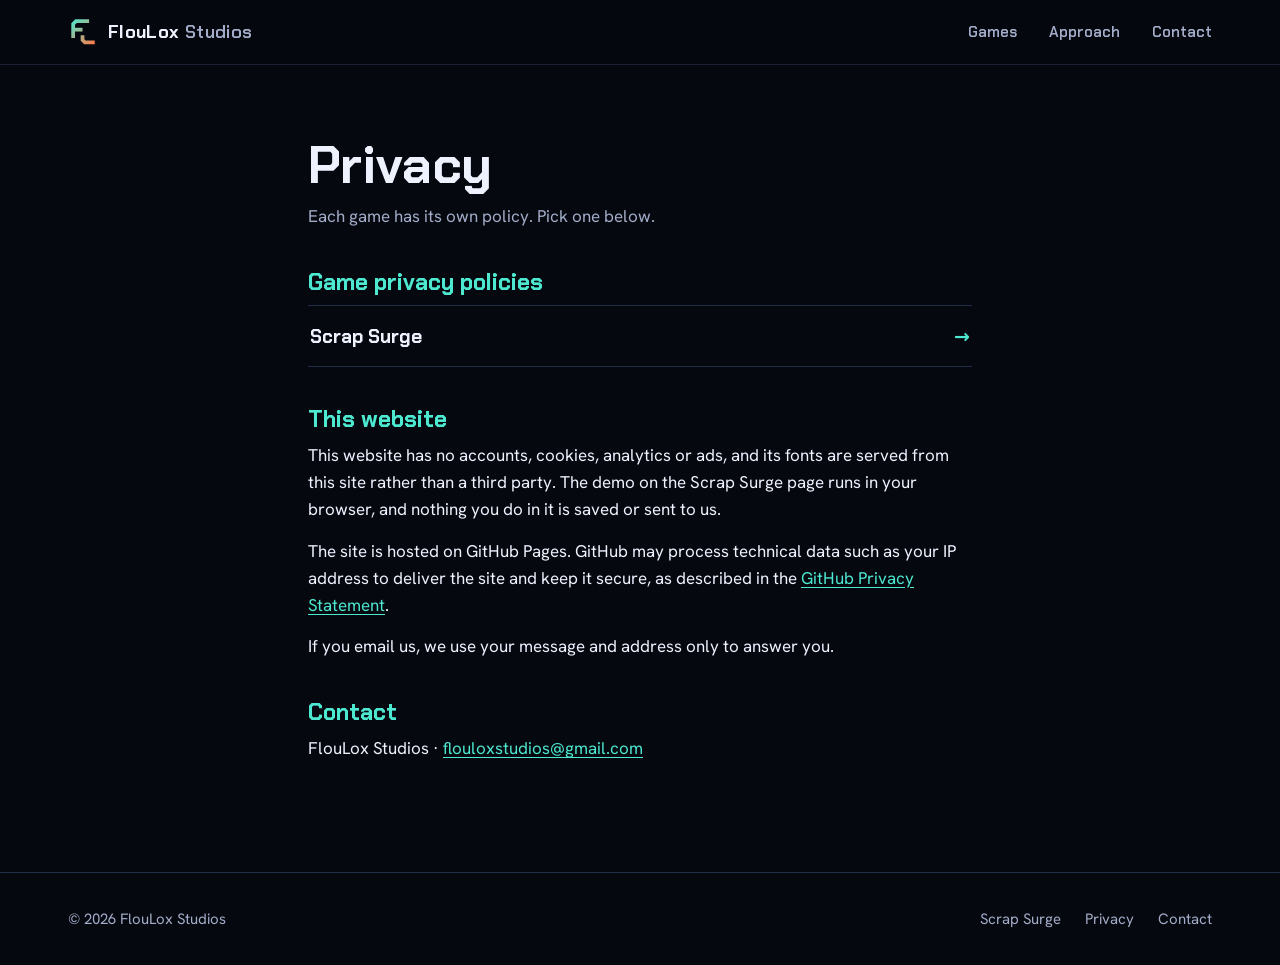
==== privacy/index.html @ 162bb079 "Studio website: home page with games, a Scrap Surge page with screenshots and a playable demo, a pri" ====
<!doctype html>
<html lang="en">
<head>
<meta charset="utf-8">
<meta name="viewport" content="width=device-width, initial-scale=1">
<title>Privacy | FlouLox Studios</title>
<meta name="description" content="Privacy policies for FlouLox Studios games, and how this website handles your data.">
<link rel="canonical" href="https://flouloxstudios.github.io/privacy/">
<meta name="theme-color" content="#06080f">
<link rel="icon" href="/assets/img/mark.svg" type="image/svg+xml">
<link rel="apple-touch-icon" href="/assets/img/icon-180.png">
<link rel="stylesheet" href="/assets/css/site.css">
</head>
<body>
<a class="skip" href="#main">Skip to content</a>
<header class="nav">
  <div class="wrap">
    <a class="brand" href="/" aria-label="FlouLox Studios home"><img src="/assets/img/mark.svg" alt="" width="30" height="30"><span>FlouLox <span>Studios</span></span></a>
    <nav aria-label="Main">
      <a href="/#games">Games</a>
      <a href="/#approach">Approach</a>
      <a href="/#contact">Contact</a>
    </nav>
  </div>
</header>

<main id="main" class="prose">
  <h1>Privacy</h1>
  <p class="meta">Each game has its own policy. Pick one below.</p>

  <h2>Game privacy policies</h2>
  <ul class="policy-list">
    <li><a href="/scrap-surge/privacy.html">Scrap Surge <span>&rarr;</span></a></li>
  </ul>

  <h2>This website</h2>
  <p>This website has no accounts, cookies, analytics or ads, and its fonts are served from this site rather than a third party. The demo on the Scrap Surge page runs in your browser, and nothing you do in it is saved or sent to us.</p>
  <p>The site is hosted on GitHub Pages. GitHub may process technical data such as your IP address to deliver the site and keep it secure, as described in the <a href="https://docs.github.com/en/site-policy/privacy-policies/github-general-privacy-statement">GitHub Privacy Statement</a>.</p>
  <p>If you email us, we use your message and address only to answer you.</p>

  <h2>Contact</h2>
  <p>FlouLox Studios &middot; <a href="mailto:flouloxstudios@gmail.com">flouloxstudios@gmail.com</a></p>
</main>

<footer class="foot">
  <div class="wrap">
    <span>&copy; 2026 FlouLox Studios</span>
    <nav aria-label="Footer">
      <a href="/scrap-surge/">Scrap Surge</a>
      <a href="/privacy/">Privacy</a>
      <a href="mailto:flouloxstudios@gmail.com">Contact</a>
    </nav>
  </div>
</footer>
</body>
</html>
---- assets/css/site.css ----
/* FlouLox Studios: shared styles for every page. Page-specific parts are grouped under comments below. */

@font-face { font-family: "Chakra Petch"; src: url("/assets/fonts/chakra-petch-600.woff2") format("woff2"); font-weight: 600; font-display: swap; }
@font-face { font-family: "Chakra Petch"; src: url("/assets/fonts/chakra-petch-700.woff2") format("woff2"); font-weight: 700; font-display: swap; }
@font-face { font-family: "Hanken Grotesk"; src: url("/assets/fonts/hanken-grotesk.woff2") format("woff2"); font-weight: 100 900; font-display: swap; }

:root {
  color-scheme: dark;
  --bg: #06080f;
  --bg-2: #0c1120;
  --bg-3: #131a2e;
  --line: #242d47;
  --line-2: #3a4668;
  --ink: #eef2ff;
  --dim: #a3adc9;
  --teal: #4de8d0;
  --ember: #ff7a45;
  --gold: #ffc34d;
  --display: "Chakra Petch", "Segoe UI", system-ui, sans-serif;
  --body: "Hanken Grotesk", system-ui, -apple-system, "Segoe UI", sans-serif;
  --gutter: clamp(16px, 4vw, 48px);
  --max: 1240px;
  --cut: 12px;
}

*, *::before, *::after { box-sizing: border-box; }
html { scroll-behavior: smooth; scroll-padding-top: 84px; -webkit-text-size-adjust: 100%; }
body { margin: 0; background: var(--bg); color: var(--ink); font: 400 17px/1.6 var(--body); overflow-x: clip; }
img, svg, canvas { display: block; max-width: 100%; }
img { height: auto; }
h1, h2, h3 { font-family: var(--display); font-weight: 700; line-height: 1.08; margin: 0; text-wrap: balance; }
p { margin: 0; }
a { color: var(--teal); text-underline-offset: 3px; }
a:hover { color: var(--ink); }
:focus-visible { outline: 2px solid var(--teal); outline-offset: 3px; }
::selection { background: var(--teal); color: var(--bg); }

.wrap { width: 100%; max-width: var(--max); margin-inline: auto; padding-inline: var(--gutter); }
.skip { position: absolute; left: 12px; top: -60px; z-index: 100; background: var(--ink); color: var(--bg); padding: 8px 14px; }
.skip:focus { top: 12px; }
.eyebrow { font: 600 13px/1.2 var(--display); letter-spacing: 0.2em; text-transform: uppercase; color: var(--teal); }
.section { padding-block: clamp(64px, 10vw, 128px); }
.section-head { display: flex; flex-wrap: wrap; align-items: end; justify-content: space-between; gap: 12px 32px; margin-bottom: clamp(28px, 4vw, 48px); }
.section-head h2 { font-size: clamp(32px, 5vw, 56px); margin-top: 10px; }
.section-head .lede { max-width: 44ch; color: var(--dim); }

/* Navigation */
.nav { position: sticky; top: 0; z-index: 50; background: rgba(6, 8, 15, 0.78); backdrop-filter: blur(12px); -webkit-backdrop-filter: blur(12px); border-bottom: 1px solid rgba(58, 70, 104, 0.45); }
.nav .wrap { display: flex; align-items: center; justify-content: space-between; gap: 16px; height: 64px; }
.brand { display: inline-flex; align-items: center; gap: 10px; color: var(--ink); text-decoration: none; font: 700 18px/1 var(--display); letter-spacing: 0.02em; white-space: nowrap; }
.brand img { width: 30px; height: 30px; }
.brand span span { color: var(--dim); font-weight: 600; }
.nav nav { display: flex; align-items: center; gap: clamp(14px, 3vw, 32px); }
.nav nav a { color: var(--dim); text-decoration: none; font: 600 15px/1 var(--display); padding: 12px 0; }
.nav nav a:hover, .nav nav a[aria-current] { color: var(--ink); }
@media (max-width: 480px) { .brand span span { display: none; } }

/* Buttons */
.btn { display: inline-flex; align-items: center; justify-content: center; gap: 8px; min-height: 48px; padding: 12px 22px; border: 0; cursor: pointer; font: 700 15px/1.1 var(--display); letter-spacing: 0.03em; text-decoration: none; text-align: center; color: var(--bg); background: var(--teal); clip-path: polygon(var(--cut) 0, 100% 0, 100% calc(100% - var(--cut)), calc(100% - var(--cut)) 100%, 0 100%, 0 var(--cut)); transition: background 0.15s, transform 0.15s; }
.btn:hover { background: var(--ink); color: var(--bg); transform: translateY(-2px); }
.btn:focus-visible { outline: none; background: var(--ink); color: var(--bg); box-shadow: inset 0 0 0 3px var(--ember); }
.btn-ghost { color: var(--ink); background: var(--bg-3); }
.btn-ghost:hover { background: var(--line-2); color: var(--ink); }
.btn-ghost:focus-visible { background: var(--line-2); color: var(--ink); }
.btn-row { display: flex; flex-wrap: wrap; gap: 12px; }

.status { display: inline-flex; align-items: center; gap: 9px; font: 600 13px/1.2 var(--display); letter-spacing: 0.06em; text-transform: uppercase; color: var(--gold); }
.status::before { content: ""; width: 9px; height: 9px; flex: none; background: currentColor; border-radius: 50%; box-shadow: 0 0 0 0 currentColor; animation: ping 2.4s ease-out infinite; }
@keyframes ping { 0% { box-shadow: 0 0 0 0 rgba(255, 195, 77, 0.6); } 70%, 100% { box-shadow: 0 0 0 9px rgba(255, 195, 77, 0); } }

/* Scroll reveal: only hides anything once the script has confirmed it can show it again */
.js .reveal { opacity: 0; transform: translateY(22px); transition: opacity 0.7s cubic-bezier(0.2, 0.7, 0.2, 1), transform 0.7s cubic-bezier(0.2, 0.7, 0.2, 1); }
.js .reveal.in { opacity: 1; transform: none; }

/* Home: hero */
.hero { position: relative; display: flex; flex-direction: column; justify-content: flex-end; min-height: min(calc(100svh - 65px), 920px); padding-block: 72px 32px; overflow: hidden; isolation: isolate; background: radial-gradient(90% 70% at 72% 18%, #15203f 0%, transparent 70%), var(--bg); }
.hero canvas { position: absolute; inset: 0; width: 100%; height: 100%; z-index: -1; pointer-events: none; }
.hero h1 { width: fit-content; font-size: clamp(64px, 17.6vw, 232px); line-height: 0.82; letter-spacing: -0.02em; text-transform: uppercase; margin-left: -0.04em; }
.hero h1 small { display: block; margin: clamp(12px, 1.8vw, 24px) -0.62em 0 0; font: 600 clamp(15px, 2.1vw, 26px)/1 var(--display); letter-spacing: 0.62em; text-align: right; color: var(--dim); }
.hero-foot { display: flex; flex-wrap: wrap; align-items: end; justify-content: space-between; gap: 24px 48px; margin-top: clamp(24px, 4vw, 44px); padding-top: 22px; border-top: 1px solid var(--line-2); }
.hero-foot p { max-width: 34ch; font-size: clamp(19px, 2.2vw, 25px); line-height: 1.3; }
.now { display: grid; gap: 6px; color: var(--ink); text-decoration: none; }
.now b { font: 700 19px/1.2 var(--display); }
.now b i { font-style: normal; color: var(--teal); transition: margin 0.15s; }
.now:hover { color: var(--ink); }
.now:hover b i { margin-left: 5px; }

/* Home: games */
.game-feature { position: relative; display: grid; grid-template-columns: minmax(0, 1fr) minmax(0, 1fr); min-height: 620px; background: var(--bg-2); border: 1px solid var(--line); overflow: hidden; isolation: isolate; }
.game-feature .copy { display: flex; flex-direction: column; align-items: flex-start; gap: 20px; padding: clamp(24px, 4vw, 56px); z-index: 2; }
.game-feature .logo { width: min(100%, 400px); height: auto; margin: 0 0 4px -8px; }
.game-feature h3 { position: absolute; width: 1px; height: 1px; overflow: hidden; clip-path: inset(50%); }
.game-feature .pitch { font-size: clamp(18px, 1.7vw, 21px); line-height: 1.45; max-width: 34ch; }
.tags { display: flex; flex-wrap: wrap; gap: 8px; margin: 0; padding: 0; list-style: none; color: var(--dim); font-size: 15px; line-height: 1.2; }
.tags li { padding: 6px 12px; border: 1px solid var(--line-2); }
.game-feature .btn-row { margin-top: auto; padding-top: 12px; }
.scene { position: relative; min-height: 420px; overflow: hidden; }
.scene .planet { position: absolute; width: 150%; max-width: none; left: -20%; top: -22%; transition: transform 1.4s cubic-bezier(0.2, 0.7, 0.2, 1); }
.game-feature:hover .planet { transform: scale(1.05) rotate(4deg); }
.scene .phone { position: absolute; left: 50%; bottom: -84px; width: min(66%, 290px); margin-left: calc(min(66%, 290px) / -2); transition: transform 0.6s cubic-bezier(0.2, 0.7, 0.2, 1); }
.game-feature:hover .phone { transform: translateY(-20px); }
.phone { background: #02040a; border: 7px solid #1c2336; border-radius: 34px; overflow: hidden; box-shadow: 0 30px 60px rgba(0, 0, 0, 0.55), 0 0 0 1px var(--line-2); }
.phone img { width: 100%; height: auto; }
@media (max-width: 860px) {
  .game-feature { grid-template-columns: minmax(0, 1fr); min-height: 0; }
  .game-feature .btn-row { margin-top: 0; }
}

.next { position: relative; display: grid; grid-template-columns: auto minmax(0, 1fr); align-items: center; gap: 12px clamp(20px, 4vw, 48px); margin-top: 16px; padding: clamp(24px, 3vw, 36px) clamp(24px, 4vw, 56px); border: 1px dashed var(--line-2); }
.next h3 { font-size: clamp(22px, 3vw, 34px); letter-spacing: 0.04em; color: var(--dim); font-variant-numeric: tabular-nums; min-width: 12ch; }
.next p { color: var(--dim); max-width: 52ch; }
.next .eyebrow { grid-column: 1 / -1; color: var(--ember); }
@media (max-width: 640px) { .next { grid-template-columns: minmax(0, 1fr); } }

/* Home: approach */
.approach { background: var(--bg-2); border-block: 1px solid var(--line); }
.rules { display: grid; grid-template-columns: repeat(3, minmax(0, 1fr)); gap: clamp(24px, 4vw, 56px); margin: 0; padding: 0; list-style: none; counter-reset: rule; }
.rules li { counter-increment: rule; border-top: 2px solid var(--line-2); padding-top: 18px; }
.rules li::before { content: "0" counter(rule); display: block; margin-bottom: 26px; font: 700 14px/1 var(--display); letter-spacing: 0.1em; color: var(--ember); }
.rules h3 { font-size: 25px; margin-bottom: 12px; }
.rules p { color: var(--dim); }
@media (max-width: 760px) { .rules { grid-template-columns: minmax(0, 1fr); } }

/* Contact block, used on home and the game page */
.contact { display: grid; grid-template-columns: minmax(0, 1.5fr) minmax(0, 1fr); gap: 32px clamp(32px, 6vw, 96px); align-items: end; }
.contact h2 { font-size: clamp(32px, 5vw, 56px); margin: 10px 0 18px; }
.contact p { color: var(--dim); max-width: 46ch; }
.mail { display: inline-block; margin-top: 18px; padding-block: 4px; font: 700 clamp(19px, 3.1vw, 36px)/1.15 var(--display); color: var(--ink); text-decoration-color: var(--teal); text-underline-offset: 7px; overflow-wrap: anywhere; }
.mail:hover { color: var(--teal); }
.help { margin: 0; padding: 0; list-style: none; border-top: 1px solid var(--line); }
.help li { border-bottom: 1px solid var(--line); }
.help a, .help button { display: flex; align-items: center; justify-content: space-between; gap: 12px; width: 100%; min-height: 56px; padding: 12px 2px; color: var(--ink); background: none; border: 0; font: inherit; font-weight: 500; text-align: left; text-decoration: none; cursor: pointer; }
.help a::after { content: "\2192"; color: var(--teal); transition: transform 0.15s; }
.help a:hover::after { transform: translateX(5px); }
.help a:hover, .help button:hover { color: var(--teal); }
.help small { font-size: 14px; color: var(--teal); white-space: nowrap; }
@media (max-width: 760px) { .contact { grid-template-columns: minmax(0, 1fr); } }

/* Footer */
.foot { border-top: 1px solid var(--line); padding-block: 28px; color: var(--dim); font-size: 15px; }
.foot .wrap { display: flex; flex-wrap: wrap; align-items: center; justify-content: space-between; gap: 10px 32px; }
.foot nav { display: flex; flex-wrap: wrap; gap: 4px 24px; }
.foot a { display: inline-block; padding-block: 6px; color: var(--dim); text-decoration: none; }
.foot a:hover { color: var(--ink); }

/* Game page: hero and demo */
.game-hero { position: relative; overflow: hidden; isolation: isolate; padding-block: clamp(40px, 6vw, 72px); background: radial-gradient(70% 80% at 80% 30%, #1a2750 0%, transparent 70%), var(--bg); }
.game-hero .wrap { display: grid; grid-template-columns: minmax(0, 1.1fr) minmax(0, 390px); gap: 40px clamp(32px, 6vw, 88px); align-items: center; }
.game-hero .logo { width: min(100%, 560px); height: auto; margin-left: -12px; }
.game-hero h1 { font-size: clamp(24px, 3vw, 36px); margin: 16px 0 16px; line-height: 1.16; }
.game-hero .pitch { color: var(--dim); max-width: 48ch; font-size: 18px; }
.game-hero .status { margin: 24px 0 24px; display: flex; }
.demo { position: relative; width: min(100%, 380px); aspect-ratio: 9 / 16; max-height: 76svh; margin-inline: auto; background: #03050c; border: 8px solid #1c2336; border-radius: 38px; overflow: hidden; box-shadow: 0 40px 80px rgba(0, 0, 0, 0.6), 0 0 0 1px var(--line-2), 0 0 90px rgba(77, 232, 208, 0.12); user-select: none; -webkit-user-select: none; }
.demo-planet { position: absolute; width: 125%; max-width: none; left: -12.5%; top: -26%; opacity: 0.5; pointer-events: none; }
.demo canvas { position: absolute; inset: 0; width: 100%; height: 100%; cursor: crosshair; touch-action: pan-y; }
.demo-hud { position: absolute; left: 12px; right: 12px; top: 14px; display: flex; justify-content: space-between; align-items: center; pointer-events: none; font: 700 19px/1 var(--display); font-variant-numeric: tabular-nums; }
.demo-hud span { display: inline-flex; align-items: center; gap: 6px; padding: 6px 12px 6px 7px; background: rgba(6, 8, 15, 0.72); border-radius: 99px; }
.demo-hud img { width: 24px; height: 24px; }
.demo-hud .combo { padding-left: 12px; color: var(--gold); opacity: 0; transition: opacity 0.2s; }
.demo-hud .combo.on { opacity: 1; }
.demo-hint { position: absolute; left: 0; right: 0; bottom: 30%; text-align: center; pointer-events: none; font: 700 17px/1.2 var(--display); letter-spacing: 0.08em; text-transform: uppercase; color: var(--ink); text-shadow: 0 2px 10px #000; transition: opacity 0.4s; animation: hint 1.3s ease-in-out infinite; }
.demo-hint.off { opacity: 0; animation: none; }
@keyframes hint { 50% { transform: translateY(-5px); } }
@media (max-width: 860px) { .game-hero .wrap { grid-template-columns: minmax(0, 1fr); } .demo { max-height: 620px; } }

/* Game page: screenshots */
.shots { display: flex; gap: 18px; margin: 0; padding: 4px var(--gutter) 22px; list-style: none; overflow-x: auto; scroll-snap-type: x proximity; scroll-padding-inline: var(--gutter); scrollbar-color: var(--line-2) transparent; }
.shots li { flex: 0 0 clamp(190px, 21vw, 260px); scroll-snap-align: start; }
.shot { display: block; width: 100%; padding: 0; border: 0; background: none; color: inherit; font: inherit; text-align: left; cursor: zoom-in; }
.shot .phone { border-width: 5px; border-radius: 24px; box-shadow: 0 0 0 1px var(--line-2); transition: transform 0.25s; }
.shot:hover .phone { transform: translateY(-6px); }
.shot span { display: block; margin-top: 12px; color: var(--dim); font-size: 15px; line-height: 1.35; }
.lightbox { width: min(100vw, 460px); max-width: none; max-height: 100svh; padding: 12px; border: 0; background: none; color: var(--ink); overflow: visible; }
.lightbox::backdrop { background: rgba(3, 5, 12, 0.92); backdrop-filter: blur(6px); }
.lightbox .phone { width: auto; max-width: 100%; max-height: calc(100svh - 130px); margin-inline: auto; aspect-ratio: 390 / 844; }
.lightbox .phone img { height: 100%; object-fit: cover; }
.lightbox p { margin: 10px 0; min-height: 2.6em; text-align: center; font-size: 15px; line-height: 1.3; color: var(--dim); }
.lightbox-nav { display: flex; justify-content: center; gap: 8px; }
.lightbox-nav button { min-width: 48px; min-height: 48px; padding: 0 16px; background: var(--bg-3); border: 1px solid var(--line-2); color: var(--ink); font: 700 15px var(--display); cursor: pointer; }
.lightbox-nav button:hover { background: var(--line-2); }

/* Game page: features */
.loop { background: var(--bg-2); border-block: 1px solid var(--line); }
.bento { display: grid; grid-template-columns: repeat(6, minmax(0, 1fr)); gap: 16px; }
.cell { position: relative; grid-column: span 2; display: flex; flex-direction: column; gap: 10px; min-height: 300px; padding: 24px; background: var(--bg); border: 1px solid var(--line); overflow: hidden; isolation: isolate; }
.cell.wide { grid-column: span 3; }
.cell h3 { font-size: 25px; }
.cell p { color: var(--dim); font-size: 16px; line-height: 1.5; max-width: 40ch; }
.cell .art { margin-top: auto; padding-top: 18px; display: flex; align-items: flex-end; justify-content: center; gap: 2%; }
.cell .art img { min-width: 0; flex: 1 1 0; height: auto; }
.cell .art.tight img { max-width: 74px; }
.cell.guardians .art img { max-width: 26%; flex: 0 1 25%; }
.cell.guardians .art img:nth-child(odd) { transform: translateY(-10px); }
@media (max-width: 960px) {
  .bento { grid-template-columns: repeat(2, minmax(0, 1fr)); }
  .cell, .cell.wide { grid-column: span 1; }
}
@media (max-width: 600px) {
  .bento { grid-template-columns: minmax(0, 1fr); }
  .cell { min-height: 0; }
}

/* Game page: worlds */
.worlds { display: flex; gap: 8px; margin: 0; padding: 8px var(--gutter) 22px; list-style: none; overflow-x: auto; scroll-snap-type: x proximity; scroll-padding-inline: var(--gutter); scrollbar-color: var(--line-2) transparent; }
.worlds li { flex: 0 0 210px; scroll-snap-align: start; padding: 0 8px; }
.worlds img { width: 190px; height: 190px; margin: 0 auto 14px; transition: transform 0.4s cubic-bezier(0.2, 0.7, 0.2, 1); }
.worlds li:hover img { transform: scale(1.08) rotate(-3deg); }
.worlds b { display: block; font: 700 18px/1.2 var(--display); }
.worlds small { display: block; margin-top: 6px; color: var(--dim); font-size: 15px; line-height: 1.35; }
.worlds i { display: block; margin-bottom: 4px; font: 600 12px/1 var(--display); letter-spacing: 0.1em; color: var(--teal); }

/* Text pages: privacy policies */
.prose { max-width: 760px; margin-inline: auto; padding: clamp(36px, 6vw, 72px) var(--gutter) clamp(56px, 8vw, 96px); }
.prose h1 { font-size: clamp(34px, 5.5vw, 52px); margin-bottom: 10px; }
.prose h2 { font-size: 23px; margin: 40px 0 10px; color: var(--teal); }
.prose p, .prose ul { margin: 0 0 14px; }
.prose li { margin-bottom: 6px; }
.prose .meta { color: var(--dim); margin-bottom: 28px; }
.prose .table-scroll { overflow-x: auto; margin: 8px 0 16px; }
.prose table { width: 100%; border-collapse: collapse; font-size: 16px; }
.prose th, .prose td { padding: 10px 12px 10px 0; text-align: left; vertical-align: top; border-bottom: 1px solid var(--line); }
.prose th { font: 600 15px var(--display); color: var(--dim); }
.policy-list { margin: 8px 0 24px; padding: 0; list-style: none; border-top: 1px solid var(--line); }
.policy-list li { margin: 0; border-bottom: 1px solid var(--line); }
.policy-list a { display: flex; justify-content: space-between; align-items: center; gap: 16px; min-height: 60px; padding: 12px 2px; color: var(--ink); font: 700 19px var(--display); text-decoration: none; }
.policy-list a span { color: var(--teal); }
.policy-list a:hover { color: var(--teal); }

/* 404 */
.lost { display: flex; flex-direction: column; align-items: flex-start; justify-content: center; min-height: calc(100svh - 150px); padding-block: 48px; }
.lost h1 { font-size: clamp(88px, 22vw, 240px); line-height: 0.9; color: var(--ember); }
.lost h2 { font-size: clamp(26px, 4vw, 40px); margin: 14px 0 12px; }
.lost p { color: var(--dim); margin-bottom: 26px; max-width: 44ch; }

@media (prefers-reduced-motion: reduce) {
  html { scroll-behavior: auto; }
  *, *::before, *::after { animation: none !important; transition: none !important; }
}

.sr-only { position: absolute; width: 1px; height: 1px; overflow: hidden; clip-path: inset(50%); white-space: nowrap; }
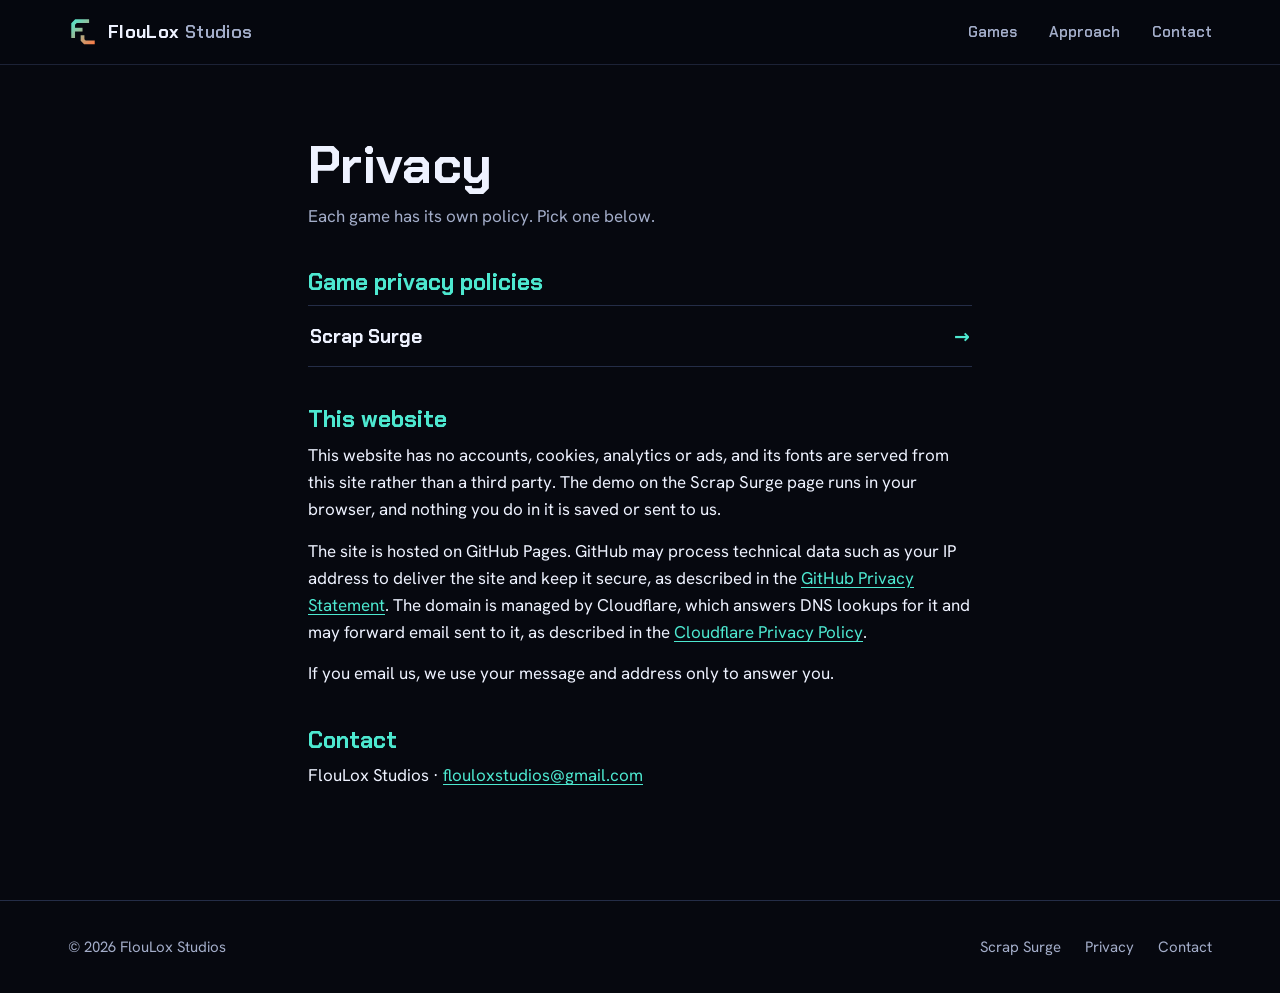
==== commit e045b2ec: "Move the site to flouloxstudios.com CNAME for GitHub Pages, canonical/share/sitemap URLs on the new " ====
--- a/privacy/index.html
+++ b/privacy/index.html
@@ -5,7 +5,7 @@
 <meta name="viewport" content="width=device-width, initial-scale=1">
 <title>Privacy | FlouLox Studios</title>
 <meta name="description" content="Privacy policies for FlouLox Studios games, and how this website handles your data.">
-<link rel="canonical" href="https://flouloxstudios.github.io/privacy/">
+<link rel="canonical" href="https://flouloxstudios.com/privacy/">
 <meta name="theme-color" content="#06080f">
 <link rel="icon" href="/assets/img/mark.svg" type="image/svg+xml">
 <link rel="apple-touch-icon" href="/assets/img/icon-180.png">
@@ -35,7 +35,7 @@
 
   <h2>This website</h2>
   <p>This website has no accounts, cookies, analytics or ads, and its fonts are served from this site rather than a third party. The demo on the Scrap Surge page runs in your browser, and nothing you do in it is saved or sent to us.</p>
-  <p>The site is hosted on GitHub Pages. GitHub may process technical data such as your IP address to deliver the site and keep it secure, as described in the <a href="https://docs.github.com/en/site-policy/privacy-policies/github-general-privacy-statement">GitHub Privacy Statement</a>.</p>
+  <p>The site is hosted on GitHub Pages. GitHub may process technical data such as your IP address to deliver the site and keep it secure, as described in the <a href="https://docs.github.com/en/site-policy/privacy-policies/github-general-privacy-statement">GitHub Privacy Statement</a>. The domain is managed by Cloudflare, which answers DNS lookups for it and may forward email sent to it, as described in the <a href="https://www.cloudflare.com/privacypolicy/">Cloudflare Privacy Policy</a>.</p>
   <p>If you email us, we use your message and address only to answer you.</p>
 
   <h2>Contact</h2>
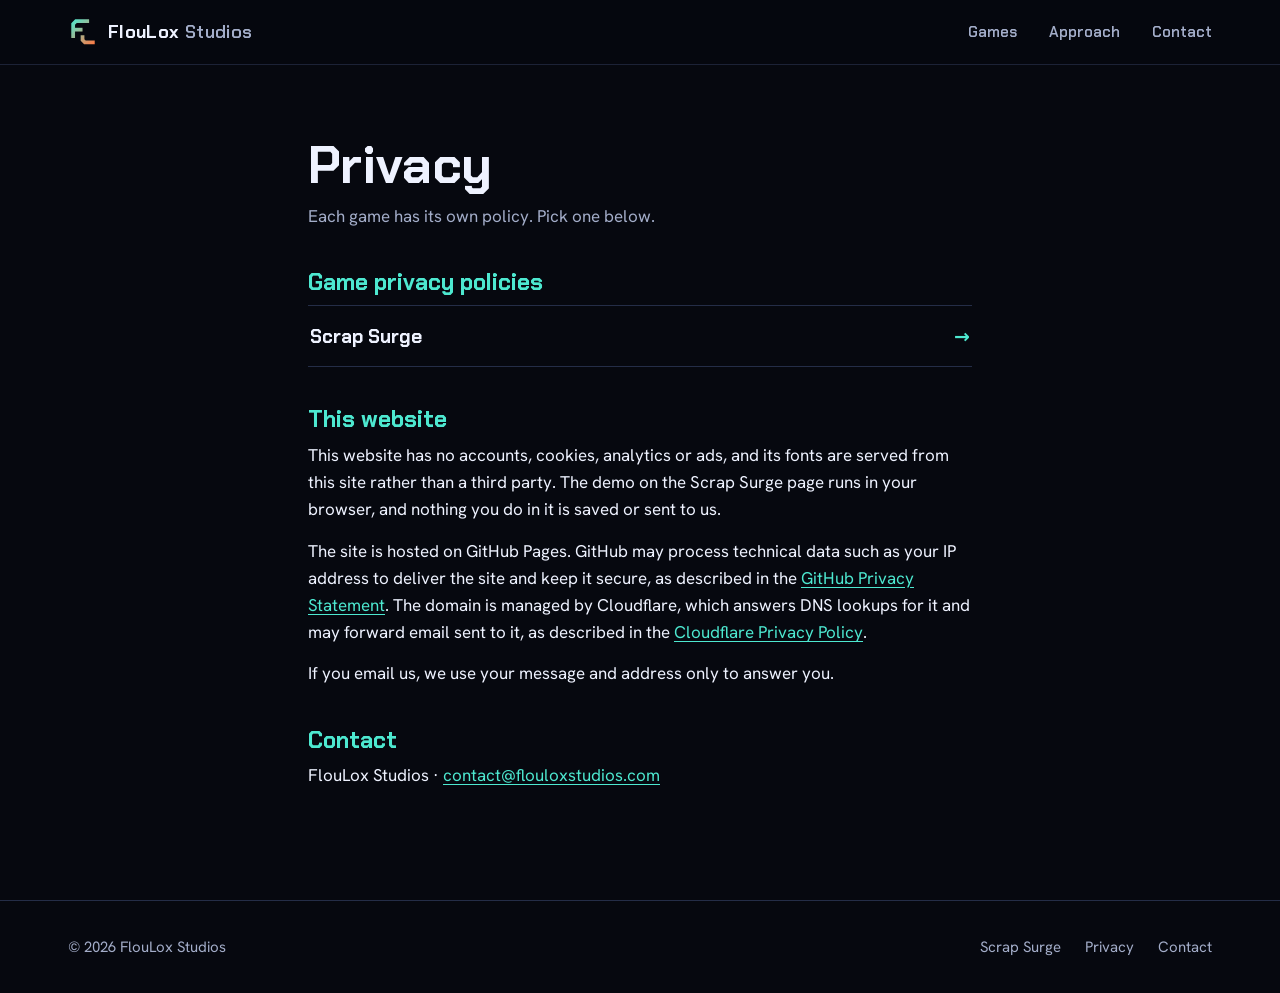
==== commit 6edfef17: "Contact address is now contact@flouloxstudios.com Co-Authored-By: Claude Opus 5.5 <noreply@anthropic" ====
--- a/privacy/index.html
+++ b/privacy/index.html
@@ -39,7 +39,7 @@
   <p>If you email us, we use your message and address only to answer you.</p>
 
   <h2>Contact</h2>
-  <p>FlouLox Studios &middot; <a href="mailto:flouloxstudios@gmail.com">flouloxstudios@gmail.com</a></p>
+  <p>FlouLox Studios &middot; <a href="mailto:contact@flouloxstudios.com">contact@flouloxstudios.com</a></p>
 </main>
 
 <footer class="foot">
@@ -48,7 +48,7 @@
     <nav aria-label="Footer">
       <a href="/scrap-surge/">Scrap Surge</a>
       <a href="/privacy/">Privacy</a>
-      <a href="mailto:flouloxstudios@gmail.com">Contact</a>
+      <a href="mailto:contact@flouloxstudios.com">Contact</a>
     </nav>
   </div>
 </footer>
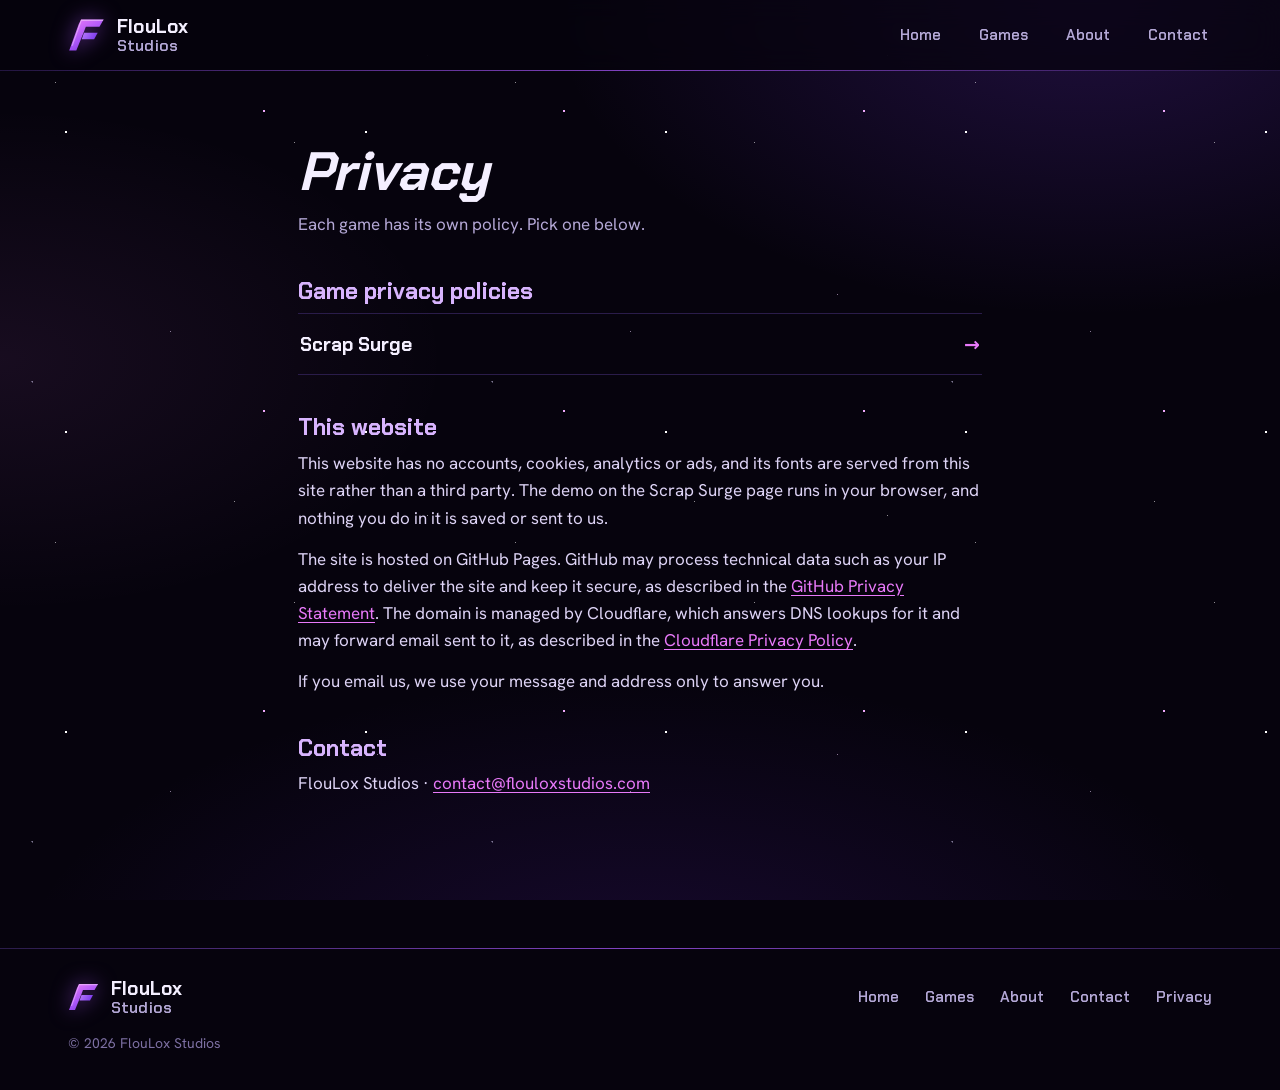
==== commit 4e38ffb2: "Neon purple redesign: angular buttons, cut-corner panels, new logo Studio home with a hero planet sc" ====
--- a/privacy/index.html
+++ b/privacy/index.html
@@ -6,19 +6,21 @@
 <title>Privacy | FlouLox Studios</title>
 <meta name="description" content="Privacy policies for FlouLox Studios games, and how this website handles your data.">
 <link rel="canonical" href="https://flouloxstudios.com/privacy/">
-<meta name="theme-color" content="#06080f">
+<meta name="theme-color" content="#06030d">
 <link rel="icon" href="/assets/img/mark.svg" type="image/svg+xml">
 <link rel="apple-touch-icon" href="/assets/img/icon-180.png">
 <link rel="stylesheet" href="/assets/css/site.css">
 </head>
 <body>
+<div class="space" aria-hidden="true"></div>
 <a class="skip" href="#main">Skip to content</a>
 <header class="nav">
   <div class="wrap">
-    <a class="brand" href="/" aria-label="FlouLox Studios home"><img src="/assets/img/mark.svg" alt="" width="30" height="30"><span>FlouLox <span>Studios</span></span></a>
+    <a class="brand" href="/" aria-label="FlouLox Studios home"><img src="/assets/img/mark.svg" alt="" width="38" height="38"><span>FlouLox <span>Studios</span></span></a>
     <nav aria-label="Main">
+      <a href="/">Home</a>
       <a href="/#games">Games</a>
-      <a href="/#approach">Approach</a>
+      <a href="/#about">About</a>
       <a href="/#contact">Contact</a>
     </nav>
   </div>
@@ -44,12 +46,15 @@
 
 <footer class="foot">
   <div class="wrap">
-    <span>&copy; 2026 FlouLox Studios</span>
+    <a class="brand" href="/" aria-label="FlouLox Studios home"><img src="/assets/img/mark.svg" alt="" width="32" height="32"><span>FlouLox <span>Studios</span></span></a>
     <nav aria-label="Footer">
-      <a href="/scrap-surge/">Scrap Surge</a>
+      <a href="/">Home</a>
+      <a href="/#games">Games</a>
+      <a href="/#about">About</a>
+      <a href="/#contact">Contact</a>
       <a href="/privacy/">Privacy</a>
-      <a href="mailto:contact@flouloxstudios.com">Contact</a>
     </nav>
+    <p class="copy">&copy; 2026 FlouLox Studios</p>
   </div>
 </footer>
 </body>
--- a/assets/css/site.css
+++ b/assets/css/site.css
@@ -6,21 +6,30 @@
 
 :root {
   color-scheme: dark;
-  --bg: #06080f;
-  --bg-2: #0c1120;
-  --bg-3: #131a2e;
-  --line: #242d47;
-  --line-2: #3a4668;
-  --ink: #eef2ff;
-  --dim: #a3adc9;
-  --teal: #4de8d0;
-  --ember: #ff7a45;
-  --gold: #ffc34d;
+  --bg: #06030d;
+  --bg-2: #0b0617;
+  --panel: #110a22;
+  --panel-2: #170e2e;
+  --line: #2a1c4a;
+  --line-2: #4b2f80;
+  --ink: #f4efff;
+  --dim: #b4a8d6;
+  --faint: #7d70a3;
+  --violet: #a855f7;
+  --violet-2: #7c3aed;
+  --magenta: #e879f9;
+  --cyan: #67e8f9;
+  --green: #4ade80;
+  --gold: #fbbf24;
+  --glow: 0 0 24px rgba(168, 85, 247, 0.55);
+  --grad: linear-gradient(100deg, #7c3aed 0%, #a855f7 45%, #e879f9 100%);
+  --edge: linear-gradient(135deg, #b16cff 0%, #3b2370 32%, #2a1a52 62%, #e879f9 100%);
   --display: "Chakra Petch", "Segoe UI", system-ui, sans-serif;
   --body: "Hanken Grotesk", system-ui, -apple-system, "Segoe UI", sans-serif;
   --gutter: clamp(16px, 4vw, 48px);
   --max: 1240px;
-  --cut: 12px;
+  --slant: 14px;
+  --ease: cubic-bezier(0.2, 0.7, 0.2, 1);
 }
 
 *, *::before, *::after { box-sizing: border-box; }
@@ -30,190 +39,337 @@
 img { height: auto; }
 h1, h2, h3 { font-family: var(--display); font-weight: 700; line-height: 1.08; margin: 0; text-wrap: balance; }
 p { margin: 0; }
-a { color: var(--teal); text-underline-offset: 3px; }
+a { color: var(--magenta); text-underline-offset: 3px; }
 a:hover { color: var(--ink); }
-:focus-visible { outline: 2px solid var(--teal); outline-offset: 3px; }
-::selection { background: var(--teal); color: var(--bg); }
+:focus-visible { outline: 2px solid var(--magenta); outline-offset: 3px; }
+::selection { background: var(--violet); color: var(--ink); }
 
 .wrap { width: 100%; max-width: var(--max); margin-inline: auto; padding-inline: var(--gutter); }
 .skip { position: absolute; left: 12px; top: -60px; z-index: 100; background: var(--ink); color: var(--bg); padding: 8px 14px; }
 .skip:focus { top: 12px; }
-.eyebrow { font: 600 13px/1.2 var(--display); letter-spacing: 0.2em; text-transform: uppercase; color: var(--teal); }
-.section { padding-block: clamp(64px, 10vw, 128px); }
-.section-head { display: flex; flex-wrap: wrap; align-items: end; justify-content: space-between; gap: 12px 32px; margin-bottom: clamp(28px, 4vw, 48px); }
-.section-head h2 { font-size: clamp(32px, 5vw, 56px); margin-top: 10px; }
+.sr-only { position: absolute; width: 1px; height: 1px; overflow: hidden; clip-path: inset(50%); white-space: nowrap; }
+.ic { width: 1.15em; height: 1.15em; flex: none; fill: none; stroke: currentColor; stroke-width: 2; stroke-linecap: round; stroke-linejoin: round; }
+
+/* Background: deep space with a faint nebula and two layers of twinkling stars */
+.space { position: fixed; inset: 0; z-index: -2; pointer-events: none; background:
+  radial-gradient(60% 50% at 85% 0%, rgba(124, 58, 237, 0.22), transparent 70%),
+  radial-gradient(50% 40% at 0% 40%, rgba(232, 121, 249, 0.08), transparent 70%),
+  radial-gradient(70% 50% at 50% 110%, rgba(76, 29, 149, 0.25), transparent 70%),
+  var(--bg); }
+.space::before, .space::after { content: ""; position: absolute; inset: 0; background-repeat: repeat; }
+.space::before { background-image:
+  radial-gradient(1px 1px at 12% 18%, #fff 50%, transparent 52%),
+  radial-gradient(1px 1px at 37% 72%, #e9d5ff 50%, transparent 52%),
+  radial-gradient(1.5px 1.5px at 64% 31%, #fff 50%, transparent 52%),
+  radial-gradient(1px 1px at 82% 64%, #f5d0fe 50%, transparent 52%),
+  radial-gradient(1px 1px at 51% 9%, #fff 50%, transparent 52%),
+  radial-gradient(1.5px 1.5px at 7% 83%, #ddd6fe 50%, transparent 52%),
+  radial-gradient(1px 1px at 93% 12%, #fff 50%, transparent 52%);
+  background-size: 460px 460px; opacity: 0.55; }
+.space::after { background-image:
+  radial-gradient(1.5px 1.5px at 22% 44%, #fff 50%, transparent 52%),
+  radial-gradient(1px 1px at 71% 86%, #fff 50%, transparent 52%),
+  radial-gradient(2px 2px at 88% 37%, #f0abfc 50%, transparent 52%),
+  radial-gradient(1px 1px at 44% 23%, #fff 50%, transparent 52%);
+  background-size: 300px 300px; animation: twinkle 6s ease-in-out infinite alternate, drift 160s linear infinite; }
+@keyframes twinkle { from { opacity: 0.2; } to { opacity: 0.75; } }
+@keyframes drift { to { background-position: -300px 300px; } }
+
+/* Labels */
+.eyebrow { display: inline-flex; align-items: center; gap: 10px; font: 600 13px/1.2 var(--display); letter-spacing: 0.32em; text-transform: uppercase; color: var(--magenta); }
+.eyebrow.slash::before { content: ""; width: 18px; height: 2px; background: var(--grad); transform: skewY(-35deg); box-shadow: var(--glow); }
+.section { position: relative; padding-block: clamp(64px, 9vw, 120px); }
+.section-head { display: flex; flex-wrap: wrap; align-items: end; justify-content: space-between; gap: 12px 32px; margin-bottom: clamp(28px, 4vw, 44px); }
+.section-head h2 { font-size: clamp(32px, 5vw, 54px); margin-top: 10px; font-style: italic; letter-spacing: -0.01em; }
 .section-head .lede { max-width: 44ch; color: var(--dim); }
 
 /* Navigation */
-.nav { position: sticky; top: 0; z-index: 50; background: rgba(6, 8, 15, 0.78); backdrop-filter: blur(12px); -webkit-backdrop-filter: blur(12px); border-bottom: 1px solid rgba(58, 70, 104, 0.45); }
-.nav .wrap { display: flex; align-items: center; justify-content: space-between; gap: 16px; height: 64px; }
-.brand { display: inline-flex; align-items: center; gap: 10px; color: var(--ink); text-decoration: none; font: 700 18px/1 var(--display); letter-spacing: 0.02em; white-space: nowrap; }
-.brand img { width: 30px; height: 30px; }
-.brand span span { color: var(--dim); font-weight: 600; }
-.nav nav { display: flex; align-items: center; gap: clamp(14px, 3vw, 32px); }
-.nav nav a { color: var(--dim); text-decoration: none; font: 600 15px/1 var(--display); padding: 12px 0; }
+.nav { position: sticky; top: 0; z-index: 50; background: rgba(6, 3, 13, 0.72); backdrop-filter: blur(14px); -webkit-backdrop-filter: blur(14px); border-bottom: 1px solid rgba(75, 47, 128, 0.45); }
+.nav::after { content: ""; position: absolute; left: 0; right: 0; bottom: -1px; height: 1px; background: linear-gradient(90deg, transparent, rgba(168, 85, 247, 0.7), transparent); }
+.nav .wrap { display: flex; align-items: center; justify-content: space-between; gap: 16px; height: 70px; }
+.brand { display: inline-flex; align-items: center; gap: 11px; color: var(--ink); text-decoration: none; }
+.brand img { width: 38px; height: 38px; filter: drop-shadow(0 0 10px rgba(168, 85, 247, 0.55)); transition: transform 0.3s var(--ease); }
+.brand:hover img { transform: rotate(-6deg) scale(1.06); }
+.brand span { display: grid; font: 700 19px/1 var(--display); letter-spacing: 0.01em; }
+.brand span span { font-weight: 600; color: var(--dim); font-size: 16px; margin-top: 2px; }
+.brand:hover { color: var(--ink); }
+.nav nav { display: flex; align-items: center; gap: clamp(6px, 2.4vw, 30px); }
+.nav nav a { position: relative; color: var(--dim); text-decoration: none; font: 600 15px/1 var(--display); padding: 14px 4px; transition: color 0.2s; }
+.nav nav a::after { content: ""; position: absolute; left: 0; right: 0; bottom: 4px; height: 2px; background: var(--grad); box-shadow: var(--glow); transform: scaleX(0); transition: transform 0.25s var(--ease); }
 .nav nav a:hover, .nav nav a[aria-current] { color: var(--ink); }
-@media (max-width: 480px) { .brand span span { display: none; } }
-
-/* Buttons */
-.btn { display: inline-flex; align-items: center; justify-content: center; gap: 8px; min-height: 48px; padding: 12px 22px; border: 0; cursor: pointer; font: 700 15px/1.1 var(--display); letter-spacing: 0.03em; text-decoration: none; text-align: center; color: var(--bg); background: var(--teal); clip-path: polygon(var(--cut) 0, 100% 0, 100% calc(100% - var(--cut)), calc(100% - var(--cut)) 100%, 0 100%, 0 var(--cut)); transition: background 0.15s, transform 0.15s; }
-.btn:hover { background: var(--ink); color: var(--bg); transform: translateY(-2px); }
-.btn:focus-visible { outline: none; background: var(--ink); color: var(--bg); box-shadow: inset 0 0 0 3px var(--ember); }
-.btn-ghost { color: var(--ink); background: var(--bg-3); }
-.btn-ghost:hover { background: var(--line-2); color: var(--ink); }
-.btn-ghost:focus-visible { background: var(--line-2); color: var(--ink); }
-.btn-row { display: flex; flex-wrap: wrap; gap: 12px; }
-
-.status { display: inline-flex; align-items: center; gap: 9px; font: 600 13px/1.2 var(--display); letter-spacing: 0.06em; text-transform: uppercase; color: var(--gold); }
-.status::before { content: ""; width: 9px; height: 9px; flex: none; background: currentColor; border-radius: 50%; box-shadow: 0 0 0 0 currentColor; animation: ping 2.4s ease-out infinite; }
-@keyframes ping { 0% { box-shadow: 0 0 0 0 rgba(255, 195, 77, 0.6); } 70%, 100% { box-shadow: 0 0 0 9px rgba(255, 195, 77, 0); } }
+.nav nav a:hover::after, .nav nav a[aria-current]::after { transform: scaleX(1); }
+@media (max-width: 560px) { .brand span { display: none; } .nav nav a { font-size: 14px; } }
+
+/* Buttons: slanted, with a neon edge */
+.btn { position: relative; isolation: isolate; display: inline-flex; align-items: center; justify-content: center; gap: 10px; min-height: 52px; padding: 13px 30px; border: 0; cursor: pointer; font: 700 16px/1.1 var(--display); letter-spacing: 0.03em; text-decoration: none; text-align: center; color: #fff; background: var(--grad); clip-path: polygon(var(--slant) 0, 100% 0, calc(100% - var(--slant)) 100%, 0 100%); transition: transform 0.2s var(--ease), filter 0.2s; }
+.btn::before { content: ""; position: absolute; inset: 1.5px; z-index: -1; clip-path: polygon(calc(var(--slant) - 0.5px) 0, 100% 0, calc(100% - var(--slant) + 0.5px) 100%, 0 100%); background: linear-gradient(100deg, #6d28d9, #9333ea 55%, #c026d3); transition: opacity 0.2s; }
+.btn:hover { color: #fff; transform: translateY(-2px); filter: brightness(1.15) drop-shadow(0 0 14px rgba(168, 85, 247, 0.7)); }
+.btn:focus-visible { outline: none; filter: brightness(1.2); }
+.btn .ic { transition: transform 0.2s var(--ease); }
+.btn:hover .ic.go { transform: translateX(4px); }
+.btn-ghost { background: linear-gradient(100deg, var(--violet), var(--cyan)); }
+.btn-ghost::before { background: var(--bg-2); }
+.btn-ghost:hover::before { opacity: 0.82; }
+.btn-sm { min-height: 40px; padding: 9px 22px; font-size: 14px; --slant: 10px; }
+.btn-row { display: flex; flex-wrap: wrap; gap: 14px; }
+
+/* Pills */
+.pill { display: inline-flex; align-items: center; gap: 7px; padding: 5px 12px; border-radius: 6px; font: 600 13px/1.2 var(--display); letter-spacing: 0.02em; color: var(--dim); background: rgba(75, 47, 128, 0.28); border: 1px solid var(--line-2); }
+.pill .ic { width: 14px; height: 14px; }
+.pill.soon { color: #fde68a; background: rgba(251, 191, 36, 0.12); border-color: rgba(251, 191, 36, 0.45); }
+.pill.soon::before { content: ""; width: 8px; height: 8px; border-radius: 50%; background: var(--gold); animation: ping 2.4s ease-out infinite; }
+.pill.live { color: #bbf7d0; background: rgba(74, 222, 128, 0.12); border-color: rgba(74, 222, 128, 0.45); }
+@keyframes ping { 0% { box-shadow: 0 0 0 0 rgba(251, 191, 36, 0.6); } 70%, 100% { box-shadow: 0 0 0 8px rgba(251, 191, 36, 0); } }
+.pills { display: flex; flex-wrap: wrap; gap: 8px; margin: 0; padding: 0; list-style: none; }
+
+/* Cut-corner panel with a gradient edge. Glow comes from a wrapper, since clip-path also clips shadows. */
+.cut { --c: 22px; position: relative; isolation: isolate; background: var(--edge); clip-path: polygon(var(--c) 0, 100% 0, 100% calc(100% - var(--c)), calc(100% - var(--c)) 100%, 0 100%, 0 var(--c)); }
+.cut::before { content: ""; position: absolute; inset: 1px; z-index: -1; background: var(--fill, linear-gradient(160deg, var(--panel-2), var(--panel) 60%)); clip-path: polygon(calc(var(--c) - 0.4px) 0, 100% 0, 100% calc(100% - var(--c) + 0.4px), calc(100% - var(--c) + 0.4px) 100%, 0 100%, 0 calc(var(--c) - 0.4px)); }
+.glow { transition: filter 0.3s var(--ease), transform 0.35s var(--ease); }
+.glow:hover, .glow:focus-within { filter: drop-shadow(0 0 18px rgba(168, 85, 247, 0.55)); }
 
 /* Scroll reveal: only hides anything once the script has confirmed it can show it again */
-.js .reveal { opacity: 0; transform: translateY(22px); transition: opacity 0.7s cubic-bezier(0.2, 0.7, 0.2, 1), transform 0.7s cubic-bezier(0.2, 0.7, 0.2, 1); }
+.js .reveal { opacity: 0; transform: translateY(26px); transition: opacity 0.8s var(--ease), transform 0.8s var(--ease); }
 .js .reveal.in { opacity: 1; transform: none; }
+.js .reveal.in:nth-child(2) { transition-delay: 0.08s; }
+.js .reveal.in:nth-child(3) { transition-delay: 0.16s; }
+.js .reveal.in:nth-child(4) { transition-delay: 0.24s; }
+
+/* Floating art, shared by both heroes */
+.float { animation: float 7s ease-in-out infinite; }
+.float.slow { animation-duration: 11s; }
+@keyframes float { 50% { transform: translateY(-14px) rotate(var(--spin, 4deg)); } }
+.rock { position: absolute; width: var(--s, 56px); aspect-ratio: 1; background: url("/scrap-surge/img/debris-sheet.webp") 0 var(--row, 40%) / 400% 600% no-repeat; filter: drop-shadow(0 0 10px rgba(168, 85, 247, 0.35)); }
+.ship { position: absolute; width: var(--w, 150px); rotate: var(--r, 52deg); }
+.ship img { position: relative; z-index: 1; width: 100%; filter: drop-shadow(0 0 16px rgba(168, 85, 247, 0.45)); }
+.ship::after { content: ""; position: absolute; left: 50%; top: 82%; width: 26%; height: 70%; margin-left: -13%; border-radius: 50% 50% 45% 45%; background: radial-gradient(50% 30% at 50% 10%, #fff, rgba(103, 232, 249, 0.95) 35%, rgba(124, 58, 237, 0.6) 65%, transparent 100%); filter: blur(5px); animation: thrust 0.18s ease-in-out infinite alternate; transform-origin: 50% 0; }
+@keyframes thrust { to { transform: scaleY(1.18) scaleX(0.9); opacity: 0.85; } }
 
 /* Home: hero */
-.hero { position: relative; display: flex; flex-direction: column; justify-content: flex-end; min-height: min(calc(100svh - 65px), 920px); padding-block: 72px 32px; overflow: hidden; isolation: isolate; background: radial-gradient(90% 70% at 72% 18%, #15203f 0%, transparent 70%), var(--bg); }
-.hero canvas { position: absolute; inset: 0; width: 100%; height: 100%; z-index: -1; pointer-events: none; }
-.hero h1 { width: fit-content; font-size: clamp(64px, 17.6vw, 232px); line-height: 0.82; letter-spacing: -0.02em; text-transform: uppercase; margin-left: -0.04em; }
-.hero h1 small { display: block; margin: clamp(12px, 1.8vw, 24px) -0.62em 0 0; font: 600 clamp(15px, 2.1vw, 26px)/1 var(--display); letter-spacing: 0.62em; text-align: right; color: var(--dim); }
-.hero-foot { display: flex; flex-wrap: wrap; align-items: end; justify-content: space-between; gap: 24px 48px; margin-top: clamp(24px, 4vw, 44px); padding-top: 22px; border-top: 1px solid var(--line-2); }
-.hero-foot p { max-width: 34ch; font-size: clamp(19px, 2.2vw, 25px); line-height: 1.3; }
-.now { display: grid; gap: 6px; color: var(--ink); text-decoration: none; }
-.now b { font: 700 19px/1.2 var(--display); }
-.now b i { font-style: normal; color: var(--teal); transition: margin 0.15s; }
-.now:hover { color: var(--ink); }
-.now:hover b i { margin-left: 5px; }
+.hero { position: relative; overflow: hidden; isolation: isolate; min-height: min(calc(100svh - 71px), 760px); display: flex; align-items: center; padding-block: clamp(48px, 7vw, 96px); }
+.hero canvas { position: absolute; inset: 0; width: 100%; height: 100%; z-index: -1; pointer-events: none; opacity: 0.9; }
+.hero .wrap { display: grid; grid-template-columns: minmax(0, 1fr) minmax(0, 1fr); align-items: center; gap: 32px; }
+.hero-copy { position: relative; z-index: 2; }
+.hero h1 { margin: 20px 0 26px; font-size: clamp(60px, 9.4vw, 128px); line-height: 0.86; text-transform: uppercase; font-style: italic; letter-spacing: -0.015em; transform: skewX(-6deg); }
+.hero h1 span { display: block; }
+.hero h1 .a { color: #fff; text-shadow: 0 0 30px rgba(196, 181, 253, 0.35); }
+.hero h1 .b { padding-right: 0.1em; background: linear-gradient(95deg, #c084fc 0%, #a855f7 40%, #e879f9 100%); -webkit-background-clip: text; background-clip: text; color: transparent; filter: drop-shadow(0 0 22px rgba(168, 85, 247, 0.55)); }
+.hero .lead { max-width: 30ch; font-size: clamp(19px, 2vw, 23px); line-height: 1.4; color: #ddd3f5; margin-bottom: 34px; }
+.js .hero h1 span { opacity: 0; animation: title-in 0.9s var(--ease) forwards; }
+.js .hero h1 .b { animation-delay: 0.18s; }
+.js .hero .eyebrow, .js .hero .lead, .js .hero .btn-row { opacity: 0; transform: translateY(14px); animation: rise 0.7s var(--ease) forwards; }
+.js .hero .eyebrow { animation-delay: 0.05s; }
+.js .hero .lead { animation-delay: 0.45s; }
+.js .hero .btn-row { animation-delay: 0.6s; }
+@keyframes title-in { from { opacity: 0; transform: translateX(-40px); } to { opacity: 1; transform: none; } }
+@keyframes rise { to { opacity: 1; transform: none; } }
+
+.hero-art { position: relative; aspect-ratio: 1; width: min(100%, 620px); justify-self: end; }
+.hero-art .planet { position: absolute; inset: 8% 6% 8% 10%; filter: hue-rotate(238deg) saturate(1.25) brightness(0.95) drop-shadow(0 0 60px rgba(168, 85, 247, 0.5)); }
+.hero-art .planet img { width: 100%; animation: turn 120s linear infinite; }
+@keyframes turn { to { transform: rotate(360deg); } }
+.ring { position: absolute; left: -6%; right: -8%; top: 41%; height: 24%; border-radius: 50%; border: 2px solid rgba(232, 121, 249, 0.75); box-shadow: 0 0 18px rgba(232, 121, 249, 0.6), inset 0 0 18px rgba(168, 85, 247, 0.5); transform: rotate(-16deg); }
+.ring.back { clip-path: inset(0 0 50% 0); z-index: -1; opacity: 0.55; }
+.ring.front { clip-path: inset(50% 0 0 0); }
+.ring::after { content: ""; position: absolute; inset: 9% 4%; border-radius: 50%; border: 1px dashed rgba(196, 181, 253, 0.45); }
+.hero-art .ship { left: 6%; top: 8%; --w: clamp(96px, 13vw, 150px); --r: 48deg; }
+.hero-art .rock.r1 { right: 2%; top: 4%; --s: 64px; --row: 40%; }
+.hero-art .rock.r2 { left: 0; bottom: 12%; --s: 48px; --row: 80%; --spin: -8deg; animation-delay: -3s; }
+.hero-art .rock.r3 { right: 12%; bottom: 0; --s: 38px; --row: 0%; animation-delay: -5s; }
+[data-depth] { transition: translate 0.4s ease-out; }
+@media (max-width: 900px) {
+  .hero { min-height: 0; padding-block: clamp(120px, 30vw, 200px) 40px; }
+  .hero .wrap { grid-template-columns: minmax(0, 1fr); }
+  .hero-art { position: absolute; right: -28%; top: 2%; width: 92%; opacity: 0.45; z-index: -1; }
+}
 
 /* Home: games */
-.game-feature { position: relative; display: grid; grid-template-columns: minmax(0, 1fr) minmax(0, 1fr); min-height: 620px; background: var(--bg-2); border: 1px solid var(--line); overflow: hidden; isolation: isolate; }
-.game-feature .copy { display: flex; flex-direction: column; align-items: flex-start; gap: 20px; padding: clamp(24px, 4vw, 56px); z-index: 2; }
-.game-feature .logo { width: min(100%, 400px); height: auto; margin: 0 0 4px -8px; }
-.game-feature h3 { position: absolute; width: 1px; height: 1px; overflow: hidden; clip-path: inset(50%); }
-.game-feature .pitch { font-size: clamp(18px, 1.7vw, 21px); line-height: 1.45; max-width: 34ch; }
-.tags { display: flex; flex-wrap: wrap; gap: 8px; margin: 0; padding: 0; list-style: none; color: var(--dim); font-size: 15px; line-height: 1.2; }
-.tags li { padding: 6px 12px; border: 1px solid var(--line-2); }
-.game-feature .btn-row { margin-top: auto; padding-top: 12px; }
-.scene { position: relative; min-height: 420px; overflow: hidden; }
-.scene .planet { position: absolute; width: 150%; max-width: none; left: -20%; top: -22%; transition: transform 1.4s cubic-bezier(0.2, 0.7, 0.2, 1); }
-.game-feature:hover .planet { transform: scale(1.05) rotate(4deg); }
-.scene .phone { position: absolute; left: 50%; bottom: -84px; width: min(66%, 290px); margin-left: calc(min(66%, 290px) / -2); transition: transform 0.6s cubic-bezier(0.2, 0.7, 0.2, 1); }
-.game-feature:hover .phone { transform: translateY(-20px); }
-.phone { background: #02040a; border: 7px solid #1c2336; border-radius: 34px; overflow: hidden; box-shadow: 0 30px 60px rgba(0, 0, 0, 0.55), 0 0 0 1px var(--line-2); }
+.games { display: grid; grid-template-columns: minmax(0, 1.55fr) minmax(0, 1fr); gap: 20px; }
+.game-card { display: flex; flex-direction: column; min-height: 100%; color: var(--ink); text-decoration: none; }
+.game-card:hover { color: var(--ink); }
+.game-card .media { position: relative; height: 270px; overflow: hidden; border-bottom: 1px solid var(--line-2); background: radial-gradient(80% 90% at 70% 30%, rgba(124, 58, 237, 0.4), transparent 70%), #0a0518; }
+.game-card .media .planet { position: absolute; right: -12%; top: -38%; width: 70%; transition: transform 1.2s var(--ease); }
+.game-card .media .ship { left: 22%; top: 18%; --w: 130px; --r: 62deg; transition: translate 0.6s var(--ease); }
+.game-card .media .rock { --s: 44px; right: 40%; bottom: 10%; }
+.game-card:hover .media .planet { transform: scale(1.06) rotate(6deg); }
+.game-card:hover .media .ship { translate: 18px -10px; }
+.game-card .body { display: flex; flex-direction: column; gap: 12px; padding: 24px 26px 26px; flex: 1; }
+.game-card .logo { width: min(100%, 290px); margin: -6px 0 2px -8px; }
+.game-card h3 { font-size: 28px; font-style: italic; }
+.game-card p { color: var(--dim); max-width: 46ch; }
+.game-card .foot-row { display: flex; align-items: center; justify-content: space-between; gap: 12px; margin-top: auto; padding-top: 10px; }
+.go-btn { display: grid; place-items: center; width: 52px; height: 40px; background: var(--grad); clip-path: polygon(10px 0, 100% 0, calc(100% - 10px) 100%, 0 100%); transition: transform 0.2s var(--ease); }
+.game-card:hover .go-btn { transform: translateX(4px); }
+
+.locked { display: flex; flex-direction: column; align-items: center; justify-content: center; gap: 12px; min-height: 100%; padding: 40px 26px; text-align: center; --fill: radial-gradient(90% 60% at 50% 0%, rgba(124, 58, 237, 0.25), transparent 70%), linear-gradient(180deg, #120a24, #0b0617); }
+.locked .lock { display: grid; place-items: center; width: 64px; height: 64px; border-radius: 50%; background: rgba(168, 85, 247, 0.14); color: #d8b4fe; box-shadow: 0 0 0 1px var(--line-2), 0 0 30px rgba(168, 85, 247, 0.35); }
+.locked .lock .ic { width: 28px; height: 28px; }
+.locked h3 { font-size: clamp(24px, 2.6vw, 30px); letter-spacing: 0.06em; font-variant-numeric: tabular-nums; min-width: 9ch; }
+.locked p { color: var(--dim); max-width: 32ch; }
+@media (max-width: 820px) { .games { grid-template-columns: minmax(0, 1fr); } }
+
+/* Home: about */
+.about { display: grid; grid-template-columns: minmax(0, 1fr); gap: clamp(28px, 4vw, 44px); }
+.about-copy { display: grid; grid-template-columns: minmax(0, 1fr) minmax(0, 1fr); gap: 8px clamp(28px, 5vw, 72px); align-items: end; }
+.about-copy .head p { margin-top: 0; }
+.about-copy p { color: var(--dim); max-width: 46ch; margin-top: 18px; font-size: 18px; }
+.about-copy h2 { font-size: clamp(32px, 5vw, 54px); margin-top: 10px; font-style: italic; }
+.features { display: grid; grid-template-columns: repeat(var(--cols, 3), minmax(0, 1fr)); gap: 16px; margin: 0; padding: 0; list-style: none; }
+.feature { --c: 16px; height: 100%; padding: 30px 26px 28px; text-align: center; transition: transform 0.35s var(--ease); }
+.feature:hover { transform: translateY(-6px); }
+.feature .badge-ic { display: grid; place-items: center; width: 56px; height: 56px; margin: 0 auto 16px; color: #d8b4fe; filter: drop-shadow(0 0 12px rgba(168, 85, 247, 0.8)); }
+.feature .badge-ic .ic { width: 44px; height: 44px; stroke-width: 1.6; }
+.feature h3 { font-size: 19px; margin-bottom: 8px; }
+.feature p { color: var(--dim); font-size: 15px; line-height: 1.5; }
+@media (max-width: 860px) { .about-copy { grid-template-columns: minmax(0, 1fr); } }
+@media (max-width: 700px) { .features { grid-template-columns: minmax(0, 1fr); } }
+
+/* Contact banner, used on home and the game page */
+.cta { --c: 28px; display: grid; grid-template-columns: auto minmax(0, 1fr) auto; align-items: center; gap: 20px clamp(20px, 3vw, 40px); padding: clamp(26px, 4vw, 44px) clamp(24px, 4vw, 52px); overflow: hidden;
+  --fill: linear-gradient(90deg, rgba(17, 10, 34, 0.98) 40%, rgba(17, 10, 34, 0.82) 72%, rgba(17, 10, 34, 0.45)), url("/scrap-surge/img/worlds/machine_world.webp") right -90px center / 380px no-repeat, linear-gradient(160deg, var(--panel-2), var(--panel)); }
+.cta .mail-ic { display: grid; place-items: center; width: 74px; height: 74px; color: #d8b4fe; filter: drop-shadow(0 0 14px rgba(168, 85, 247, 0.9)); }
+.cta .mail-ic .ic { width: 58px; height: 58px; stroke-width: 1.5; }
+.cta h2 { font-size: clamp(28px, 3.6vw, 40px); }
+.cta p { color: var(--dim); margin-top: 8px; max-width: 50ch; }
+.cta .mail { display: inline-block; margin-top: 10px; font: 700 18px/1.2 var(--display); color: var(--ink); text-decoration-color: var(--violet); overflow-wrap: anywhere; }
+.cta .mail:hover { color: var(--magenta); }
+.cta .actions { display: grid; gap: 10px; justify-items: end; }
+.cta .copy { background: none; border: 0; padding: 4px 0; color: #ddd3f5; text-shadow: 0 1px 6px #000; font: 600 14px var(--display); cursor: pointer; }
+.cta .copy:hover { color: var(--ink); }
+.cta .links { display: flex; flex-wrap: wrap; gap: 6px 20px; margin: 14px 0 0; padding: 0; list-style: none; font-size: 15px; }
+@media (max-width: 760px) { .cta { grid-template-columns: minmax(0, 1fr); } .cta .actions { justify-items: start; } .cta .mail-ic { width: 54px; height: 54px; } }
+
+/* Footer */
+.foot { position: relative; margin-top: clamp(32px, 5vw, 64px); padding-block: 30px 36px; border-top: 1px solid var(--line); color: var(--faint); font-size: 15px; }
+.foot::before { content: ""; position: absolute; left: 0; right: 0; top: -1px; height: 1px; background: linear-gradient(90deg, transparent, rgba(168, 85, 247, 0.7), transparent); }
+.foot .wrap { display: flex; flex-wrap: wrap; align-items: center; justify-content: space-between; gap: 16px 32px; }
+.foot nav { display: flex; flex-wrap: wrap; gap: 4px 26px; }
+.foot nav a { display: inline-block; padding-block: 6px; color: var(--dim); text-decoration: none; font: 600 15px var(--display); }
+.foot nav a:hover { color: var(--ink); }
+.foot .brand img { width: 32px; height: 32px; }
+.foot .copy { width: 100%; font-size: 14px; }
+
+/* Game page: hero */
+.game-hero { position: relative; overflow: hidden; isolation: isolate; padding-block: clamp(28px, 4vw, 44px) clamp(48px, 7vw, 88px); }
+.game-hero .wrap { display: grid; grid-template-columns: minmax(0, 1fr) minmax(0, 1fr); gap: 32px; align-items: center; }
+.back { display: inline-flex; align-items: center; gap: 8px; margin-bottom: 18px; color: var(--dim); text-decoration: none; font: 600 14px var(--display); }
+.back:hover { color: var(--ink); }
+.back .ic { transition: transform 0.2s; }
+.back:hover .ic { transform: translateX(-4px); }
+.game-hero .logo { width: min(100%, 470px); margin-left: -14px; filter: drop-shadow(0 0 28px rgba(103, 232, 249, 0.25)); }
+.js .game-hero .logo { animation: logo-in 1s var(--ease) both; }
+@keyframes logo-in { from { opacity: 0; transform: scale(0.92); filter: blur(8px) drop-shadow(0 0 0 transparent); } }
+.game-hero .tagline { margin: 14px 0 16px; font: 600 15px/1.2 var(--display); letter-spacing: 0.34em; text-transform: uppercase; color: var(--magenta); }
+.game-hero h1 { font-size: clamp(22px, 2.4vw, 28px); line-height: 1.2; margin-bottom: 12px; }
+.game-hero .pitch { color: var(--dim); max-width: 46ch; font-size: 18px; }
+.game-hero .pills { margin: 22px 0 26px; }
+.game-art { position: relative; aspect-ratio: 1.05; width: min(100%, 600px); justify-self: end; }
+.game-art .planet { position: absolute; right: -6%; top: -4%; width: 82%; filter: drop-shadow(0 0 70px rgba(232, 121, 249, 0.45)); }
+.game-art .planet img { animation: turn 160s linear infinite; }
+.game-art .ship.s1 { left: 8%; top: 40%; --w: clamp(120px, 15vw, 190px); --r: 58deg; }
+.game-art .ship.s2 { left: 44%; top: 62%; --w: clamp(80px, 9vw, 112px); --r: 64deg; animation-delay: -2.5s; }
+.game-art .ship.s3 { left: 2%; top: 8%; --w: clamp(56px, 6vw, 74px); --r: 50deg; animation-delay: -4s; opacity: 0.85; }
+.game-art .rock.r1 { right: 6%; bottom: 6%; --s: 60px; --row: 40%; }
+.game-art .rock.r2 { left: 34%; top: 6%; --s: 42px; --row: 0%; animation-delay: -3s; }
+.game-art .rock.r3 { right: 34%; bottom: -2%; --s: 36px; --row: 80%; animation-delay: -6s; }
+@media (max-width: 900px) {
+  .game-hero .wrap { grid-template-columns: minmax(0, 1fr); }
+  .game-art { width: 100%; max-width: 520px; justify-self: center; margin-top: -10px; }
+}
+
+/* Game page: in-page tabs */
+.tabs { position: sticky; top: 70px; z-index: 40; background: rgba(6, 3, 13, 0.82); backdrop-filter: blur(12px); -webkit-backdrop-filter: blur(12px); border-block: 1px solid var(--line); }
+.tabs .wrap { display: flex; gap: clamp(4px, 2vw, 28px); overflow-x: auto; scrollbar-width: none; }
+.tabs a { position: relative; flex: none; padding: 16px 6px; color: var(--dim); text-decoration: none; font: 600 15px/1 var(--display); }
+.tabs a::after { content: ""; position: absolute; left: 0; right: 0; bottom: -1px; height: 2px; background: var(--grad); box-shadow: var(--glow); transform: scaleX(0); transition: transform 0.25s var(--ease); }
+.tabs a:hover, .tabs a[aria-current] { color: var(--ink); }
+.tabs a[aria-current]::after { transform: scaleX(1); }
+
+/* Game page: overview */
+.overview { display: grid; grid-template-columns: minmax(0, 0.85fr) minmax(0, 1.15fr); gap: clamp(28px, 5vw, 64px); align-items: center; }
+.overview h2 { font-size: clamp(30px, 4vw, 46px); font-style: italic; margin: 10px 0 16px; }
+.overview p { color: var(--dim); max-width: 46ch; }
+.overview p + p { margin-top: 12px; }
+.trio { position: relative; display: flex; justify-content: center; align-items: center; min-height: 460px; perspective: 1200px; }
+.trio .phone { width: 34%; max-width: 210px; transition: transform 0.5s var(--ease); }
+.trio .phone:nth-child(1) { transform: rotateY(18deg) translateX(18%) scale(0.88); }
+.trio .phone:nth-child(2) { position: relative; z-index: 2; transform: translateY(-14px); }
+.trio .phone:nth-child(3) { transform: rotateY(-18deg) translateX(-18%) scale(0.88); }
+.trio:hover .phone:nth-child(1) { transform: rotateY(10deg) translateX(4%) scale(0.9); }
+.trio:hover .phone:nth-child(3) { transform: rotateY(-10deg) translateX(-4%) scale(0.9); }
+.phone { background: #02010a; border: 6px solid #1d1338; border-radius: 30px; overflow: hidden; box-shadow: 0 30px 60px rgba(0, 0, 0, 0.6), 0 0 0 1px rgba(168, 85, 247, 0.65), 0 0 34px rgba(168, 85, 247, 0.35); }
 .phone img { width: 100%; height: auto; }
-@media (max-width: 860px) {
-  .game-feature { grid-template-columns: minmax(0, 1fr); min-height: 0; }
-  .game-feature .btn-row { margin-top: 0; }
-}
-
-.next { position: relative; display: grid; grid-template-columns: auto minmax(0, 1fr); align-items: center; gap: 12px clamp(20px, 4vw, 48px); margin-top: 16px; padding: clamp(24px, 3vw, 36px) clamp(24px, 4vw, 56px); border: 1px dashed var(--line-2); }
-.next h3 { font-size: clamp(22px, 3vw, 34px); letter-spacing: 0.04em; color: var(--dim); font-variant-numeric: tabular-nums; min-width: 12ch; }
-.next p { color: var(--dim); max-width: 52ch; }
-.next .eyebrow { grid-column: 1 / -1; color: var(--ember); }
-@media (max-width: 640px) { .next { grid-template-columns: minmax(0, 1fr); } }
-
-/* Home: approach */
-.approach { background: var(--bg-2); border-block: 1px solid var(--line); }
-.rules { display: grid; grid-template-columns: repeat(3, minmax(0, 1fr)); gap: clamp(24px, 4vw, 56px); margin: 0; padding: 0; list-style: none; counter-reset: rule; }
-.rules li { counter-increment: rule; border-top: 2px solid var(--line-2); padding-top: 18px; }
-.rules li::before { content: "0" counter(rule); display: block; margin-bottom: 26px; font: 700 14px/1 var(--display); letter-spacing: 0.1em; color: var(--ember); }
-.rules h3 { font-size: 25px; margin-bottom: 12px; }
-.rules p { color: var(--dim); }
-@media (max-width: 760px) { .rules { grid-template-columns: minmax(0, 1fr); } }
-
-/* Contact block, used on home and the game page */
-.contact { display: grid; grid-template-columns: minmax(0, 1.5fr) minmax(0, 1fr); gap: 32px clamp(32px, 6vw, 96px); align-items: end; }
-.contact h2 { font-size: clamp(32px, 5vw, 56px); margin: 10px 0 18px; }
-.contact p { color: var(--dim); max-width: 46ch; }
-.mail { display: inline-block; margin-top: 18px; padding-block: 4px; font: 700 clamp(19px, 3.1vw, 36px)/1.15 var(--display); color: var(--ink); text-decoration-color: var(--teal); text-underline-offset: 7px; overflow-wrap: anywhere; }
-.mail:hover { color: var(--teal); }
-.help { margin: 0; padding: 0; list-style: none; border-top: 1px solid var(--line); }
-.help li { border-bottom: 1px solid var(--line); }
-.help a, .help button { display: flex; align-items: center; justify-content: space-between; gap: 12px; width: 100%; min-height: 56px; padding: 12px 2px; color: var(--ink); background: none; border: 0; font: inherit; font-weight: 500; text-align: left; text-decoration: none; cursor: pointer; }
-.help a::after { content: "\2192"; color: var(--teal); transition: transform 0.15s; }
-.help a:hover::after { transform: translateX(5px); }
-.help a:hover, .help button:hover { color: var(--teal); }
-.help small { font-size: 14px; color: var(--teal); white-space: nowrap; }
-@media (max-width: 760px) { .contact { grid-template-columns: minmax(0, 1fr); } }
-
-/* Footer */
-.foot { border-top: 1px solid var(--line); padding-block: 28px; color: var(--dim); font-size: 15px; }
-.foot .wrap { display: flex; flex-wrap: wrap; align-items: center; justify-content: space-between; gap: 10px 32px; }
-.foot nav { display: flex; flex-wrap: wrap; gap: 4px 24px; }
-.foot a { display: inline-block; padding-block: 6px; color: var(--dim); text-decoration: none; }
-.foot a:hover { color: var(--ink); }
-
-/* Game page: hero and demo */
-.game-hero { position: relative; overflow: hidden; isolation: isolate; padding-block: clamp(40px, 6vw, 72px); background: radial-gradient(70% 80% at 80% 30%, #1a2750 0%, transparent 70%), var(--bg); }
-.game-hero .wrap { display: grid; grid-template-columns: minmax(0, 1.1fr) minmax(0, 390px); gap: 40px clamp(32px, 6vw, 88px); align-items: center; }
-.game-hero .logo { width: min(100%, 560px); height: auto; margin-left: -12px; }
-.game-hero h1 { font-size: clamp(24px, 3vw, 36px); margin: 16px 0 16px; line-height: 1.16; }
-.game-hero .pitch { color: var(--dim); max-width: 48ch; font-size: 18px; }
-.game-hero .status { margin: 24px 0 24px; display: flex; }
-.demo { position: relative; width: min(100%, 380px); aspect-ratio: 9 / 16; max-height: 76svh; margin-inline: auto; background: #03050c; border: 8px solid #1c2336; border-radius: 38px; overflow: hidden; box-shadow: 0 40px 80px rgba(0, 0, 0, 0.6), 0 0 0 1px var(--line-2), 0 0 90px rgba(77, 232, 208, 0.12); user-select: none; -webkit-user-select: none; }
+.features.game { --cols: 4; margin-top: clamp(36px, 5vw, 56px); }
+@media (max-width: 960px) { .overview { grid-template-columns: minmax(0, 1fr); } .features.game { --cols: 2; } }
+@media (max-width: 560px) { .features.game { --cols: 1; } .trio { min-height: 0; } }
+
+/* Game page: demo */
+.try { display: grid; grid-template-columns: minmax(0, 1fr) minmax(0, 380px); gap: clamp(28px, 6vw, 88px); align-items: center; }
+.try h2 { font-size: clamp(30px, 4vw, 46px); font-style: italic; margin: 10px 0 16px; }
+.try p { color: var(--dim); max-width: 44ch; }
+.try ol { margin: 22px 0 0; padding: 0; list-style: none; counter-reset: step; display: grid; gap: 12px; }
+.try li { counter-increment: step; display: flex; gap: 14px; align-items: baseline; color: #ddd3f5; }
+.try li::before { content: "0" counter(step); font: 700 14px var(--display); color: var(--magenta); letter-spacing: 0.08em; }
+.demo { position: relative; width: min(100%, 370px); aspect-ratio: 9 / 16; max-height: 76svh; margin-inline: auto; background: #03020a; border: 7px solid #1d1338; border-radius: 36px; overflow: hidden; box-shadow: 0 40px 80px rgba(0, 0, 0, 0.6), 0 0 0 1px rgba(168, 85, 247, 0.7), 0 0 80px rgba(168, 85, 247, 0.3); user-select: none; -webkit-user-select: none; }
 .demo-planet { position: absolute; width: 125%; max-width: none; left: -12.5%; top: -26%; opacity: 0.5; pointer-events: none; }
 .demo canvas { position: absolute; inset: 0; width: 100%; height: 100%; cursor: crosshair; touch-action: pan-y; }
 .demo-hud { position: absolute; left: 12px; right: 12px; top: 14px; display: flex; justify-content: space-between; align-items: center; pointer-events: none; font: 700 19px/1 var(--display); font-variant-numeric: tabular-nums; }
-.demo-hud span { display: inline-flex; align-items: center; gap: 6px; padding: 6px 12px 6px 7px; background: rgba(6, 8, 15, 0.72); border-radius: 99px; }
+.demo-hud span { display: inline-flex; align-items: center; gap: 6px; padding: 6px 12px 6px 7px; background: rgba(6, 3, 13, 0.72); border-radius: 99px; }
 .demo-hud img { width: 24px; height: 24px; }
 .demo-hud .combo { padding-left: 12px; color: var(--gold); opacity: 0; transition: opacity 0.2s; }
 .demo-hud .combo.on { opacity: 1; }
 .demo-hint { position: absolute; left: 0; right: 0; bottom: 30%; text-align: center; pointer-events: none; font: 700 17px/1.2 var(--display); letter-spacing: 0.08em; text-transform: uppercase; color: var(--ink); text-shadow: 0 2px 10px #000; transition: opacity 0.4s; animation: hint 1.3s ease-in-out infinite; }
 .demo-hint.off { opacity: 0; animation: none; }
 @keyframes hint { 50% { transform: translateY(-5px); } }
-@media (max-width: 860px) { .game-hero .wrap { grid-template-columns: minmax(0, 1fr); } .demo { max-height: 620px; } }
+@media (max-width: 860px) { .try { grid-template-columns: minmax(0, 1fr); } .demo { max-height: 620px; } }
 
 /* Game page: screenshots */
-.shots { display: flex; gap: 18px; margin: 0; padding: 4px var(--gutter) 22px; list-style: none; overflow-x: auto; scroll-snap-type: x proximity; scroll-padding-inline: var(--gutter); scrollbar-color: var(--line-2) transparent; }
-.shots li { flex: 0 0 clamp(190px, 21vw, 260px); scroll-snap-align: start; }
+.shots { display: flex; gap: 20px; margin: 0; padding: 10px var(--gutter) 24px; list-style: none; overflow-x: auto; scroll-snap-type: x proximity; scroll-padding-inline: var(--gutter); scrollbar-color: var(--line-2) transparent; }
+.shots li { flex: 0 0 clamp(190px, 21vw, 250px); scroll-snap-align: start; }
 .shot { display: block; width: 100%; padding: 0; border: 0; background: none; color: inherit; font: inherit; text-align: left; cursor: zoom-in; }
-.shot .phone { border-width: 5px; border-radius: 24px; box-shadow: 0 0 0 1px var(--line-2); transition: transform 0.25s; }
-.shot:hover .phone { transform: translateY(-6px); }
-.shot span { display: block; margin-top: 12px; color: var(--dim); font-size: 15px; line-height: 1.35; }
+.shot .phone { border-width: 5px; border-radius: 24px; box-shadow: 0 0 0 1px var(--line-2); transition: transform 0.3s var(--ease), box-shadow 0.3s; }
+.shot:hover .phone, .shot:focus-visible .phone { transform: translateY(-8px); box-shadow: 0 0 0 1px var(--violet), 0 0 30px rgba(168, 85, 247, 0.5); }
+.shot span { display: block; margin-top: 14px; color: var(--dim); font-size: 15px; line-height: 1.35; }
 .lightbox { width: min(100vw, 460px); max-width: none; max-height: 100svh; padding: 12px; border: 0; background: none; color: var(--ink); overflow: visible; }
-.lightbox::backdrop { background: rgba(3, 5, 12, 0.92); backdrop-filter: blur(6px); }
+.lightbox::backdrop { background: rgba(6, 3, 13, 0.93); backdrop-filter: blur(6px); }
 .lightbox .phone { width: auto; max-width: 100%; max-height: calc(100svh - 130px); margin-inline: auto; aspect-ratio: 390 / 844; }
 .lightbox .phone img { height: 100%; object-fit: cover; }
 .lightbox p { margin: 10px 0; min-height: 2.6em; text-align: center; font-size: 15px; line-height: 1.3; color: var(--dim); }
 .lightbox-nav { display: flex; justify-content: center; gap: 8px; }
-.lightbox-nav button { min-width: 48px; min-height: 48px; padding: 0 16px; background: var(--bg-3); border: 1px solid var(--line-2); color: var(--ink); font: 700 15px var(--display); cursor: pointer; }
+.lightbox-nav button { min-width: 48px; min-height: 48px; padding: 0 16px; background: var(--panel-2); border: 1px solid var(--line-2); color: var(--ink); font: 700 15px var(--display); cursor: pointer; }
 .lightbox-nav button:hover { background: var(--line-2); }
 
-/* Game page: features */
-.loop { background: var(--bg-2); border-block: 1px solid var(--line); }
+/* Game page: feature bento */
 .bento { display: grid; grid-template-columns: repeat(6, minmax(0, 1fr)); gap: 16px; }
-.cell { position: relative; grid-column: span 2; display: flex; flex-direction: column; gap: 10px; min-height: 300px; padding: 24px; background: var(--bg); border: 1px solid var(--line); overflow: hidden; isolation: isolate; }
-.cell.wide { grid-column: span 3; }
-.cell h3 { font-size: 25px; }
+.bento > div { grid-column: span 2; }
+.bento > .wide { grid-column: span 3; }
+.cell { display: flex; flex-direction: column; gap: 10px; height: 100%; min-height: 300px; padding: 26px; }
+.cell h3 { font-size: 24px; font-style: italic; }
 .cell p { color: var(--dim); font-size: 16px; line-height: 1.5; max-width: 40ch; }
 .cell .art { margin-top: auto; padding-top: 18px; display: flex; align-items: flex-end; justify-content: center; gap: 2%; }
-.cell .art img { min-width: 0; flex: 1 1 0; height: auto; }
+.cell .art img { min-width: 0; flex: 1 1 0; height: auto; transition: transform 0.4s var(--ease); }
+.cell:hover .art img:nth-child(odd) { transform: translateY(-8px); }
+.cell:hover .art img:nth-child(even) { transform: translateY(4px); }
 .cell .art.tight img { max-width: 74px; }
 .cell.guardians .art img { max-width: 26%; flex: 0 1 25%; }
-.cell.guardians .art img:nth-child(odd) { transform: translateY(-10px); }
-@media (max-width: 960px) {
-  .bento { grid-template-columns: repeat(2, minmax(0, 1fr)); }
-  .cell, .cell.wide { grid-column: span 1; }
-}
-@media (max-width: 600px) {
-  .bento { grid-template-columns: minmax(0, 1fr); }
-  .cell { min-height: 0; }
-}
+@media (max-width: 960px) { .bento { grid-template-columns: repeat(2, minmax(0, 1fr)); } .bento > div, .bento > .wide { grid-column: span 1; } }
+@media (max-width: 600px) { .bento { grid-template-columns: minmax(0, 1fr); } .cell { min-height: 0; } }
 
 /* Game page: worlds */
 .worlds { display: flex; gap: 8px; margin: 0; padding: 8px var(--gutter) 22px; list-style: none; overflow-x: auto; scroll-snap-type: x proximity; scroll-padding-inline: var(--gutter); scrollbar-color: var(--line-2) transparent; }
 .worlds li { flex: 0 0 210px; scroll-snap-align: start; padding: 0 8px; }
-.worlds img { width: 190px; height: 190px; margin: 0 auto 14px; transition: transform 0.4s cubic-bezier(0.2, 0.7, 0.2, 1); }
-.worlds li:hover img { transform: scale(1.08) rotate(-3deg); }
+.worlds img { width: 190px; height: 190px; margin: 0 auto 14px; transition: transform 0.5s var(--ease), filter 0.5s; }
+.worlds li:hover img { transform: scale(1.08) rotate(-4deg); filter: drop-shadow(0 0 24px rgba(168, 85, 247, 0.6)); }
 .worlds b { display: block; font: 700 18px/1.2 var(--display); }
 .worlds small { display: block; margin-top: 6px; color: var(--dim); font-size: 15px; line-height: 1.35; }
-.worlds i { display: block; margin-bottom: 4px; font: 600 12px/1 var(--display); letter-spacing: 0.1em; color: var(--teal); }
+.worlds i { display: block; margin-bottom: 4px; font: 600 12px/1 var(--display); letter-spacing: 0.14em; color: var(--magenta); }
 
 /* Text pages: privacy policies */
-.prose { max-width: 760px; margin-inline: auto; padding: clamp(36px, 6vw, 72px) var(--gutter) clamp(56px, 8vw, 96px); }
-.prose h1 { font-size: clamp(34px, 5.5vw, 52px); margin-bottom: 10px; }
-.prose h2 { font-size: 23px; margin: 40px 0 10px; color: var(--teal); }
+.prose { max-width: 780px; margin-inline: auto; padding: clamp(36px, 6vw, 72px) var(--gutter) clamp(40px, 6vw, 72px); }
+.prose h1 { font-size: clamp(36px, 5.5vw, 54px); margin-bottom: 10px; font-style: italic; }
+.prose h2 { font-size: 23px; margin: 40px 0 10px; color: #d8b4fe; }
 .prose p, .prose ul { margin: 0 0 14px; }
+.prose p, .prose li { color: #ddd3f5; }
 .prose li { margin-bottom: 6px; }
 .prose .meta { color: var(--dim); margin-bottom: 28px; }
 .prose .table-scroll { overflow-x: auto; margin: 8px 0 16px; }
@@ -223,18 +379,19 @@
 .policy-list { margin: 8px 0 24px; padding: 0; list-style: none; border-top: 1px solid var(--line); }
 .policy-list li { margin: 0; border-bottom: 1px solid var(--line); }
 .policy-list a { display: flex; justify-content: space-between; align-items: center; gap: 16px; min-height: 60px; padding: 12px 2px; color: var(--ink); font: 700 19px var(--display); text-decoration: none; }
-.policy-list a span { color: var(--teal); }
-.policy-list a:hover { color: var(--teal); }
+.policy-list a span { color: var(--magenta); transition: transform 0.2s; }
+.policy-list a:hover { color: #d8b4fe; }
+.policy-list a:hover span { transform: translateX(5px); }
 
 /* 404 */
-.lost { display: flex; flex-direction: column; align-items: flex-start; justify-content: center; min-height: calc(100svh - 150px); padding-block: 48px; }
-.lost h1 { font-size: clamp(88px, 22vw, 240px); line-height: 0.9; color: var(--ember); }
+.lost { display: flex; flex-direction: column; align-items: flex-start; justify-content: center; min-height: calc(100svh - 190px); padding-block: 48px; }
+.lost h1 { font-size: clamp(96px, 22vw, 240px); line-height: 0.9; font-style: italic; padding-right: 0.12em; background: var(--grad); -webkit-background-clip: text; background-clip: text; color: transparent; filter: drop-shadow(0 0 30px rgba(168, 85, 247, 0.5)); }
 .lost h2 { font-size: clamp(26px, 4vw, 40px); margin: 14px 0 12px; }
 .lost p { color: var(--dim); margin-bottom: 26px; max-width: 44ch; }
 
 @media (prefers-reduced-motion: reduce) {
   html { scroll-behavior: auto; }
   *, *::before, *::after { animation: none !important; transition: none !important; }
+  .js .hero h1 span { opacity: 1; }
+  .js .hero .eyebrow, .js .hero .lead, .js .hero .btn-row { opacity: 1; transform: none; }
 }
-
-.sr-only { position: absolute; width: 1px; height: 1px; overflow: hidden; clip-path: inset(50%); white-space: nowrap; }
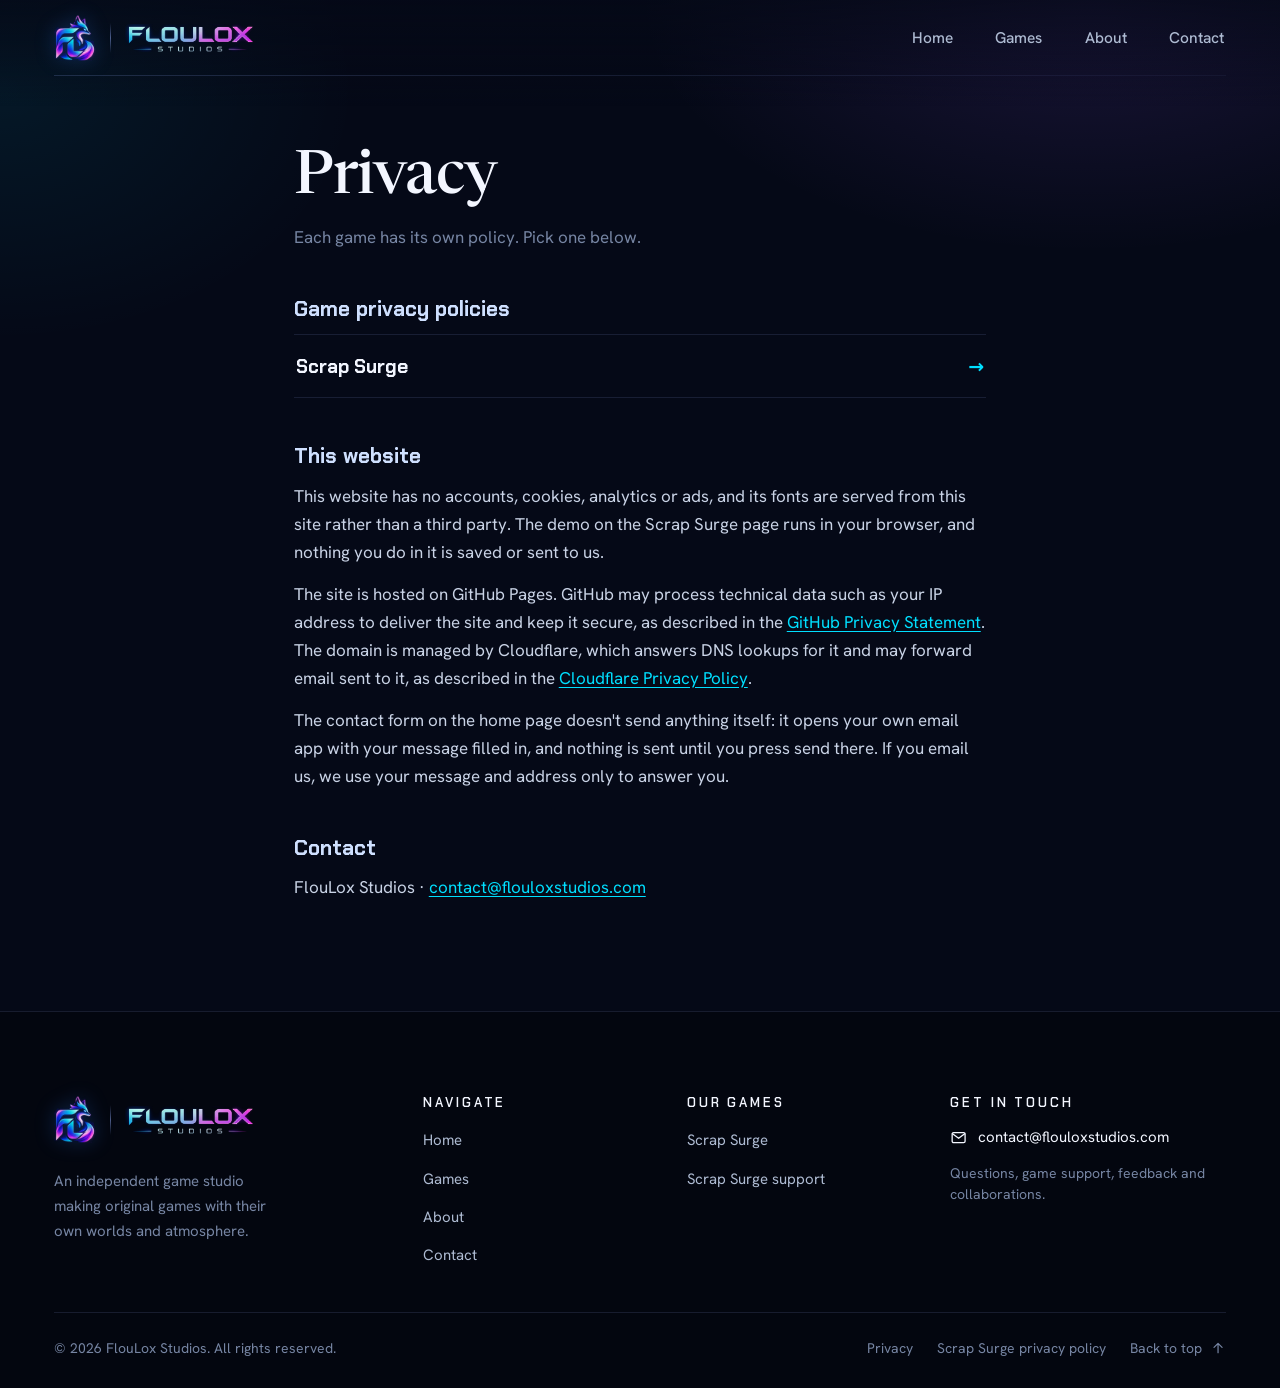
==== commit 60906858: "Full redesign: cinematic studio home page and a richer Scrap Surge page Home: planetary hero with sl" ====
--- a/privacy/index.html
+++ b/privacy/index.html
@@ -6,25 +6,34 @@
 <title>Privacy | FlouLox Studios</title>
 <meta name="description" content="Privacy policies for FlouLox Studios games, and how this website handles your data.">
 <link rel="canonical" href="https://flouloxstudios.com/privacy/">
-<meta name="theme-color" content="#06030d">
-<link rel="icon" href="/assets/img/mark.svg" type="image/svg+xml">
+<meta name="theme-color" content="#050917">
+<link rel="icon" href="/assets/img/favicon.png" type="image/png">
 <link rel="apple-touch-icon" href="/assets/img/icon-180.png">
 <link rel="stylesheet" href="/assets/css/site.css">
+<script>document.documentElement.classList.add("js");</script>
+<script src="/assets/js/site.js" defer></script>
 </head>
-<body>
-<div class="space" aria-hidden="true"></div>
+<body id="top">
+<div class="page-glow" aria-hidden="true"></div>
 <a class="skip" href="#main">Skip to content</a>
-<header class="nav">
+<!-- header current=none -->
+<header class="site-header" data-header>
   <div class="wrap">
-    <a class="brand" href="/" aria-label="FlouLox Studios home"><img src="/assets/img/mark.svg" alt="" width="38" height="38"><span>FlouLox <span>Studios</span></span></a>
-    <nav aria-label="Main">
-      <a href="/">Home</a>
-      <a href="/#games">Games</a>
-      <a href="/#about">About</a>
-      <a href="/#contact">Contact</a>
+    <a class="brand" href="/" aria-label="FlouLox Studios home">
+      <img class="mark" src="/assets/img/emblem-sm.webp" alt="" width="112" height="124">
+      <span class="sep" aria-hidden="true"></span>
+      <img class="word" src="/assets/img/wordmark.webp" alt="" width="400" height="88">
+    </a>
+    <button class="nav-toggle icon-btn" type="button" aria-expanded="false" aria-controls="main-nav" aria-label="Open menu"><svg class="ic" aria-hidden="true"><use href="/assets/img/icons.svg#menu"/></svg></button>
+    <nav class="main-nav" id="main-nav" aria-label="Main">
+      <a href="/" data-nav="home" data-spy="top">Home</a>
+      <a href="/#games" data-nav="games" data-spy="games">Games</a>
+      <a href="/#about" data-nav="about" data-spy="about">About</a>
+      <a href="/#contact" data-nav="contact" data-spy="contact">Contact</a>
     </nav>
   </div>
 </header>
+<!-- /header -->
 
 <main id="main" class="prose">
   <h1>Privacy</h1>
@@ -38,24 +47,56 @@
   <h2>This website</h2>
   <p>This website has no accounts, cookies, analytics or ads, and its fonts are served from this site rather than a third party. The demo on the Scrap Surge page runs in your browser, and nothing you do in it is saved or sent to us.</p>
   <p>The site is hosted on GitHub Pages. GitHub may process technical data such as your IP address to deliver the site and keep it secure, as described in the <a href="https://docs.github.com/en/site-policy/privacy-policies/github-general-privacy-statement">GitHub Privacy Statement</a>. The domain is managed by Cloudflare, which answers DNS lookups for it and may forward email sent to it, as described in the <a href="https://www.cloudflare.com/privacypolicy/">Cloudflare Privacy Policy</a>.</p>
-  <p>If you email us, we use your message and address only to answer you.</p>
+  <p>The contact form on the home page doesn't send anything itself: it opens your own email app with your message filled in, and nothing is sent until you press send there. If you email us, we use your message and address only to answer you.</p>
 
   <h2>Contact</h2>
   <p>FlouLox Studios &middot; <a href="mailto:contact@flouloxstudios.com">contact@flouloxstudios.com</a></p>
 </main>
 
-<footer class="foot">
+<!-- footer -->
+<footer class="site-footer">
   <div class="wrap">
-    <a class="brand" href="/" aria-label="FlouLox Studios home"><img src="/assets/img/mark.svg" alt="" width="32" height="32"><span>FlouLox <span>Studios</span></span></a>
-    <nav aria-label="Footer">
-      <a href="/">Home</a>
-      <a href="/#games">Games</a>
-      <a href="/#about">About</a>
-      <a href="/#contact">Contact</a>
-      <a href="/privacy/">Privacy</a>
-    </nav>
-    <p class="copy">&copy; 2026 FlouLox Studios</p>
+    <div class="foot-grid">
+      <div class="foot-brand">
+        <a class="brand" href="/" aria-label="FlouLox Studios home">
+          <img class="mark" src="/assets/img/emblem-sm.webp" alt="" width="112" height="124" loading="lazy">
+          <span class="sep" aria-hidden="true"></span>
+          <img class="word" src="/assets/img/wordmark.webp" alt="" width="400" height="88" loading="lazy">
+        </a>
+        <p>An independent game studio making original games with their own worlds and atmosphere.</p>
+      </div>
+      <nav class="foot-col" aria-labelledby="foot-nav">
+        <h2 id="foot-nav">Navigate</h2>
+        <ul>
+          <li><a href="/">Home</a></li>
+          <li><a href="/#games">Games</a></li>
+          <li><a href="/#about">About</a></li>
+          <li><a href="/#contact">Contact</a></li>
+        </ul>
+      </nav>
+      <div class="foot-col">
+        <h2>Our games</h2>
+        <ul>
+          <li><a href="/scrap-surge/">Scrap Surge</a></li>
+          <li><a href="/scrap-surge/#support">Scrap Surge support</a></li>
+        </ul>
+      </div>
+      <div class="foot-col">
+        <h2>Get in touch</h2>
+        <a class="mail-link" href="mailto:contact@flouloxstudios.com"><svg class="ic" aria-hidden="true"><use href="/assets/img/icons.svg#mail"/></svg>contact@flouloxstudios.com</a>
+        <small>Questions, game support, feedback and collaborations.</small>
+      </div>
+    </div>
+    <div class="foot-bottom">
+      <p>&copy; 2026 FlouLox Studios. All rights reserved.</p>
+      <nav aria-label="Legal">
+        <a href="/privacy/">Privacy</a>
+        <a href="/scrap-surge/privacy.html">Scrap Surge privacy policy</a>
+        <a class="to-top" href="#top">Back to top<svg class="ic" aria-hidden="true"><use href="/assets/img/icons.svg#up"/></svg></a>
+      </nav>
+    </div>
   </div>
 </footer>
+<!-- /footer -->
 </body>
 </html>
--- a/assets/css/site.css
+++ b/assets/css/site.css
@@ -1,397 +1,681 @@
-/* FlouLox Studios: shared styles for every page. Page-specific parts are grouped under comments below. */
-
+/* FlouLox Studios: shared styles for every page.
+   1. Tokens  2. Base  3. Shared components  4. Header & footer  5. Home page  6. Game pages  7. Legal & 404  8. Motion */
+
+@font-face { font-family: "Newsreader"; src: url("/assets/fonts/newsreader-500.woff2") format("woff2"); font-weight: 500; font-display: swap; }
+@font-face { font-family: "Hanken Grotesk"; src: url("/assets/fonts/hanken-grotesk.woff2") format("woff2"); font-weight: 100 900; font-display: swap; }
 @font-face { font-family: "Chakra Petch"; src: url("/assets/fonts/chakra-petch-600.woff2") format("woff2"); font-weight: 600; font-display: swap; }
 @font-face { font-family: "Chakra Petch"; src: url("/assets/fonts/chakra-petch-700.woff2") format("woff2"); font-weight: 700; font-display: swap; }
-@font-face { font-family: "Hanken Grotesk"; src: url("/assets/fonts/hanken-grotesk.woff2") format("woff2"); font-weight: 100 900; font-display: swap; }
-
+
+/* ---------- 1. Tokens ---------- */
 :root {
   color-scheme: dark;
-  --bg: #06030d;
-  --bg-2: #0b0617;
-  --panel: #110a22;
-  --panel-2: #170e2e;
-  --line: #2a1c4a;
-  --line-2: #4b2f80;
-  --ink: #f4efff;
-  --dim: #b4a8d6;
-  --faint: #7d70a3;
-  --violet: #a855f7;
-  --violet-2: #7c3aed;
-  --magenta: #e879f9;
-  --cyan: #67e8f9;
-  --green: #4ade80;
-  --gold: #fbbf24;
-  --glow: 0 0 24px rgba(168, 85, 247, 0.55);
-  --grad: linear-gradient(100deg, #7c3aed 0%, #a855f7 45%, #e879f9 100%);
-  --edge: linear-gradient(135deg, #b16cff 0%, #3b2370 32%, #2a1a52 62%, #e879f9 100%);
-  --display: "Chakra Petch", "Segoe UI", system-ui, sans-serif;
-  --body: "Hanken Grotesk", system-ui, -apple-system, "Segoe UI", sans-serif;
-  --gutter: clamp(16px, 4vw, 48px);
+  /* surfaces */
+  --bg: #050917;
+  --bg-2: #0a1225;
+  --panel: #101b32;
+  --panel-2: #14223d;
+  --line: rgba(140, 165, 230, 0.14);
+  --line-2: rgba(150, 175, 255, 0.28);
+  /* text */
+  --ink: #f3f6ff;
+  --dim: #aebbd2;
+  --faint: #7685a3;
+  /* accents */
+  --cyan: #00dfff;
+  --blue: #3487ff;
+  --violet: #985cff;
+  --magenta: #ec49de;
+  --gold: #ffc53d;
+  --ok: #3ee08f;
+  --err: #ff6b8b;
+  --grad: linear-gradient(100deg, #00dfff 0%, #3487ff 34%, #985cff 66%, #ec49de 100%);
+  --grad-text: linear-gradient(95deg, #5be7ff 0%, #7ea6ff 32%, #b28cff 62%, #f17ae6 100%);
+  --grad-line: linear-gradient(90deg, rgba(0, 223, 255, 0), #00dfff 30%, #985cff 70%, rgba(236, 73, 222, 0));
+  /* glow */
+  --glow-sm: 0 0 18px rgba(52, 135, 255, 0.28);
+  --glow-md: 0 10px 40px rgba(152, 92, 255, 0.28), 0 0 0 1px rgba(152, 92, 255, 0.35);
+  --shadow: 0 30px 70px rgba(0, 0, 0, 0.5);
+  /* type */
+  --f-display: "Newsreader", "Iowan Old Style", Georgia, serif;
+  --f-ui: "Hanken Grotesk", system-ui, -apple-system, "Segoe UI", sans-serif;
+  --f-tech: "Chakra Petch", "Segoe UI", system-ui, sans-serif;
+  /* space & shape */
+  --gutter: clamp(16px, 4.2vw, 56px);
   --max: 1240px;
-  --slant: 14px;
-  --ease: cubic-bezier(0.2, 0.7, 0.2, 1);
-}
-
+  --section: clamp(84px, 11vw, 148px);
+  --r-sm: 10px;
+  --r-md: 16px;
+  --r-lg: 24px;
+  --r-xl: 32px;
+  /* motion */
+  --ease: cubic-bezier(0.22, 1, 0.36, 1);
+  --ease-io: cubic-bezier(0.65, 0, 0.35, 1);
+  --t-fast: 200ms;
+  --t-med: 450ms;
+  --t-slow: 650ms;
+  --header-h: 76px;
+}
+
+/* ---------- 2. Base ---------- */
 *, *::before, *::after { box-sizing: border-box; }
-html { scroll-behavior: smooth; scroll-padding-top: 84px; -webkit-text-size-adjust: 100%; }
-body { margin: 0; background: var(--bg); color: var(--ink); font: 400 17px/1.6 var(--body); overflow-x: clip; }
-img, svg, canvas { display: block; max-width: 100%; }
+html { -webkit-text-size-adjust: 100%; scroll-behavior: smooth; scroll-padding-top: calc(var(--header-h) + 8px); }
+body { margin: 0; min-height: 100vh; background: var(--bg); color: var(--ink); font: 400 17px/1.65 var(--f-ui); -webkit-font-smoothing: antialiased; overflow-x: clip; }
+img, svg, video { display: block; max-width: 100%; }
 img { height: auto; }
-h1, h2, h3 { font-family: var(--display); font-weight: 700; line-height: 1.08; margin: 0; text-wrap: balance; }
-p { margin: 0; }
-a { color: var(--magenta); text-underline-offset: 3px; }
-a:hover { color: var(--ink); }
-:focus-visible { outline: 2px solid var(--magenta); outline-offset: 3px; }
-::selection { background: var(--violet); color: var(--ink); }
-
-.wrap { width: 100%; max-width: var(--max); margin-inline: auto; padding-inline: var(--gutter); }
-.skip { position: absolute; left: 12px; top: -60px; z-index: 100; background: var(--ink); color: var(--bg); padding: 8px 14px; }
+h1, h2, h3, h4, p, ul, ol, figure { margin: 0; }
+:where(ul[class], ol[class]) { padding: 0; list-style: none; }
+a { color: inherit; }
+button, input, select, textarea { font: inherit; color: inherit; }
+button { cursor: pointer; }
+:focus-visible { outline: 2px solid var(--cyan); outline-offset: 3px; border-radius: 6px; }
+::selection { background: rgba(152, 92, 255, 0.45); }
+.wrap { width: 100%; max-width: calc(var(--max) + 2 * var(--gutter)); margin-inline: auto; padding-inline: var(--gutter); }
+.skip { position: absolute; left: 12px; top: -80px; z-index: 200; padding: 10px 16px; border-radius: var(--r-sm); background: var(--ink); color: var(--bg); font-weight: 700; }
 .skip:focus { top: 12px; }
 .sr-only { position: absolute; width: 1px; height: 1px; overflow: hidden; clip-path: inset(50%); white-space: nowrap; }
-.ic { width: 1.15em; height: 1.15em; flex: none; fill: none; stroke: currentColor; stroke-width: 2; stroke-linecap: round; stroke-linejoin: round; }
-
-/* Background: deep space with a faint nebula and two layers of twinkling stars */
-.space { position: fixed; inset: 0; z-index: -2; pointer-events: none; background:
-  radial-gradient(60% 50% at 85% 0%, rgba(124, 58, 237, 0.22), transparent 70%),
-  radial-gradient(50% 40% at 0% 40%, rgba(232, 121, 249, 0.08), transparent 70%),
-  radial-gradient(70% 50% at 50% 110%, rgba(76, 29, 149, 0.25), transparent 70%),
-  var(--bg); }
-.space::before, .space::after { content: ""; position: absolute; inset: 0; background-repeat: repeat; }
-.space::before { background-image:
-  radial-gradient(1px 1px at 12% 18%, #fff 50%, transparent 52%),
-  radial-gradient(1px 1px at 37% 72%, #e9d5ff 50%, transparent 52%),
-  radial-gradient(1.5px 1.5px at 64% 31%, #fff 50%, transparent 52%),
-  radial-gradient(1px 1px at 82% 64%, #f5d0fe 50%, transparent 52%),
-  radial-gradient(1px 1px at 51% 9%, #fff 50%, transparent 52%),
-  radial-gradient(1.5px 1.5px at 7% 83%, #ddd6fe 50%, transparent 52%),
-  radial-gradient(1px 1px at 93% 12%, #fff 50%, transparent 52%);
-  background-size: 460px 460px; opacity: 0.55; }
-.space::after { background-image:
-  radial-gradient(1.5px 1.5px at 22% 44%, #fff 50%, transparent 52%),
-  radial-gradient(1px 1px at 71% 86%, #fff 50%, transparent 52%),
-  radial-gradient(2px 2px at 88% 37%, #f0abfc 50%, transparent 52%),
-  radial-gradient(1px 1px at 44% 23%, #fff 50%, transparent 52%);
-  background-size: 300px 300px; animation: twinkle 6s ease-in-out infinite alternate, drift 160s linear infinite; }
-@keyframes twinkle { from { opacity: 0.2; } to { opacity: 0.75; } }
-@keyframes drift { to { background-position: -300px 300px; } }
-
-/* Labels */
-.eyebrow { display: inline-flex; align-items: center; gap: 10px; font: 600 13px/1.2 var(--display); letter-spacing: 0.32em; text-transform: uppercase; color: var(--magenta); }
-.eyebrow.slash::before { content: ""; width: 18px; height: 2px; background: var(--grad); transform: skewY(-35deg); box-shadow: var(--glow); }
-.section { position: relative; padding-block: clamp(64px, 9vw, 120px); }
-.section-head { display: flex; flex-wrap: wrap; align-items: end; justify-content: space-between; gap: 12px 32px; margin-bottom: clamp(28px, 4vw, 44px); }
-.section-head h2 { font-size: clamp(32px, 5vw, 54px); margin-top: 10px; font-style: italic; letter-spacing: -0.01em; }
-.section-head .lede { max-width: 44ch; color: var(--dim); }
-
-/* Navigation */
-.nav { position: sticky; top: 0; z-index: 50; background: rgba(6, 3, 13, 0.72); backdrop-filter: blur(14px); -webkit-backdrop-filter: blur(14px); border-bottom: 1px solid rgba(75, 47, 128, 0.45); }
-.nav::after { content: ""; position: absolute; left: 0; right: 0; bottom: -1px; height: 1px; background: linear-gradient(90deg, transparent, rgba(168, 85, 247, 0.7), transparent); }
-.nav .wrap { display: flex; align-items: center; justify-content: space-between; gap: 16px; height: 70px; }
-.brand { display: inline-flex; align-items: center; gap: 11px; color: var(--ink); text-decoration: none; }
-.brand img { width: 38px; height: 38px; filter: drop-shadow(0 0 10px rgba(168, 85, 247, 0.55)); transition: transform 0.3s var(--ease); }
-.brand:hover img { transform: rotate(-6deg) scale(1.06); }
-.brand span { display: grid; font: 700 19px/1 var(--display); letter-spacing: 0.01em; }
-.brand span span { font-weight: 600; color: var(--dim); font-size: 16px; margin-top: 2px; }
-.brand:hover { color: var(--ink); }
-.nav nav { display: flex; align-items: center; gap: clamp(6px, 2.4vw, 30px); }
-.nav nav a { position: relative; color: var(--dim); text-decoration: none; font: 600 15px/1 var(--display); padding: 14px 4px; transition: color 0.2s; }
-.nav nav a::after { content: ""; position: absolute; left: 0; right: 0; bottom: 4px; height: 2px; background: var(--grad); box-shadow: var(--glow); transform: scaleX(0); transition: transform 0.25s var(--ease); }
-.nav nav a:hover, .nav nav a[aria-current] { color: var(--ink); }
-.nav nav a:hover::after, .nav nav a[aria-current]::after { transform: scaleX(1); }
-@media (max-width: 560px) { .brand span { display: none; } .nav nav a { font-size: 14px; } }
-
-/* Buttons: slanted, with a neon edge */
-.btn { position: relative; isolation: isolate; display: inline-flex; align-items: center; justify-content: center; gap: 10px; min-height: 52px; padding: 13px 30px; border: 0; cursor: pointer; font: 700 16px/1.1 var(--display); letter-spacing: 0.03em; text-decoration: none; text-align: center; color: #fff; background: var(--grad); clip-path: polygon(var(--slant) 0, 100% 0, calc(100% - var(--slant)) 100%, 0 100%); transition: transform 0.2s var(--ease), filter 0.2s; }
-.btn::before { content: ""; position: absolute; inset: 1.5px; z-index: -1; clip-path: polygon(calc(var(--slant) - 0.5px) 0, 100% 0, calc(100% - var(--slant) + 0.5px) 100%, 0 100%); background: linear-gradient(100deg, #6d28d9, #9333ea 55%, #c026d3); transition: opacity 0.2s; }
-.btn:hover { color: #fff; transform: translateY(-2px); filter: brightness(1.15) drop-shadow(0 0 14px rgba(168, 85, 247, 0.7)); }
-.btn:focus-visible { outline: none; filter: brightness(1.2); }
-.btn .ic { transition: transform 0.2s var(--ease); }
-.btn:hover .ic.go { transform: translateX(4px); }
-.btn-ghost { background: linear-gradient(100deg, var(--violet), var(--cyan)); }
-.btn-ghost::before { background: var(--bg-2); }
-.btn-ghost:hover::before { opacity: 0.82; }
-.btn-sm { min-height: 40px; padding: 9px 22px; font-size: 14px; --slant: 10px; }
+.ic { width: 1.15em; height: 1.15em; flex: none; fill: none; stroke: currentColor; stroke-width: 1.8; stroke-linecap: round; stroke-linejoin: round; }
+.grad-text { background: var(--grad-text); -webkit-background-clip: text; background-clip: text; color: transparent; }
+
+/* ---------- 3. Shared components ---------- */
+.eyebrow { display: flex; align-items: center; gap: 14px; margin-bottom: 18px; font: 600 12.5px/1.2 var(--f-tech); letter-spacing: 0.34em; text-transform: uppercase; color: var(--dim); }
+.eyebrow::before { content: ""; width: 4px; height: 15px; flex: none; transform: skewX(-20deg); background: linear-gradient(var(--cyan), var(--blue)); border-radius: 1px; }
+.eyebrow.trail::after { content: ""; width: clamp(40px, 9vw, 150px); height: 1px; background: linear-gradient(90deg, var(--cyan), rgba(152, 92, 255, 0)); }
+.eyebrow.center { justify-content: center; }
+.eyebrow.center::before { display: none; }
+
+.title { font: 500 clamp(38px, 5vw, 64px)/1.04 var(--f-display); letter-spacing: -0.02em; text-wrap: balance; }
+.title.sm { font-size: clamp(32px, 3.8vw, 48px); }
+.lede { color: var(--dim); max-width: 56ch; }
+
+.section-head { display: flex; align-items: flex-end; justify-content: space-between; gap: 24px; margin-bottom: clamp(28px, 4vw, 48px); }
+
 .btn-row { display: flex; flex-wrap: wrap; gap: 14px; }
-
-/* Pills */
-.pill { display: inline-flex; align-items: center; gap: 7px; padding: 5px 12px; border-radius: 6px; font: 600 13px/1.2 var(--display); letter-spacing: 0.02em; color: var(--dim); background: rgba(75, 47, 128, 0.28); border: 1px solid var(--line-2); }
-.pill .ic { width: 14px; height: 14px; }
-.pill.soon { color: #fde68a; background: rgba(251, 191, 36, 0.12); border-color: rgba(251, 191, 36, 0.45); }
-.pill.soon::before { content: ""; width: 8px; height: 8px; border-radius: 50%; background: var(--gold); animation: ping 2.4s ease-out infinite; }
-.pill.live { color: #bbf7d0; background: rgba(74, 222, 128, 0.12); border-color: rgba(74, 222, 128, 0.45); }
-@keyframes ping { 0% { box-shadow: 0 0 0 0 rgba(251, 191, 36, 0.6); } 70%, 100% { box-shadow: 0 0 0 8px rgba(251, 191, 36, 0); } }
-.pills { display: flex; flex-wrap: wrap; gap: 8px; margin: 0; padding: 0; list-style: none; }
-
-/* Cut-corner panel with a gradient edge. Glow comes from a wrapper, since clip-path also clips shadows. */
-.cut { --c: 22px; position: relative; isolation: isolate; background: var(--edge); clip-path: polygon(var(--c) 0, 100% 0, 100% calc(100% - var(--c)), calc(100% - var(--c)) 100%, 0 100%, 0 var(--c)); }
-.cut::before { content: ""; position: absolute; inset: 1px; z-index: -1; background: var(--fill, linear-gradient(160deg, var(--panel-2), var(--panel) 60%)); clip-path: polygon(calc(var(--c) - 0.4px) 0, 100% 0, 100% calc(100% - var(--c) + 0.4px), calc(100% - var(--c) + 0.4px) 100%, 0 100%, 0 calc(var(--c) - 0.4px)); }
-.glow { transition: filter 0.3s var(--ease), transform 0.35s var(--ease); }
-.glow:hover, .glow:focus-within { filter: drop-shadow(0 0 18px rgba(168, 85, 247, 0.55)); }
-
-/* Scroll reveal: only hides anything once the script has confirmed it can show it again */
-.js .reveal { opacity: 0; transform: translateY(26px); transition: opacity 0.8s var(--ease), transform 0.8s var(--ease); }
+.btn { --bh: 54px; position: relative; display: inline-flex; align-items: center; justify-content: center; gap: 12px; min-height: var(--bh); padding: 0 26px; border: 0; border-radius: 14px; background: var(--grad); background-size: 140% 100%; color: #050917; font: 700 16px/1 var(--f-ui); letter-spacing: 0.01em; text-decoration: none; box-shadow: 0 10px 30px rgba(52, 135, 255, 0.28), 0 0 0 1px rgba(255, 255, 255, 0.12) inset; transition: transform var(--t-fast) var(--ease), box-shadow var(--t-fast) var(--ease), background-position var(--t-med) var(--ease); }
+.btn:hover { transform: translateY(-2px); background-position: 100% 0; box-shadow: 0 16px 40px rgba(152, 92, 255, 0.42), 0 0 0 1px rgba(255, 255, 255, 0.2) inset; }
+.btn:active { transform: translateY(0); }
+.btn .go { transition: transform var(--t-fast) var(--ease); }
+.btn:hover .go { transform: translateX(4px); }
+.btn-ghost { background: rgba(10, 18, 37, 0.55); color: var(--ink); box-shadow: 0 0 0 1px rgba(152, 92, 255, 0.55) inset; -webkit-backdrop-filter: blur(8px); backdrop-filter: blur(8px); }
+.btn-ghost:hover { background: rgba(16, 27, 50, 0.8); box-shadow: 0 0 0 1px rgba(0, 223, 255, 0.7) inset, 0 10px 30px rgba(0, 223, 255, 0.14); }
+.btn.sm { --bh: 44px; padding: 0 18px; font-size: 14.5px; border-radius: 12px; }
+
+.icon-btn { display: inline-grid; place-items: center; width: 46px; height: 46px; padding: 0; border: 0; border-radius: 12px; background: rgba(16, 27, 50, 0.7); color: var(--ink); box-shadow: 0 0 0 1px var(--line-2) inset; transition: box-shadow var(--t-fast), color var(--t-fast), opacity var(--t-fast), transform var(--t-fast) var(--ease); }
+.icon-btn:hover:not(:disabled) { color: var(--cyan); box-shadow: 0 0 0 1px rgba(0, 223, 255, 0.65) inset; transform: translateY(-1px); }
+.icon-btn:disabled { opacity: 0.35; cursor: default; }
+
+.pills { display: flex; flex-wrap: wrap; gap: 10px; }
+.pill { white-space: nowrap; display: inline-flex; align-items: center; gap: 8px; min-height: 34px; padding: 0 14px; border-radius: 99px; background: rgba(10, 18, 37, 0.7); box-shadow: 0 0 0 1px var(--line-2) inset; font: 600 12.5px/1 var(--f-tech); letter-spacing: 0.14em; text-transform: uppercase; color: var(--dim); }
+.pill .ic { width: 15px; height: 15px; }
+.pill.status { color: var(--ink); box-shadow: 0 0 0 1px rgba(0, 223, 255, 0.5) inset; }
+.pill.status::before { content: ""; width: 7px; height: 7px; border-radius: 50%; background: var(--cyan); box-shadow: 0 0 10px var(--cyan); }
+.pill.violet { box-shadow: 0 0 0 1px rgba(236, 73, 222, 0.5) inset; }
+.pill.violet::before { background: var(--magenta); box-shadow: 0 0 10px var(--magenta); }
+
+/* Phone frame around a real portrait screenshot */
+.phone { --pr: 34px; position: relative; aspect-ratio: 390 / 844; padding: 7px; border-radius: var(--pr); background: linear-gradient(160deg, #26345a, #0c1428 40%, #1a2446); box-shadow: 0 0 0 1px rgba(160, 185, 255, 0.22), 0 30px 60px rgba(0, 0, 0, 0.55); }
+.phone::after { content: ""; position: absolute; left: 50%; top: 14px; width: 26%; height: 15px; translate: -50% 0; border-radius: 99px; background: #02040b; z-index: 2; pointer-events: none; }
+.phone img { width: 100%; height: 100%; object-fit: cover; border-radius: calc(var(--pr) - 7px); background: #02040b; }
+
+/* Scroll reveals (only hidden when JS is running) */
+.js .reveal { opacity: 0; transform: translate3d(0, 22px, 0); transition: opacity var(--t-slow) var(--ease), transform var(--t-slow) var(--ease); transition-delay: var(--d, 0ms); }
 .js .reveal.in { opacity: 1; transform: none; }
-.js .reveal.in:nth-child(2) { transition-delay: 0.08s; }
-.js .reveal.in:nth-child(3) { transition-delay: 0.16s; }
-.js .reveal.in:nth-child(4) { transition-delay: 0.24s; }
-
-/* Floating art, shared by both heroes */
-.float { animation: float 7s ease-in-out infinite; }
-.float.slow { animation-duration: 11s; }
-@keyframes float { 50% { transform: translateY(-14px) rotate(var(--spin, 4deg)); } }
-.rock { position: absolute; width: var(--s, 56px); aspect-ratio: 1; background: url("/scrap-surge/img/debris-sheet.webp") 0 var(--row, 40%) / 400% 600% no-repeat; filter: drop-shadow(0 0 10px rgba(168, 85, 247, 0.35)); }
-.ship { position: absolute; width: var(--w, 150px); rotate: var(--r, 52deg); }
-.ship img { position: relative; z-index: 1; width: 100%; filter: drop-shadow(0 0 16px rgba(168, 85, 247, 0.45)); }
-.ship::after { content: ""; position: absolute; left: 50%; top: 82%; width: 26%; height: 70%; margin-left: -13%; border-radius: 50% 50% 45% 45%; background: radial-gradient(50% 30% at 50% 10%, #fff, rgba(103, 232, 249, 0.95) 35%, rgba(124, 58, 237, 0.6) 65%, transparent 100%); filter: blur(5px); animation: thrust 0.18s ease-in-out infinite alternate; transform-origin: 50% 0; }
-@keyframes thrust { to { transform: scaleY(1.18) scaleX(0.9); opacity: 0.85; } }
-
-/* Home: hero */
-.hero { position: relative; overflow: hidden; isolation: isolate; min-height: min(calc(100svh - 71px), 760px); display: flex; align-items: center; padding-block: clamp(48px, 7vw, 96px); }
-.hero canvas { position: absolute; inset: 0; width: 100%; height: 100%; z-index: -1; pointer-events: none; opacity: 0.9; }
-.hero .wrap { display: grid; grid-template-columns: minmax(0, 1fr) minmax(0, 1fr); align-items: center; gap: 32px; }
-.hero-copy { position: relative; z-index: 2; }
-.hero h1 { margin: 20px 0 26px; font-size: clamp(60px, 9.4vw, 128px); line-height: 0.86; text-transform: uppercase; font-style: italic; letter-spacing: -0.015em; transform: skewX(-6deg); }
-.hero h1 span { display: block; }
-.hero h1 .a { color: #fff; text-shadow: 0 0 30px rgba(196, 181, 253, 0.35); }
-.hero h1 .b { padding-right: 0.1em; background: linear-gradient(95deg, #c084fc 0%, #a855f7 40%, #e879f9 100%); -webkit-background-clip: text; background-clip: text; color: transparent; filter: drop-shadow(0 0 22px rgba(168, 85, 247, 0.55)); }
-.hero .lead { max-width: 30ch; font-size: clamp(19px, 2vw, 23px); line-height: 1.4; color: #ddd3f5; margin-bottom: 34px; }
-.js .hero h1 span { opacity: 0; animation: title-in 0.9s var(--ease) forwards; }
-.js .hero h1 .b { animation-delay: 0.18s; }
-.js .hero .eyebrow, .js .hero .lead, .js .hero .btn-row { opacity: 0; transform: translateY(14px); animation: rise 0.7s var(--ease) forwards; }
-.js .hero .eyebrow { animation-delay: 0.05s; }
-.js .hero .lead { animation-delay: 0.45s; }
-.js .hero .btn-row { animation-delay: 0.6s; }
-@keyframes title-in { from { opacity: 0; transform: translateX(-40px); } to { opacity: 1; transform: none; } }
-@keyframes rise { to { opacity: 1; transform: none; } }
-
-.hero-art { position: relative; aspect-ratio: 1; width: min(100%, 620px); justify-self: end; }
-.hero-art .planet { position: absolute; inset: 8% 6% 8% 10%; filter: hue-rotate(238deg) saturate(1.25) brightness(0.95) drop-shadow(0 0 60px rgba(168, 85, 247, 0.5)); }
-.hero-art .planet img { width: 100%; animation: turn 120s linear infinite; }
-@keyframes turn { to { transform: rotate(360deg); } }
-.ring { position: absolute; left: -6%; right: -8%; top: 41%; height: 24%; border-radius: 50%; border: 2px solid rgba(232, 121, 249, 0.75); box-shadow: 0 0 18px rgba(232, 121, 249, 0.6), inset 0 0 18px rgba(168, 85, 247, 0.5); transform: rotate(-16deg); }
-.ring.back { clip-path: inset(0 0 50% 0); z-index: -1; opacity: 0.55; }
-.ring.front { clip-path: inset(50% 0 0 0); }
-.ring::after { content: ""; position: absolute; inset: 9% 4%; border-radius: 50%; border: 1px dashed rgba(196, 181, 253, 0.45); }
-.hero-art .ship { left: 6%; top: 8%; --w: clamp(96px, 13vw, 150px); --r: 48deg; }
-.hero-art .rock.r1 { right: 2%; top: 4%; --s: 64px; --row: 40%; }
-.hero-art .rock.r2 { left: 0; bottom: 12%; --s: 48px; --row: 80%; --spin: -8deg; animation-delay: -3s; }
-.hero-art .rock.r3 { right: 12%; bottom: 0; --s: 38px; --row: 0%; animation-delay: -5s; }
-[data-depth] { transition: translate 0.4s ease-out; }
+
+/* ---------- 4. Header & footer ---------- */
+.site-header { position: fixed; inset: 0 0 auto; z-index: 50; height: var(--header-h); transition: background var(--t-med) var(--ease), box-shadow var(--t-med) var(--ease), backdrop-filter var(--t-med); }
+.site-header::after { content: ""; position: absolute; left: var(--gutter); right: var(--gutter); bottom: 0; height: 1px; background: linear-gradient(90deg, rgba(150, 175, 255, 0.18), rgba(150, 175, 255, 0.05)); transition: opacity var(--t-med); }
+.site-header::before { content: ""; position: absolute; inset: 0 0 -30px; z-index: -1; background: linear-gradient(rgba(5, 9, 23, 0.7), rgba(5, 9, 23, 0)); pointer-events: none; transition: opacity var(--t-med); }
+.site-header.scrolled::before { opacity: 0; }
+.site-header.scrolled { background: rgba(5, 9, 23, 0.74); -webkit-backdrop-filter: blur(14px) saturate(1.3); backdrop-filter: blur(14px) saturate(1.3); box-shadow: 0 10px 30px rgba(0, 0, 0, 0.25); }
+.site-header.scrolled::after { opacity: 0; }
+.site-header .wrap { display: flex; align-items: center; justify-content: space-between; gap: 20px; height: 100%; }
+.brand { display: inline-flex; align-items: center; gap: 14px; text-decoration: none; flex: none; }
+.brand .mark { width: 42px; height: auto; filter: drop-shadow(0 0 10px rgba(52, 135, 255, 0.35)); }
+.brand .sep { width: 1px; height: 30px; background: linear-gradient(transparent, rgba(150, 175, 255, 0.5), transparent); }
+.brand .word { width: 128px; height: auto; }
+.main-nav { display: flex; align-items: center; gap: clamp(18px, 3vw, 44px); }
+.main-nav a { position: relative; padding: 8px 2px; color: var(--dim); font: 500 15.5px/1 var(--f-ui); text-decoration: none; transition: color var(--t-fast); }
+.main-nav a::after { content: ""; position: absolute; left: -6px; right: -6px; bottom: -8px; height: 2px; border-radius: 2px; background: linear-gradient(90deg, var(--cyan), var(--violet)); box-shadow: 0 0 12px rgba(0, 223, 255, 0.6); transform: scaleX(0); transition: transform var(--t-med) var(--ease); }
+.main-nav a:hover { color: var(--ink); }
+.main-nav a[aria-current] { color: var(--ink); }
+.main-nav a[aria-current]::after { transform: scaleX(1); }
+.nav-toggle { display: none; }
+
+@media (max-width: 820px) {
+  :root { --header-h: 66px; }
+  .brand .mark { width: 36px; }
+  .brand .word { width: 108px; }
+  .nav-toggle { display: inline-grid; position: relative; z-index: 2; }
+  .site-header .brand { position: relative; z-index: 2; }
+  .main-nav { position: fixed; inset: 0; z-index: 1; flex-direction: column; align-items: stretch; justify-content: center; gap: 4px; padding: 90px var(--gutter) 40px; background: rgba(5, 9, 23, 0.97); opacity: 0; visibility: hidden; transition: opacity var(--t-med) var(--ease), visibility 0s linear var(--t-med); }
+  .main-nav a { padding: 18px 4px; font: 500 34px/1.1 var(--f-display); color: var(--ink); border-bottom: 1px solid var(--line); opacity: 0; transform: translateY(10px); transition: opacity var(--t-med) var(--ease), transform var(--t-med) var(--ease); }
+  .main-nav a::after { display: none; }
+  .main-nav a[aria-current] { color: var(--cyan); }
+  .nav-open .main-nav { opacity: 1; visibility: visible; transition-delay: 0s; }
+  .nav-open .main-nav a { opacity: 1; transform: none; }
+  .nav-open .main-nav a:nth-child(2) { transition-delay: 40ms; }
+  .nav-open .main-nav a:nth-child(3) { transition-delay: 80ms; }
+  .nav-open .main-nav a:nth-child(4) { transition-delay: 120ms; }
+  .nav-open { overflow: hidden; }
+  .no-js .main-nav, html:not(.js) .main-nav { position: static; flex-direction: row; padding: 0; background: none; opacity: 1; visibility: visible; gap: 14px; }
+  html:not(.js) .main-nav a { opacity: 1; transform: none; font: 500 14px var(--f-ui); padding: 6px 0; border: 0; }
+  html:not(.js) .nav-toggle { display: none; }
+}
+@media (max-width: 420px) { html:not(.js) .brand .word, html:not(.js) .brand .sep { display: none; } }
+
+.site-footer { position: relative; padding: clamp(56px, 7vw, 84px) 0 28px; background: #03060f; border-top: 1px solid var(--line); }
+.foot-grid { display: grid; grid-template-columns: 1.5fr 1fr 1fr 1.3fr; gap: clamp(28px, 4vw, 56px); padding-bottom: 44px; }
+.foot-brand p { margin-top: 18px; max-width: 30ch; color: var(--faint); font-size: 15px; }
+.foot-col h2 { margin-bottom: 16px; font: 600 13px/1 var(--f-tech); letter-spacing: 0.22em; text-transform: uppercase; color: var(--ink); }
+.foot-col ul { display: grid; gap: 10px; padding: 0; list-style: none; }
+.foot-col a { color: var(--dim); font-size: 15px; text-decoration: none; transition: color var(--t-fast); }
+.foot-col a:hover { color: var(--cyan); }
+.foot-col .mail-link { display: inline-flex; align-items: center; gap: 10px; color: var(--ink); }
+.foot-col small { display: block; margin-top: 8px; color: var(--faint); font-size: 14px; line-height: 1.5; }
+.foot-bottom { display: flex; flex-wrap: wrap; align-items: center; justify-content: space-between; gap: 14px 28px; padding-top: 24px; border-top: 1px solid var(--line); color: var(--faint); font-size: 14px; }
+.foot-bottom nav { display: flex; flex-wrap: wrap; gap: 8px 24px; }
+.foot-bottom a { color: var(--faint); text-decoration: none; transition: color var(--t-fast); }
+.foot-bottom a:hover { color: var(--ink); }
+.to-top { display: inline-flex; align-items: center; gap: 8px; }
+@media (max-width: 900px) { .foot-grid { grid-template-columns: 1fr 1fr; } .foot-brand { grid-column: 1 / -1; } }
+@media (max-width: 480px) { .foot-grid { grid-template-columns: 1fr; } }
+
+/* ---------- 5. Home page ---------- */
+/* Hero: one cinematic image, a few cheap atmosphere layers on top */
+.hero { position: relative; min-height: max(640px, min(100svh, 1000px)); display: flex; align-items: center; padding: calc(var(--header-h) + 40px) 0 clamp(90px, 12vh, 150px); overflow: hidden; isolation: isolate; --p: 0; }
+.hero-scene { position: absolute; inset: 0; z-index: -1; pointer-events: none; transform: translate3d(0, calc(var(--p) * 90px), 0); }
+.hero-sky { position: absolute; inset: 0; background: radial-gradient(70% 60% at 78% 30%, rgba(80, 46, 150, 0.35), transparent 70%), radial-gradient(40% 40% at 10% 0%, rgba(52, 135, 255, 0.09), transparent 70%), var(--bg); }
+.hero-art { position: absolute; top: 0; right: 0; bottom: 0; width: max(66%, min(100%, 128svh)); -webkit-mask-image: linear-gradient(90deg, transparent 0%, #000 34%), linear-gradient(0deg, transparent 0%, #000 22%); mask-image: linear-gradient(90deg, transparent 0%, #000 34%), linear-gradient(0deg, transparent 0%, #000 22%); -webkit-mask-composite: source-in; mask-composite: intersect; }
+.hero-art .cam { position: absolute; inset: -3%; will-change: transform; }
+.hero-art img { width: 100%; height: 100%; object-fit: cover; object-position: 64% 42%; }
+.hero-light { position: absolute; left: 57%; top: 50%; width: 46%; aspect-ratio: 2 / 1; translate: -50% -50%; border-radius: 50%; background: radial-gradient(closest-side, rgba(255, 120, 200, 0.32), rgba(152, 92, 255, 0.12) 55%, transparent); mix-blend-mode: screen; }
+.fog { position: absolute; left: 0; width: 200%; height: 38%; bottom: 6%; background: radial-gradient(18% 50% at 10% 60%, rgba(150, 165, 230, 0.16), transparent 70%), radial-gradient(14% 40% at 32% 40%, rgba(190, 140, 255, 0.12), transparent 70%), radial-gradient(20% 55% at 60% 70%, rgba(140, 170, 255, 0.14), transparent 70%), radial-gradient(16% 45% at 84% 50%, rgba(210, 140, 255, 0.11), transparent 70%); mix-blend-mode: screen; }
+.fog.f2 { bottom: 18%; height: 30%; opacity: 0.7; transform: scaleX(-1); }
+.motes { position: absolute; inset: 0; }
+.motes i { position: absolute; left: var(--x); bottom: var(--y); width: var(--s, 3px); height: var(--s, 3px); border-radius: 50%; background: #e6dcff; box-shadow: 0 0 8px rgba(200, 170, 255, 0.9); opacity: 0; }
+.hero-fade { position: absolute; inset: auto 0 0; height: 32%; background: linear-gradient(transparent, var(--bg)); }
+.hero-shade { position: absolute; inset: 0; background: linear-gradient(90deg, rgba(5, 9, 23, 0.92) 0%, rgba(5, 9, 23, 0.55) 34%, transparent 60%); }
+
+.hero-copy { position: relative; max-width: 860px; opacity: calc(1 - var(--p) * 1.3); transform: translate3d(0, calc(var(--p) * -40px), 0); }
+.hero h1 { font: 500 clamp(46px, 6vw, 92px)/1.0 var(--f-display); letter-spacing: -0.025em; margin-bottom: clamp(20px, 2.4vw, 30px); }
+.hero h1 .line { display: block; padding-bottom: 0.06em; }
+.hero h1 .line:last-child { padding-right: 0.08em; }
+.hero .lead { max-width: 37em; margin-bottom: clamp(28px, 3vw, 40px); color: #c9d3e6; font-size: clamp(17px, 1.35vw, 19.5px); line-height: 1.6; }
+.scroll-cue { position: absolute; left: 50%; bottom: 26px; translate: -50% 0; display: grid; justify-items: center; gap: 8px; color: var(--faint); font: 600 11px/1 var(--f-tech); letter-spacing: 0.3em; text-transform: uppercase; text-decoration: none; opacity: calc(1 - var(--p) * 3); }
+.scroll-cue i { width: 1px; height: 34px; background: linear-gradient(var(--cyan), transparent); transform-origin: top; }
+
+@media (max-width: 820px) {
+  .hero { align-items: flex-end; min-height: max(620px, 100svh); padding-bottom: 72px; }
+  .hero-art { width: 100%; -webkit-mask-image: linear-gradient(0deg, transparent 0%, #000 45%); mask-image: linear-gradient(0deg, transparent 0%, #000 45%); -webkit-mask-composite: source-over; mask-composite: add; }
+  .hero-art img { object-position: 72% 30%; }
+  .hero-shade { background: linear-gradient(0deg, rgba(5, 9, 23, 0.96) 22%, rgba(5, 9, 23, 0.45) 55%, rgba(5, 9, 23, 0.1) 80%); }
+  .fog.f2, .scroll-cue { display: none; }
+  .hero h1 { font-size: clamp(42px, 11.5vw, 64px); }
+}
+
+/* Games showcase */
+.games-section { position: relative; padding: clamp(40px, 6vw, 70px) 0 var(--section); }
+.showcase { position: relative; }
+.show-track { display: flex; gap: clamp(16px, 2vw, 26px); overflow-x: auto; scroll-snap-type: x mandatory; scroll-behavior: smooth; overscroll-behavior-x: contain; scrollbar-width: none; padding: 18px var(--gutter) 30px; margin: -18px 0 -30px; scroll-padding-inline: var(--gutter); }
+.show-track::-webkit-scrollbar { display: none; }
+@media (min-width: 1352px) { .show-track { padding-inline: calc((100vw - var(--max)) / 2); scroll-padding-inline: calc((100vw - var(--max)) / 2); } }
+.show-track.dragging { scroll-snap-type: none; scroll-behavior: auto; cursor: grabbing; }
+.show-track.dragging * { pointer-events: none; }
+.slide { flex: 0 0 auto; scroll-snap-align: start; transform-origin: left center; transition: transform var(--t-slow) var(--ease), opacity var(--t-slow) var(--ease), filter var(--t-slow) var(--ease); }
+.showcase.multi .slide:not(.active) { transform: scale(0.95); opacity: 0.62; filter: saturate(0.7); }
+.slide.game { width: min(820px, 86vw); }
+.slide.tease { width: min(360px, 76vw); }
+.show-controls { display: flex; align-items: center; gap: 10px; }
+.show-controls[hidden] { display: none; }
+.show-dots { display: flex; justify-content: center; gap: 8px; margin-top: 26px; }
+.show-dots[hidden] { display: none; }
+.show-dots button { width: 26px; height: 4px; padding: 0; border: 0; border-radius: 4px; background: var(--line-2); transition: width var(--t-med) var(--ease), background var(--t-med); }
+.show-dots button[aria-current="true"] { width: 44px; background: linear-gradient(90deg, var(--cyan), var(--violet)); }
+
+.game-card { --mx: 0; --my: 0; position: relative; display: grid; align-content: end; min-height: clamp(440px, 46vw, 520px); height: 100%; padding: clamp(26px, 3.4vw, 44px); border-radius: var(--r-lg); overflow: hidden; isolation: isolate; text-decoration: none; background: #070d22; box-shadow: 0 0 0 1px var(--line-2), var(--shadow); transition: box-shadow var(--t-slow) var(--ease); }
+.slide.active .game-card, .showcase:not(.multi) .game-card { box-shadow: 0 0 0 1px rgba(0, 223, 255, 0.45), 0 0 40px rgba(52, 135, 255, 0.16), var(--shadow); }
+.game-card:hover { box-shadow: 0 0 0 1px rgba(0, 223, 255, 0.7), 0 0 60px rgba(152, 92, 255, 0.24), var(--shadow); }
+.game-art { position: absolute; inset: 0; z-index: -1; pointer-events: none; }
+.game-art .space-bg { position: absolute; inset: 0; background: radial-gradient(60% 70% at 78% 40%, rgba(52, 135, 255, 0.32), transparent 70%), radial-gradient(40% 50% at 40% 20%, rgba(152, 92, 255, 0.22), transparent 70%), linear-gradient(160deg, #0b1636, #050917 70%); }
+.game-art .space-bg::after { content: ""; position: absolute; inset: 0; background-image: radial-gradient(1.2px 1.2px at 20px 30px, #fff, transparent), radial-gradient(1px 1px at 90px 80px, #cfe0ff, transparent), radial-gradient(1.4px 1.4px at 160px 20px, #fff, transparent), radial-gradient(1px 1px at 230px 120px, #d9ccff, transparent); background-size: 260px 160px; opacity: 0.55; }
+.game-art .planet { position: absolute; width: 72%; max-width: none; right: -16%; top: -22%; opacity: 0.95; transform: translate3d(calc(var(--mx) * -10px), calc(var(--my) * -8px), 0); transition: transform var(--t-slow) var(--ease); }
+.game-art .ship { position: absolute; width: 24%; right: 22%; top: 16%; rotate: 28deg; filter: drop-shadow(0 18px 30px rgba(0, 0, 0, 0.6)); transform: translate3d(calc(var(--mx) * 22px), calc(var(--my) * 18px), 0); transition: transform var(--t-slow) var(--ease); }
+.game-art .ship.s2 { width: 12%; right: 50%; top: 10%; rotate: 18deg; opacity: 0.8; transform: translate3d(calc(var(--mx) * 30px), calc(var(--my) * 22px), 0); }
+.game-art .chunk { position: absolute; width: 64px; height: 64px; background: url("/scrap-surge/img/debris-sheet.webp") 0 0 / 256px auto no-repeat; background-position: var(--bx) var(--by); rotate: var(--r, 0deg); transform: translate3d(calc(var(--mx) * var(--k, 14px)), calc(var(--my) * var(--k, 14px)), 0); transition: transform var(--t-slow) var(--ease); filter: brightness(0.9); }
+.game-art .shade { position: absolute; inset: 0; background: linear-gradient(0deg, rgba(5, 9, 23, 0.97) 8%, rgba(5, 9, 23, 0.7) 40%, transparent 75%), linear-gradient(90deg, rgba(5, 9, 23, 0.85), transparent 60%); }
+.game-card .body { max-width: 470px; }
+.game-card .pills { margin-bottom: 18px; }
+.game-card .logo { width: min(300px, 70%); margin: 0 0 12px -6px; filter: drop-shadow(0 6px 20px rgba(0, 0, 0, 0.6)); }
+.game-card .tagline { margin-bottom: 10px; font: 600 13px/1.3 var(--f-tech); letter-spacing: 0.26em; text-transform: uppercase; color: var(--cyan); }
+.game-card p.desc { margin-bottom: 24px; color: #c9d3e6; }
+.game-card .cta { display: inline-flex; align-items: center; gap: 12px; min-height: 46px; padding: 0 20px; border-radius: 12px; color: var(--ink); font-weight: 700; box-shadow: 0 0 0 1px rgba(152, 92, 255, 0.6) inset; background: rgba(10, 18, 37, 0.6); transition: box-shadow var(--t-fast), background var(--t-fast); }
+.game-card:hover .cta { background: rgba(0, 223, 255, 0.1); box-shadow: 0 0 0 1px rgba(0, 223, 255, 0.8) inset; }
+.game-card .cta .ic { transition: transform var(--t-fast) var(--ease); }
+.game-card:hover .cta .ic { transform: translateX(4px); }
+
+.tease-card { position: relative; display: grid; align-content: end; height: 100%; min-height: clamp(440px, 46vw, 520px); padding: 30px; border-radius: var(--r-lg); overflow: hidden; background: radial-gradient(80% 60% at 50% 30%, rgba(152, 92, 255, 0.16), transparent 70%), linear-gradient(180deg, #0c1530, #070c1d); box-shadow: 0 0 0 1px var(--line); }
+.tease-card::before { content: ""; position: absolute; inset: 0; background: repeating-linear-gradient(135deg, rgba(150, 175, 255, 0.035) 0 1px, transparent 1px 14px); }
+.tease-card .lock { position: absolute; left: 50%; top: 38%; translate: -50% -50%; display: grid; place-items: center; width: 84px; height: 84px; border-radius: 50%; color: #cdb8ff; background: rgba(152, 92, 255, 0.1); box-shadow: 0 0 0 1px rgba(152, 92, 255, 0.4) inset, 0 0 50px rgba(152, 92, 255, 0.25); }
+.tease-card .lock .ic { width: 30px; height: 30px; }
+.tease-card h3 { position: relative; margin: 16px 0 8px; font: 700 22px/1.2 var(--f-tech); letter-spacing: 0.04em; text-transform: uppercase; }
+.tease-card p { position: relative; color: var(--dim); font-size: 15.5px; }
+.tease-card .pill { position: relative; justify-self: start; }
+
+/* About: futuristic studio interior drawn in SVG, logo on a display platform */
+.about-section { position: relative; padding: var(--section) 0; background: linear-gradient(180deg, var(--bg), #070d1f 30%, #070d1f 70%, var(--bg)); }
+.about-grid { display: grid; grid-template-columns: minmax(0, 1.1fr) minmax(0, 1fr); gap: clamp(36px, 6vw, 96px); align-items: center; }
+.studio { position: relative; aspect-ratio: 5 / 4; border-radius: var(--r-xl); overflow: hidden; isolation: isolate; background: #060b1c; box-shadow: 0 0 0 1px var(--line), var(--shadow); }
+.studio svg.room { position: absolute; inset: 0; width: 100%; height: 100%; }
+.studio .dim { position: absolute; inset: 0; background: #03050d; opacity: 0.75; transition: opacity 1.1s var(--ease); z-index: 3; pointer-events: none; }
+.studio.lit .dim { opacity: 0; }
+.studio .holo { position: absolute; left: 50%; top: 44%; width: 36%; translate: -50% -50%; z-index: 2; }
+.studio .holo img { position: relative; width: 100%; filter: drop-shadow(0 0 24px rgba(52, 135, 255, 0.35)) brightness(0.75); transition: filter 1.2s var(--ease) 0.25s; }
+.studio.lit .holo img { filter: drop-shadow(0 0 30px rgba(52, 135, 255, 0.55)) drop-shadow(0 0 60px rgba(236, 73, 222, 0.25)) brightness(1); }
+.studio .holo::after { content: ""; position: absolute; inset: 0; -webkit-mask: url("/assets/img/emblem.webp") center / contain no-repeat; mask: url("/assets/img/emblem.webp") center / contain no-repeat; background: linear-gradient(105deg, transparent 40%, rgba(255, 255, 255, 0.55) 50%, transparent 60%) -200% 0 / 250% 100% no-repeat; mix-blend-mode: overlay; }
+.studio .reflect { position: absolute; left: 50%; top: 78%; width: 30%; translate: -50% 0; z-index: 1; opacity: 0.16; transform: scaleY(-0.45); transform-origin: top; -webkit-mask-image: linear-gradient(0deg, #000, transparent 70%); mask-image: linear-gradient(0deg, #000, transparent 70%); filter: blur(1px); }
+.about-copy .title { margin-bottom: 22px; }
+.about-copy > p { color: #c4cee2; margin-bottom: 30px; max-width: 46ch; }
+.values { display: grid; gap: 14px; }
+.values li { display: flex; align-items: center; gap: 14px; color: var(--dim); font-size: 15.5px; }
+.values .ic-wrap { display: grid; place-items: center; width: 40px; height: 40px; flex: none; border-radius: 12px; color: var(--cyan); background: rgba(0, 223, 255, 0.07); box-shadow: 0 0 0 1px rgba(0, 223, 255, 0.25) inset; }
+.values li:nth-child(2) .ic-wrap { color: #b99bff; background: rgba(152, 92, 255, 0.08); box-shadow: 0 0 0 1px rgba(152, 92, 255, 0.3) inset; }
+.values li:nth-child(3) .ic-wrap { color: #f38be9; background: rgba(236, 73, 222, 0.07); box-shadow: 0 0 0 1px rgba(236, 73, 222, 0.3) inset; }
+.values b { color: var(--ink); font-weight: 600; }
+
+/* Journey timeline */
+.journey { margin-top: clamp(64px, 8vw, 110px); }
+.journey-head { display: flex; justify-content: space-between; align-items: flex-end; gap: 20px; margin-bottom: 34px; }
+.journey-head .eyebrow { margin: 0; }
+.journey-head p { color: var(--faint); font-size: 14.5px; }
+.timeline { position: relative; display: grid; grid-template-columns: repeat(var(--n, 4), minmax(0, 1fr)); gap: 20px; }
+.timeline::before, .timeline .rail { content: ""; position: absolute; left: 11px; right: 0; top: 11px; height: 2px; border-radius: 2px; background: var(--line-2); }
+.timeline .rail { background: linear-gradient(90deg, var(--cyan), var(--violet) 60%, var(--magenta)); box-shadow: 0 0 12px rgba(0, 223, 255, 0.45); transform: scaleX(var(--fill, 1)); transform-origin: left; transition: transform 1s var(--ease-io) 0.2s; }
+.js .timeline:not(.in) .rail { transform: scaleX(0); }
+.milestone { position: relative; padding-top: 44px; }
+.milestone .dot { position: absolute; left: 0; top: 0; width: 24px; height: 24px; border-radius: 50%; background: var(--bg); box-shadow: 0 0 0 2px var(--line-2) inset; transition: box-shadow var(--t-med) var(--ease), background var(--t-med); transition-delay: var(--d, 0ms); }
+.milestone .dot::after { content: ""; position: absolute; inset: 7px; border-radius: 50%; background: var(--line-2); transition: background var(--t-med), box-shadow var(--t-med); transition-delay: var(--d, 0ms); }
+.timeline.in .milestone .dot { box-shadow: 0 0 0 2px var(--c, var(--cyan)) inset, 0 0 16px color-mix(in srgb, var(--c, var(--cyan)) 50%, transparent); }
+.timeline.in .milestone .dot::after { background: var(--c, var(--cyan)); }
+.milestone.future .dot::after { background: transparent !important; }
+.milestone button { display: block; width: 100%; padding: 16px 18px; border: 0; border-radius: var(--r-md); text-align: left; background: rgba(16, 27, 50, 0.5); box-shadow: 0 0 0 1px var(--line) inset; transition: background var(--t-fast), box-shadow var(--t-fast); }
+.milestone button:hover, .milestone button[aria-expanded="true"] { background: rgba(16, 27, 50, 0.9); box-shadow: 0 0 0 1px color-mix(in srgb, var(--c, var(--cyan)) 55%, transparent) inset; }
+.milestone .when { display: block; margin-bottom: 6px; font: 700 13px/1 var(--f-tech); letter-spacing: 0.16em; text-transform: uppercase; color: var(--c, var(--cyan)); }
+.milestone .what { display: block; font-weight: 600; color: var(--ink); line-height: 1.35; }
+.milestone .more { position: absolute; left: 0; right: -10px; top: calc(100% + 10px); z-index: 5; display: block; padding: 14px 16px; border-radius: 14px; background: #0f1a33; box-shadow: 0 0 0 1px color-mix(in srgb, var(--c, var(--cyan)) 45%, transparent) inset, 0 20px 40px rgba(0, 0, 0, 0.5); color: var(--dim); font-size: 14.5px; line-height: 1.55; opacity: 0; transform: translateY(-6px); pointer-events: none; transition: opacity var(--t-fast) var(--ease), transform var(--t-fast) var(--ease); }
+.milestone button:hover .more, .milestone button:focus-visible .more, .milestone button[aria-expanded="true"] .more { opacity: 1; transform: none; }
+html:not(.js) .milestone .more { position: static; opacity: 1; transform: none; padding: 8px 0 0; background: none; box-shadow: none; }
 @media (max-width: 900px) {
-  .hero { min-height: 0; padding-block: clamp(120px, 30vw, 200px) 40px; }
-  .hero .wrap { grid-template-columns: minmax(0, 1fr); }
-  .hero-art { position: absolute; right: -28%; top: 2%; width: 92%; opacity: 0.45; z-index: -1; }
-}
-
-/* Home: games */
-.games { display: grid; grid-template-columns: minmax(0, 1.55fr) minmax(0, 1fr); gap: 20px; }
-.game-card { display: flex; flex-direction: column; min-height: 100%; color: var(--ink); text-decoration: none; }
-.game-card:hover { color: var(--ink); }
-.game-card .media { position: relative; height: 270px; overflow: hidden; border-bottom: 1px solid var(--line-2); background: radial-gradient(80% 90% at 70% 30%, rgba(124, 58, 237, 0.4), transparent 70%), #0a0518; }
-.game-card .media .planet { position: absolute; right: -12%; top: -38%; width: 70%; transition: transform 1.2s var(--ease); }
-.game-card .media .ship { left: 22%; top: 18%; --w: 130px; --r: 62deg; transition: translate 0.6s var(--ease); }
-.game-card .media .rock { --s: 44px; right: 40%; bottom: 10%; }
-.game-card:hover .media .planet { transform: scale(1.06) rotate(6deg); }
-.game-card:hover .media .ship { translate: 18px -10px; }
-.game-card .body { display: flex; flex-direction: column; gap: 12px; padding: 24px 26px 26px; flex: 1; }
-.game-card .logo { width: min(100%, 290px); margin: -6px 0 2px -8px; }
-.game-card h3 { font-size: 28px; font-style: italic; }
-.game-card p { color: var(--dim); max-width: 46ch; }
-.game-card .foot-row { display: flex; align-items: center; justify-content: space-between; gap: 12px; margin-top: auto; padding-top: 10px; }
-.go-btn { display: grid; place-items: center; width: 52px; height: 40px; background: var(--grad); clip-path: polygon(10px 0, 100% 0, calc(100% - 10px) 100%, 0 100%); transition: transform 0.2s var(--ease); }
-.game-card:hover .go-btn { transform: translateX(4px); }
-
-.locked { display: flex; flex-direction: column; align-items: center; justify-content: center; gap: 12px; min-height: 100%; padding: 40px 26px; text-align: center; --fill: radial-gradient(90% 60% at 50% 0%, rgba(124, 58, 237, 0.25), transparent 70%), linear-gradient(180deg, #120a24, #0b0617); }
-.locked .lock { display: grid; place-items: center; width: 64px; height: 64px; border-radius: 50%; background: rgba(168, 85, 247, 0.14); color: #d8b4fe; box-shadow: 0 0 0 1px var(--line-2), 0 0 30px rgba(168, 85, 247, 0.35); }
-.locked .lock .ic { width: 28px; height: 28px; }
-.locked h3 { font-size: clamp(24px, 2.6vw, 30px); letter-spacing: 0.06em; font-variant-numeric: tabular-nums; min-width: 9ch; }
-.locked p { color: var(--dim); max-width: 32ch; }
-@media (max-width: 820px) { .games { grid-template-columns: minmax(0, 1fr); } }
-
-/* Home: about */
-.about { display: grid; grid-template-columns: minmax(0, 1fr); gap: clamp(28px, 4vw, 44px); }
-.about-copy { display: grid; grid-template-columns: minmax(0, 1fr) minmax(0, 1fr); gap: 8px clamp(28px, 5vw, 72px); align-items: end; }
-.about-copy .head p { margin-top: 0; }
-.about-copy p { color: var(--dim); max-width: 46ch; margin-top: 18px; font-size: 18px; }
-.about-copy h2 { font-size: clamp(32px, 5vw, 54px); margin-top: 10px; font-style: italic; }
-.features { display: grid; grid-template-columns: repeat(var(--cols, 3), minmax(0, 1fr)); gap: 16px; margin: 0; padding: 0; list-style: none; }
-.feature { --c: 16px; height: 100%; padding: 30px 26px 28px; text-align: center; transition: transform 0.35s var(--ease); }
-.feature:hover { transform: translateY(-6px); }
-.feature .badge-ic { display: grid; place-items: center; width: 56px; height: 56px; margin: 0 auto 16px; color: #d8b4fe; filter: drop-shadow(0 0 12px rgba(168, 85, 247, 0.8)); }
-.feature .badge-ic .ic { width: 44px; height: 44px; stroke-width: 1.6; }
-.feature h3 { font-size: 19px; margin-bottom: 8px; }
-.feature p { color: var(--dim); font-size: 15px; line-height: 1.5; }
-@media (max-width: 860px) { .about-copy { grid-template-columns: minmax(0, 1fr); } }
-@media (max-width: 700px) { .features { grid-template-columns: minmax(0, 1fr); } }
-
-/* Contact banner, used on home and the game page */
-.cta { --c: 28px; display: grid; grid-template-columns: auto minmax(0, 1fr) auto; align-items: center; gap: 20px clamp(20px, 3vw, 40px); padding: clamp(26px, 4vw, 44px) clamp(24px, 4vw, 52px); overflow: hidden;
-  --fill: linear-gradient(90deg, rgba(17, 10, 34, 0.98) 40%, rgba(17, 10, 34, 0.82) 72%, rgba(17, 10, 34, 0.45)), url("/scrap-surge/img/worlds/machine_world.webp") right -90px center / 380px no-repeat, linear-gradient(160deg, var(--panel-2), var(--panel)); }
-.cta .mail-ic { display: grid; place-items: center; width: 74px; height: 74px; color: #d8b4fe; filter: drop-shadow(0 0 14px rgba(168, 85, 247, 0.9)); }
-.cta .mail-ic .ic { width: 58px; height: 58px; stroke-width: 1.5; }
-.cta h2 { font-size: clamp(28px, 3.6vw, 40px); }
-.cta p { color: var(--dim); margin-top: 8px; max-width: 50ch; }
-.cta .mail { display: inline-block; margin-top: 10px; font: 700 18px/1.2 var(--display); color: var(--ink); text-decoration-color: var(--violet); overflow-wrap: anywhere; }
-.cta .mail:hover { color: var(--magenta); }
-.cta .actions { display: grid; gap: 10px; justify-items: end; }
-.cta .copy { background: none; border: 0; padding: 4px 0; color: #ddd3f5; text-shadow: 0 1px 6px #000; font: 600 14px var(--display); cursor: pointer; }
-.cta .copy:hover { color: var(--ink); }
-.cta .links { display: flex; flex-wrap: wrap; gap: 6px 20px; margin: 14px 0 0; padding: 0; list-style: none; font-size: 15px; }
-@media (max-width: 760px) { .cta { grid-template-columns: minmax(0, 1fr); } .cta .actions { justify-items: start; } .cta .mail-ic { width: 54px; height: 54px; } }
-
-/* Footer */
-.foot { position: relative; margin-top: clamp(32px, 5vw, 64px); padding-block: 30px 36px; border-top: 1px solid var(--line); color: var(--faint); font-size: 15px; }
-.foot::before { content: ""; position: absolute; left: 0; right: 0; top: -1px; height: 1px; background: linear-gradient(90deg, transparent, rgba(168, 85, 247, 0.7), transparent); }
-.foot .wrap { display: flex; flex-wrap: wrap; align-items: center; justify-content: space-between; gap: 16px 32px; }
-.foot nav { display: flex; flex-wrap: wrap; gap: 4px 26px; }
-.foot nav a { display: inline-block; padding-block: 6px; color: var(--dim); text-decoration: none; font: 600 15px var(--display); }
-.foot nav a:hover { color: var(--ink); }
-.foot .brand img { width: 32px; height: 32px; }
-.foot .copy { width: 100%; font-size: 14px; }
-
-/* Game page: hero */
-.game-hero { position: relative; overflow: hidden; isolation: isolate; padding-block: clamp(28px, 4vw, 44px) clamp(48px, 7vw, 88px); }
-.game-hero .wrap { display: grid; grid-template-columns: minmax(0, 1fr) minmax(0, 1fr); gap: 32px; align-items: center; }
-.back { display: inline-flex; align-items: center; gap: 8px; margin-bottom: 18px; color: var(--dim); text-decoration: none; font: 600 14px var(--display); }
-.back:hover { color: var(--ink); }
-.back .ic { transition: transform 0.2s; }
-.back:hover .ic { transform: translateX(-4px); }
-.game-hero .logo { width: min(100%, 470px); margin-left: -14px; filter: drop-shadow(0 0 28px rgba(103, 232, 249, 0.25)); }
-.js .game-hero .logo { animation: logo-in 1s var(--ease) both; }
-@keyframes logo-in { from { opacity: 0; transform: scale(0.92); filter: blur(8px) drop-shadow(0 0 0 transparent); } }
-.game-hero .tagline { margin: 14px 0 16px; font: 600 15px/1.2 var(--display); letter-spacing: 0.34em; text-transform: uppercase; color: var(--magenta); }
-.game-hero h1 { font-size: clamp(22px, 2.4vw, 28px); line-height: 1.2; margin-bottom: 12px; }
-.game-hero .pitch { color: var(--dim); max-width: 46ch; font-size: 18px; }
-.game-hero .pills { margin: 22px 0 26px; }
-.game-art { position: relative; aspect-ratio: 1.05; width: min(100%, 600px); justify-self: end; }
-.game-art .planet { position: absolute; right: -6%; top: -4%; width: 82%; filter: drop-shadow(0 0 70px rgba(232, 121, 249, 0.45)); }
-.game-art .planet img { animation: turn 160s linear infinite; }
-.game-art .ship.s1 { left: 8%; top: 40%; --w: clamp(120px, 15vw, 190px); --r: 58deg; }
-.game-art .ship.s2 { left: 44%; top: 62%; --w: clamp(80px, 9vw, 112px); --r: 64deg; animation-delay: -2.5s; }
-.game-art .ship.s3 { left: 2%; top: 8%; --w: clamp(56px, 6vw, 74px); --r: 50deg; animation-delay: -4s; opacity: 0.85; }
-.game-art .rock.r1 { right: 6%; bottom: 6%; --s: 60px; --row: 40%; }
-.game-art .rock.r2 { left: 34%; top: 6%; --s: 42px; --row: 0%; animation-delay: -3s; }
-.game-art .rock.r3 { right: 34%; bottom: -2%; --s: 36px; --row: 80%; animation-delay: -6s; }
+  .about-grid { grid-template-columns: minmax(0, 1fr); }
+  .timeline { grid-template-columns: minmax(0, 1fr); gap: 14px; padding-left: 42px; }
+  .timeline::before, .timeline .rail { left: 11px; right: auto; top: 12px; bottom: 12px; width: 2px; height: auto; transform: scaleY(var(--fill, 1)); transform-origin: top; }
+  .js .timeline:not(.in) .rail { transform: scaleY(0); }
+  .milestone { padding-top: 0; }
+  .milestone .dot { left: -42px; top: 16px; }
+  .milestone .more { position: static; opacity: 1; transform: none; padding: 8px 0 0; background: none; box-shadow: none; pointer-events: auto; }
+  .journey-head { flex-direction: column; align-items: flex-start; }
+}
+
+/* Contact */
+.contact-section { position: relative; padding: calc(var(--section) * 0.7) 0 var(--section); overflow: hidden; isolation: isolate; }
+.contact-section::before { content: ""; position: absolute; inset: 0; z-index: -1; background: radial-gradient(45% 55% at 85% 50%, rgba(152, 92, 255, 0.12), transparent 70%), radial-gradient(35% 45% at 5% 80%, rgba(0, 223, 255, 0.07), transparent 70%); }
+.contact-grid { display: grid; grid-template-columns: minmax(0, 0.9fr) minmax(0, 1.1fr); gap: clamp(36px, 6vw, 96px); align-items: start; }
+.contact-copy .title { margin-bottom: 22px; }
+.contact-copy .title .line { display: block; }
+.contact-copy > p { color: #c4cee2; max-width: 40ch; margin-bottom: 30px; }
+.reasons { display: grid; gap: 12px; margin-bottom: 34px; }
+.reasons li { display: flex; gap: 14px; align-items: flex-start; padding: 14px 16px; border-radius: var(--r-md); background: rgba(16, 27, 50, 0.4); box-shadow: 0 0 0 1px var(--line) inset; }
+.reasons .ic { width: 22px; height: 22px; margin-top: 2px; color: var(--cyan); }
+.reasons b { display: block; font-weight: 600; }
+.reasons span { color: var(--dim); font-size: 15px; }
+.direct { display: flex; flex-wrap: wrap; align-items: center; gap: 10px 18px; color: var(--dim); font-size: 15px; }
+.direct a { color: var(--ink); font-weight: 600; text-decoration-color: rgba(0, 223, 255, 0.5); text-underline-offset: 4px; }
+.copy-btn { display: inline-flex; align-items: center; gap: 8px; min-height: 36px; padding: 0 12px; border: 0; border-radius: 10px; background: rgba(16, 27, 50, 0.7); color: var(--dim); font-size: 14px; box-shadow: 0 0 0 1px var(--line-2) inset; transition: color var(--t-fast), box-shadow var(--t-fast); }
+.copy-btn:hover { color: var(--ink); box-shadow: 0 0 0 1px rgba(0, 223, 255, 0.6) inset; }
+
+.form-panel { position: relative; padding: clamp(22px, 3.4vw, 40px); border-radius: var(--r-lg); background: linear-gradient(180deg, rgba(20, 34, 61, 0.72), rgba(10, 18, 37, 0.82)); box-shadow: 0 0 0 1px rgba(152, 92, 255, 0.3), var(--shadow); -webkit-backdrop-filter: blur(10px); backdrop-filter: blur(10px); }
+.form-panel::before { content: ""; position: absolute; left: 10%; right: 10%; top: -1px; height: 1px; background: var(--grad-line); }
+.form-grid { display: grid; grid-template-columns: 1fr 1fr; gap: 18px; }
+.field { display: grid; gap: 8px; }
+.field.full { grid-column: 1 / -1; }
+.field label { font-size: 14px; font-weight: 600; color: var(--dim); }
+.field label .opt { color: var(--faint); font-weight: 400; }
+.control { position: relative; }
+.control > .ic { position: absolute; left: 15px; top: 16px; width: 19px; height: 19px; color: var(--faint); pointer-events: none; transition: color var(--t-fast); }
+.control input, .control select, .control textarea { width: 100%; min-height: 52px; padding: 13px 16px 13px 46px; border: 0; border-radius: 12px; background: rgba(5, 9, 23, 0.65); color: var(--ink); box-shadow: 0 0 0 1px var(--line-2) inset; outline: none; transition: box-shadow var(--t-fast) var(--ease), background var(--t-fast); }
+.control select { appearance: none; -webkit-appearance: none; padding-right: 44px; }
+.control select option { background: #0a1225; }
+.control .chev { left: auto; right: 15px; }
+.control textarea { min-height: 150px; resize: vertical; line-height: 1.55; }
+.control input::placeholder, .control textarea::placeholder { color: #5f6d8a; }
+.control input:hover, .control select:hover, .control textarea:hover { box-shadow: 0 0 0 1px rgba(150, 175, 255, 0.45) inset; }
+.control input:focus, .control select:focus, .control textarea:focus { background: rgba(5, 9, 23, 0.9); box-shadow: 0 0 0 1px var(--cyan) inset, 0 0 0 4px rgba(0, 223, 255, 0.12), 0 0 24px rgba(0, 223, 255, 0.12); }
+.control:focus-within > .ic { color: var(--cyan); }
+.field.invalid .control input, .field.invalid .control select, .field.invalid .control textarea { box-shadow: 0 0 0 1px var(--err) inset; }
+.error { display: flex; align-items: center; gap: 6px; min-height: 0; color: var(--err); font-size: 14px; }
+.error:empty { display: none; }
+.error:not(:empty)::before { content: "!"; display: inline-grid; place-items: center; width: 16px; height: 16px; flex: none; border-radius: 50%; background: var(--err); color: #12020a; font: 800 11px/1 var(--f-ui); }
+.hp { position: absolute; left: -9999px; width: 1px; height: 1px; overflow: hidden; }
+.form-foot { display: flex; flex-wrap: wrap; align-items: center; justify-content: space-between; gap: 16px; margin-top: 24px; }
+.form-foot small { color: var(--faint); font-size: 13.5px; max-width: 32ch; }
+.btn[aria-busy="true"] { pointer-events: none; opacity: 0.8; }
+.btn .spin { display: none; width: 18px; height: 18px; border-radius: 50%; border: 2px solid rgba(5, 9, 23, 0.3); border-top-color: #050917; animation: spin 0.8s linear infinite; }
+.btn[aria-busy="true"] .spin { display: block; }
+.btn[aria-busy="true"] .ic { display: none; }
+.form-status { display: grid; grid-template-rows: 0fr; transition: grid-template-rows var(--t-med) var(--ease); }
+.form-status > div { overflow: hidden; }
+.form-status.show { grid-template-rows: 1fr; }
+.form-status p { margin-top: 20px; padding: 14px 16px; border-radius: 12px; font-size: 15px; line-height: 1.5; }
+.form-status.ok p { background: rgba(62, 224, 143, 0.08); box-shadow: 0 0 0 1px rgba(62, 224, 143, 0.4) inset; color: #c7f5dc; }
+.form-status.err p { background: rgba(255, 107, 139, 0.08); box-shadow: 0 0 0 1px rgba(255, 107, 139, 0.45) inset; color: #ffd3dc; }
+.form-status.info p { background: rgba(0, 223, 255, 0.07); box-shadow: 0 0 0 1px rgba(0, 223, 255, 0.4) inset; color: #d3f6ff; }
+.form-status b { color: var(--ink); }
+@media (max-width: 900px) { .contact-grid { grid-template-columns: minmax(0, 1fr); } }
+@media (max-width: 560px) { .form-grid { grid-template-columns: minmax(0, 1fr); } .form-foot .btn { width: 100%; } }
+
+/* ---------- 6. Game pages (Scrap Surge) ---------- */
+.game-page { background: #040817; }
+.cosmos { position: fixed; inset: 0; z-index: -2; pointer-events: none; background: radial-gradient(60% 50% at 80% 10%, rgba(52, 135, 255, 0.16), transparent 70%), radial-gradient(50% 45% at 0% 45%, rgba(152, 92, 255, 0.1), transparent 70%), radial-gradient(60% 40% at 70% 100%, rgba(0, 223, 255, 0.07), transparent 70%), #040817; }
+.cosmos::before, .cosmos::after { content: ""; position: absolute; inset: -50% 0 0; background-image: radial-gradient(1.3px 1.3px at 30px 40px, #fff, transparent), radial-gradient(1px 1px at 120px 150px, #bcd2ff, transparent), radial-gradient(1.2px 1.2px at 210px 70px, #e9ddff, transparent), radial-gradient(1px 1px at 300px 220px, #fff, transparent), radial-gradient(1.5px 1.5px at 380px 120px, #a9f2ff, transparent); background-size: 420px 260px; opacity: 0.45; }
+.cosmos::after { background-size: 680px 420px; background-position: 140px 90px; opacity: 0.3; }
+.game-page .site-footer { background: rgba(2, 4, 11, 0.9); }
+.ss-title { font: 700 clamp(34px, 4.6vw, 60px)/1.02 var(--f-tech); letter-spacing: -0.005em; text-transform: uppercase; text-wrap: balance; }
+.ss-title.sm { font-size: clamp(28px, 3.2vw, 40px); }
+.kicker { display: block; margin-bottom: 14px; font: 700 12.5px/1 var(--f-tech); letter-spacing: 0.3em; text-transform: uppercase; color: var(--cyan); }
+
+/* Hero */
+.ss-hero { position: relative; padding: calc(var(--header-h) + clamp(30px, 6vw, 70px)) 0 clamp(60px, 8vw, 110px); overflow: hidden; isolation: isolate; }
+.ss-hero .planet-bg { position: absolute; z-index: -1; right: -14vw; top: -18vw; width: min(78vw, 1100px); opacity: 0.38; -webkit-mask-image: radial-gradient(closest-side, #000 55%, transparent); mask-image: radial-gradient(closest-side, #000 55%, transparent); pointer-events: none; }
+.ss-hero .wrap { display: grid; grid-template-columns: minmax(0, 0.95fr) minmax(0, 1.05fr); align-items: center; gap: clamp(30px, 5vw, 70px); }
+.ss-hero .back { display: inline-flex; align-items: center; gap: 8px; margin-bottom: 26px; color: var(--dim); font-size: 14.5px; text-decoration: none; }
+.ss-hero .back:hover { color: var(--cyan); }
+.ss-hero h1 { margin: 0 0 8px -10px; }
+.ss-hero h1 img { width: min(470px, 92%); filter: drop-shadow(0 14px 40px rgba(0, 0, 0, 0.55)) drop-shadow(0 0 40px rgba(0, 223, 255, 0.18)); }
+.ss-hero .tagline { margin-bottom: 22px; font: 600 14px/1 var(--f-tech); letter-spacing: 0.34em; text-transform: uppercase; color: var(--cyan); }
+.ss-hero .pitch { max-width: 34em; margin-bottom: 26px; color: #c9d3e6; font-size: clamp(17px, 1.35vw, 19px); }
+.ss-hero .pills { margin-bottom: 30px; }
+
+.phones { position: relative; aspect-ratio: 1 / 0.98; max-width: 640px; margin-inline: auto; width: 100%; }
+.phones .ring { position: absolute; left: 50%; top: 50%; width: 92%; aspect-ratio: 1; translate: -50% -50%; border-radius: 50%; background: radial-gradient(closest-side, rgba(52, 135, 255, 0.22), rgba(152, 92, 255, 0.08) 60%, transparent 72%); box-shadow: 0 0 0 1px rgba(120, 160, 255, 0.16); }
+.phones .ring::after { content: ""; position: absolute; inset: 9%; border-radius: 50%; border: 1px dashed rgba(0, 223, 255, 0.2); }
+.phones .ph { position: absolute; top: 50%; width: 36%; translate: -50% -50%; }
+.phones .ph .float { animation: bob 7s ease-in-out infinite; animation-delay: var(--fd, 0s); }
+.phones .ph.c { left: 50%; width: 42%; z-index: 3; }
+.phones .ph.c .phone { box-shadow: 0 0 0 1px rgba(0, 223, 255, 0.4), 0 0 50px rgba(52, 135, 255, 0.28), 0 40px 80px rgba(0, 0, 0, 0.6); }
+.phones .ph.l { left: 21%; top: 54%; z-index: 2; rotate: -9deg; }
+.phones .ph.r { left: 79%; top: 54%; z-index: 2; rotate: 9deg; }
+.phones .ph.l .phone, .phones .ph.r .phone { filter: brightness(0.78); }
+.phones .chunk { position: absolute; width: 56px; height: 56px; background: url("/scrap-surge/img/debris-sheet.webp") 0 0 / 224px auto no-repeat; background-position: var(--bx) var(--by); z-index: 4; animation: drift 14s ease-in-out infinite alternate; animation-delay: var(--fd, 0s); pointer-events: none; }
+
 @media (max-width: 900px) {
-  .game-hero .wrap { grid-template-columns: minmax(0, 1fr); }
-  .game-art { width: 100%; max-width: 520px; justify-self: center; margin-top: -10px; }
-}
-
-/* Game page: in-page tabs */
-.tabs { position: sticky; top: 70px; z-index: 40; background: rgba(6, 3, 13, 0.82); backdrop-filter: blur(12px); -webkit-backdrop-filter: blur(12px); border-block: 1px solid var(--line); }
-.tabs .wrap { display: flex; gap: clamp(4px, 2vw, 28px); overflow-x: auto; scrollbar-width: none; }
-.tabs a { position: relative; flex: none; padding: 16px 6px; color: var(--dim); text-decoration: none; font: 600 15px/1 var(--display); }
-.tabs a::after { content: ""; position: absolute; left: 0; right: 0; bottom: -1px; height: 2px; background: var(--grad); box-shadow: var(--glow); transform: scaleX(0); transition: transform 0.25s var(--ease); }
-.tabs a:hover, .tabs a[aria-current] { color: var(--ink); }
-.tabs a[aria-current]::after { transform: scaleX(1); }
-
-/* Game page: overview */
-.overview { display: grid; grid-template-columns: minmax(0, 0.85fr) minmax(0, 1.15fr); gap: clamp(28px, 5vw, 64px); align-items: center; }
-.overview h2 { font-size: clamp(30px, 4vw, 46px); font-style: italic; margin: 10px 0 16px; }
-.overview p { color: var(--dim); max-width: 46ch; }
-.overview p + p { margin-top: 12px; }
-.trio { position: relative; display: flex; justify-content: center; align-items: center; min-height: 460px; perspective: 1200px; }
-.trio .phone { width: 34%; max-width: 210px; transition: transform 0.5s var(--ease); }
-.trio .phone:nth-child(1) { transform: rotateY(18deg) translateX(18%) scale(0.88); }
-.trio .phone:nth-child(2) { position: relative; z-index: 2; transform: translateY(-14px); }
-.trio .phone:nth-child(3) { transform: rotateY(-18deg) translateX(-18%) scale(0.88); }
-.trio:hover .phone:nth-child(1) { transform: rotateY(10deg) translateX(4%) scale(0.9); }
-.trio:hover .phone:nth-child(3) { transform: rotateY(-10deg) translateX(-4%) scale(0.9); }
-.phone { background: #02010a; border: 6px solid #1d1338; border-radius: 30px; overflow: hidden; box-shadow: 0 30px 60px rgba(0, 0, 0, 0.6), 0 0 0 1px rgba(168, 85, 247, 0.65), 0 0 34px rgba(168, 85, 247, 0.35); }
-.phone img { width: 100%; height: auto; }
-.features.game { --cols: 4; margin-top: clamp(36px, 5vw, 56px); }
-@media (max-width: 960px) { .overview { grid-template-columns: minmax(0, 1fr); } .features.game { --cols: 2; } }
-@media (max-width: 560px) { .features.game { --cols: 1; } .trio { min-height: 0; } }
-
-/* Game page: demo */
-.try { display: grid; grid-template-columns: minmax(0, 1fr) minmax(0, 380px); gap: clamp(28px, 6vw, 88px); align-items: center; }
-.try h2 { font-size: clamp(30px, 4vw, 46px); font-style: italic; margin: 10px 0 16px; }
-.try p { color: var(--dim); max-width: 44ch; }
-.try ol { margin: 22px 0 0; padding: 0; list-style: none; counter-reset: step; display: grid; gap: 12px; }
-.try li { counter-increment: step; display: flex; gap: 14px; align-items: baseline; color: #ddd3f5; }
-.try li::before { content: "0" counter(step); font: 700 14px var(--display); color: var(--magenta); letter-spacing: 0.08em; }
-.demo { position: relative; width: min(100%, 370px); aspect-ratio: 9 / 16; max-height: 76svh; margin-inline: auto; background: #03020a; border: 7px solid #1d1338; border-radius: 36px; overflow: hidden; box-shadow: 0 40px 80px rgba(0, 0, 0, 0.6), 0 0 0 1px rgba(168, 85, 247, 0.7), 0 0 80px rgba(168, 85, 247, 0.3); user-select: none; -webkit-user-select: none; }
+  .ss-hero .wrap { grid-template-columns: minmax(0, 1fr); }
+  .ss-hero .copy { order: 1; }
+  .phones { order: 2; max-width: 520px; }
+}
+
+/* Mission control */
+.mc-section { position: relative; padding: var(--section) 0 calc(var(--section) * 0.8); }
+.mc-head { text-align: center; margin-bottom: clamp(36px, 5vw, 60px); }
+.mc-head p { margin: 14px auto 0; color: var(--dim); max-width: 52ch; }
+.mc-head .rule { display: block; width: 64px; height: 2px; margin: 22px auto 0; border-radius: 2px; background: linear-gradient(90deg, var(--cyan), var(--violet)); box-shadow: 0 0 12px rgba(0, 223, 255, 0.6); }
+.mc { display: grid; grid-template-columns: minmax(0, 1fr) minmax(250px, 320px) minmax(0, 1.05fr); gap: clamp(26px, 3.6vw, 56px); align-items: center; padding: clamp(26px, 3.6vw, 52px); border-radius: var(--r-xl); background: radial-gradient(50% 60% at 50% 40%, rgba(52, 135, 255, 0.12), transparent 70%), linear-gradient(180deg, rgba(16, 27, 50, 0.65), rgba(8, 14, 32, 0.75)); box-shadow: 0 0 0 1px var(--line-2), var(--shadow); }
+.mc-intro .ss-title { margin-bottom: 18px; }
+.mc-intro > p { color: var(--dim); margin-bottom: 26px; }
+.stats { display: grid; grid-template-columns: 1fr 1fr; gap: 0; border-top: 1px solid var(--line); }
+.stats li { display: flex; align-items: baseline; gap: 10px; padding: 14px 0; border-bottom: 1px solid var(--line); color: var(--dim); font-size: 14px; line-height: 1.3; }
+.stats li:nth-child(odd) { padding-right: 12px; }
+.stats b { font: 700 28px/1 var(--f-tech); color: var(--cyan); }
+.mc-stage { display: grid; justify-items: center; gap: 18px; }
+.mc-screen { position: relative; width: 100%; max-width: 300px; }
+.mc-screen .phone { box-shadow: 0 0 0 1px rgba(152, 92, 255, 0.5), 0 0 50px rgba(152, 92, 255, 0.22), 0 30px 60px rgba(0, 0, 0, 0.6); }
+.mc-screen .phone img { position: absolute; inset: 7px; width: calc(100% - 14px); height: calc(100% - 14px); opacity: 0; transform: scale(1.03); transition: opacity 380ms var(--ease), transform 380ms var(--ease); }
+.mc-screen .phone img.on { opacity: 1; transform: none; }
+.mc-screen .phone img:first-child { position: relative; inset: auto; width: 100%; height: 100%; }
+html:not(.js) .mc-screen .phone img:first-child { opacity: 1; }
+.mc-caption { min-height: 3em; max-width: 300px; text-align: center; color: var(--dim); font-size: 14.5px; line-height: 1.5; transition: opacity 250ms; }
+.mc-nav { display: flex; align-items: center; gap: 14px; }
+.mc-dots { display: flex; gap: 7px; }
+.mc-dots i { width: 7px; height: 7px; border-radius: 50%; background: var(--line-2); transition: background var(--t-med), transform var(--t-med); }
+.mc-dots i.on { background: var(--cyan); transform: scale(1.25); box-shadow: 0 0 8px var(--cyan); }
+.mc-tabs { display: grid; gap: 12px; }
+.mc-tab { display: grid; grid-template-columns: 46px 1fr auto; align-items: center; gap: 16px; width: 100%; padding: 16px 18px; border: 0; border-radius: var(--r-md); text-align: left; background: rgba(5, 9, 23, 0.5); box-shadow: 0 0 0 1px var(--line) inset; transition: background var(--t-med) var(--ease), box-shadow var(--t-med) var(--ease); }
+.mc-tab:hover { background: rgba(16, 27, 50, 0.7); box-shadow: 0 0 0 1px var(--line-2) inset; }
+.mc-tab[aria-selected="true"] { background: linear-gradient(90deg, rgba(0, 223, 255, 0.1), rgba(16, 27, 50, 0.6)); box-shadow: 0 0 0 1px rgba(0, 223, 255, 0.65) inset, 0 0 26px rgba(0, 223, 255, 0.12); }
+.mc-tab .tab-ic { display: grid; place-items: center; width: 46px; height: 46px; border-radius: 12px; color: var(--cyan); background: rgba(0, 223, 255, 0.07); box-shadow: 0 0 0 1px rgba(0, 223, 255, 0.22) inset; }
+.mc-tab .tab-ic .ic { width: 22px; height: 22px; }
+.mc-tab b { display: block; margin-bottom: 4px; font: 700 16px/1.2 var(--f-tech); letter-spacing: 0.02em; }
+.mc-tab small { display: block; color: var(--dim); font-size: 14px; line-height: 1.45; }
+.mc-tab > .ic { color: var(--faint); transition: transform var(--t-fast) var(--ease), color var(--t-fast); }
+.mc-tab[aria-selected="true"] > .ic { color: var(--cyan); transform: translateX(3px); }
+@media (max-width: 1080px) {
+  .mc { grid-template-columns: minmax(0, 1fr) minmax(0, 1fr); }
+  .mc-intro { grid-column: 1 / -1; }
+}
+@media (max-width: 700px) {
+  .mc { grid-template-columns: minmax(0, 1fr); padding: 22px 16px; }
+  .mc-stage { order: 2; }
+  .mc-tabs { order: 1; grid-template-columns: 1fr 1fr; gap: 10px; }
+  .mc-tab { grid-template-columns: 1fr; gap: 10px; padding: 14px; }
+  .mc-tab small, .mc-tab > .ic { display: none; }
+  .mc-tab .tab-ic { width: 40px; height: 40px; }
+  .mc-tab b { font-size: 14.5px; margin: 0; }
+  .mc-screen { max-width: min(320px, 82vw); }
+  .mc-intro { order: 3; }
+}
+
+/* Gameplay stories */
+.stories { padding: calc(var(--section) * 0.5) 0 var(--section); }
+.stories-head { margin-bottom: clamp(40px, 5vw, 64px); }
+.stories-head p { margin-top: 12px; color: var(--dim); }
+.story { display: grid; grid-template-columns: minmax(0, 1.15fr) minmax(0, 0.85fr); gap: clamp(30px, 5vw, 80px); align-items: center; margin-bottom: clamp(60px, 8vw, 110px); }
+.story.flip { grid-template-columns: minmax(0, 0.85fr) minmax(0, 1.15fr); }
+.story.flip .story-media { order: 2; }
+.story-media { position: relative; min-height: clamp(360px, 38vw, 480px); border-radius: var(--r-xl); overflow: hidden; isolation: isolate; box-shadow: 0 0 0 1px var(--line-2), var(--shadow); }
+.story-media::before { content: ""; position: absolute; inset: 0; z-index: -1; background: radial-gradient(60% 60% at 50% 50%, var(--tint, rgba(236, 73, 222, 0.2)), transparent 70%), linear-gradient(160deg, #0d1633, #050917); }
+.js .story-media.reveal { clip-path: inset(6% 6% 6% 6% round 32px); transform: none; transition: opacity var(--t-slow) var(--ease), clip-path 900ms var(--ease); }
+.js .story-media.reveal.in { clip-path: inset(0 0 0 0 round 32px); }
+.story-copy .num, .route .num { text-transform: uppercase; } .story-copy .num { display: block; margin-bottom: 14px; font: 700 13px/1 var(--f-tech); letter-spacing: 0.26em; color: var(--cyan); }
+.story-copy .ss-title { margin-bottom: 18px; }
+.story-copy p { color: var(--dim); margin-bottom: 14px; max-width: 44ch; }
+.story-copy .facts { display: grid; gap: 10px; margin-top: 22px; }
+.story-copy .facts li { display: flex; gap: 12px; align-items: flex-start; color: #c9d3e6; font-size: 15.5px; }
+.story-copy .facts .ic { margin-top: 4px; color: var(--cyan); }
+
+.guardian-stage .phone { position: absolute; left: 50%; top: 50%; width: 34%; max-width: 230px; translate: -50% -50%; z-index: 2; }
+.guardian-stage .g { position: absolute; width: 24%; filter: drop-shadow(0 0 22px rgba(236, 73, 222, 0.35)); animation: drift 16s ease-in-out infinite alternate; animation-delay: var(--fd, 0s); }
+.guardian-stage .g1 { left: 4%; top: 8%; }
+.guardian-stage .g2 { right: 4%; top: 6%; width: 22%; }
+.guardian-stage .g3 { left: 6%; bottom: 6%; width: 22%; }
+.guardian-stage .g4 { right: 5%; bottom: 8%; }
+
+.hangar-stage { --tint: rgba(0, 223, 255, 0.18); display: grid; align-content: center; gap: 18px; padding: 28px; }
+.hangar-stage .ships { display: flex; justify-content: center; align-items: flex-end; gap: 2%; }
+.hangar-stage .ships img { width: 17%; filter: drop-shadow(0 14px 22px rgba(0, 0, 0, 0.6)); transition: transform var(--t-med) var(--ease); }
+.hangar-stage .ships img:nth-child(3) { width: 23%; }
+.hangar-stage .ships img:hover { transform: translateY(-6px); }
+.hangar-stage .pad { height: 18px; margin: -10px 10% 0; border-radius: 50%; background: radial-gradient(closest-side, rgba(0, 223, 255, 0.35), transparent); }
+.hangar-stage .drones { display: flex; justify-content: center; gap: 22px; }
+.hangar-stage .drones img { width: 58px; filter: drop-shadow(0 0 12px rgba(0, 223, 255, 0.35)); }
+.hangar-stage .label { text-align: center; color: var(--faint); font: 600 12px/1 var(--f-tech); letter-spacing: 0.22em; text-transform: uppercase; }
+
+.route { margin-bottom: clamp(60px, 8vw, 110px); }
+.route-head { display: flex; justify-content: space-between; align-items: flex-end; gap: 24px; margin-bottom: 26px; }
+.route-head p { color: var(--dim); max-width: 46ch; }
+.worlds { display: flex; gap: 14px; overflow-x: auto; scroll-snap-type: x proximity; padding: 6px var(--gutter) 18px; scroll-padding-inline: var(--gutter); scrollbar-width: thin; scrollbar-color: var(--line-2) transparent; }
+@media (min-width: 1352px) { .worlds { padding-inline: calc((100vw - var(--max)) / 2); scroll-padding-inline: calc((100vw - var(--max)) / 2); } }
+.worlds li { position: relative; flex: 0 0 190px; scroll-snap-align: start; padding: 16px 16px 18px; border-radius: var(--r-md); background: rgba(16, 27, 50, 0.5); box-shadow: 0 0 0 1px var(--line) inset; transition: box-shadow var(--t-fast), transform var(--t-med) var(--ease); }
+.worlds li:hover { transform: translateY(-4px); box-shadow: 0 0 0 1px rgba(0, 223, 255, 0.45) inset; }
+.worlds img { width: 118px; height: 118px; margin: 0 auto 12px; filter: drop-shadow(0 0 18px rgba(52, 135, 255, 0.25)); }
+.worlds i { position: absolute; left: 14px; top: 12px; font: 700 12px/1 var(--f-tech); font-style: normal; letter-spacing: 0.12em; color: var(--faint); }
+.worlds b { display: block; margin-bottom: 4px; font: 700 15.5px/1.2 var(--f-tech); }
+.worlds small { display: block; color: var(--dim); font-size: 13.5px; line-height: 1.45; }
+.worlds li.more { display: grid; place-items: center; text-align: center; background: transparent; box-shadow: 0 0 0 1px var(--line-2) inset; }
+.worlds li.more b { color: var(--cyan); }
+
+.beyond { display: grid; grid-template-columns: repeat(4, minmax(0, 1fr)); gap: 16px; }
+.beyond li { padding: 22px; border-radius: var(--r-md); background: rgba(16, 27, 50, 0.5); box-shadow: 0 0 0 1px var(--line) inset; }
+.beyond img { width: 48px; height: 48px; margin-bottom: 14px; }
+.beyond b { display: block; margin-bottom: 6px; font: 700 16px/1.25 var(--f-tech); }
+.beyond span { color: var(--dim); font-size: 14.5px; line-height: 1.5; }
+.beyond-wrap { display: grid; grid-template-columns: minmax(0, 0.8fr) minmax(0, 1.2fr); gap: clamp(30px, 5vw, 70px); align-items: center; }
+.beyond-wrap .duo { display: flex; justify-content: center; gap: 4%; }
+.beyond-wrap .duo .phone { width: 42%; max-width: 220px; }
+.beyond-wrap .duo .phone:last-child { translate: 0 30px; }
+.beyond-wrap .beyond { grid-template-columns: 1fr 1fr; margin-top: 26px; }
+@media (max-width: 900px) {
+  .story, .story.flip, .beyond-wrap { grid-template-columns: minmax(0, 1fr); }
+  .story.flip .story-media { order: 0; }
+  .route-head { flex-direction: column; align-items: flex-start; }
+}
+@media (max-width: 520px) { .beyond-wrap .beyond { grid-template-columns: 1fr; } .story-media { min-height: 380px; } .guardian-stage .phone { width: 46%; } .guardian-stage .g { width: 30%; } }
+
+/* Demo */
+.demo-section { padding: calc(var(--section) * 0.5) 0 var(--section); }
+.try { display: grid; grid-template-columns: minmax(0, 1fr) minmax(0, 1fr); gap: clamp(30px, 5vw, 80px); align-items: center; }
+.try .ss-title { margin-bottom: 16px; }
+.try > div > p { color: var(--dim); margin-bottom: 22px; max-width: 42ch; }
+.try ol { display: grid; gap: 12px; padding: 0; margin: 0; list-style: none; counter-reset: step; }
+.try ol li { counter-increment: step; display: flex; align-items: center; gap: 14px; color: #c9d3e6; }
+.try ol li::before { content: counter(step, decimal-leading-zero); display: grid; place-items: center; width: 38px; height: 38px; flex: none; border-radius: 10px; font: 700 13px/1 var(--f-tech); color: var(--cyan); box-shadow: 0 0 0 1px rgba(0, 223, 255, 0.35) inset; }
+.demo { position: relative; width: min(100%, 360px); aspect-ratio: 9 / 16; max-height: 76svh; margin-inline: auto; background: #02040b; border: 7px solid #18223f; border-radius: 36px; overflow: hidden; box-shadow: 0 0 0 1px rgba(0, 223, 255, 0.4), 0 0 60px rgba(52, 135, 255, 0.22), 0 40px 80px rgba(0, 0, 0, 0.6); user-select: none; -webkit-user-select: none; }
 .demo-planet { position: absolute; width: 125%; max-width: none; left: -12.5%; top: -26%; opacity: 0.5; pointer-events: none; }
 .demo canvas { position: absolute; inset: 0; width: 100%; height: 100%; cursor: crosshair; touch-action: pan-y; }
-.demo-hud { position: absolute; left: 12px; right: 12px; top: 14px; display: flex; justify-content: space-between; align-items: center; pointer-events: none; font: 700 19px/1 var(--display); font-variant-numeric: tabular-nums; }
-.demo-hud span { display: inline-flex; align-items: center; gap: 6px; padding: 6px 12px 6px 7px; background: rgba(6, 3, 13, 0.72); border-radius: 99px; }
+.demo-hud { position: absolute; left: 12px; right: 12px; top: 14px; display: flex; justify-content: space-between; align-items: center; pointer-events: none; font: 700 19px/1 var(--f-tech); font-variant-numeric: tabular-nums; }
+.demo-hud span { display: inline-flex; align-items: center; gap: 6px; padding: 6px 12px 6px 7px; background: rgba(4, 8, 23, 0.72); border-radius: 99px; }
 .demo-hud img { width: 24px; height: 24px; }
 .demo-hud .combo { padding-left: 12px; color: var(--gold); opacity: 0; transition: opacity 0.2s; }
 .demo-hud .combo.on { opacity: 1; }
-.demo-hint { position: absolute; left: 0; right: 0; bottom: 30%; text-align: center; pointer-events: none; font: 700 17px/1.2 var(--display); letter-spacing: 0.08em; text-transform: uppercase; color: var(--ink); text-shadow: 0 2px 10px #000; transition: opacity 0.4s; animation: hint 1.3s ease-in-out infinite; }
+.demo-hint { position: absolute; left: 0; right: 0; bottom: 30%; text-align: center; pointer-events: none; font: 700 17px/1.2 var(--f-tech); letter-spacing: 0.08em; text-transform: uppercase; color: var(--ink); text-shadow: 0 2px 10px #000; transition: opacity 0.4s; animation: hint 1.3s ease-in-out infinite; }
 .demo-hint.off { opacity: 0; animation: none; }
-@keyframes hint { 50% { transform: translateY(-5px); } }
 @media (max-width: 860px) { .try { grid-template-columns: minmax(0, 1fr); } .demo { max-height: 620px; } }
 
-/* Game page: screenshots */
-.shots { display: flex; gap: 20px; margin: 0; padding: 10px var(--gutter) 24px; list-style: none; overflow-x: auto; scroll-snap-type: x proximity; scroll-padding-inline: var(--gutter); scrollbar-color: var(--line-2) transparent; }
-.shots li { flex: 0 0 clamp(190px, 21vw, 250px); scroll-snap-align: start; }
-.shot { display: block; width: 100%; padding: 0; border: 0; background: none; color: inherit; font: inherit; text-align: left; cursor: zoom-in; }
-.shot .phone { border-width: 5px; border-radius: 24px; box-shadow: 0 0 0 1px var(--line-2); transition: transform 0.3s var(--ease), box-shadow 0.3s; }
-.shot:hover .phone, .shot:focus-visible .phone { transform: translateY(-8px); box-shadow: 0 0 0 1px var(--violet), 0 0 30px rgba(168, 85, 247, 0.5); }
-.shot span { display: block; margin-top: 14px; color: var(--dim); font-size: 15px; line-height: 1.35; }
-.lightbox { width: min(100vw, 460px); max-width: none; max-height: 100svh; padding: 12px; border: 0; background: none; color: var(--ink); overflow: visible; }
-.lightbox::backdrop { background: rgba(6, 3, 13, 0.93); backdrop-filter: blur(6px); }
-.lightbox .phone { width: auto; max-width: 100%; max-height: calc(100svh - 130px); margin-inline: auto; aspect-ratio: 390 / 844; }
-.lightbox .phone img { height: 100%; object-fit: cover; }
-.lightbox p { margin: 10px 0; min-height: 2.6em; text-align: center; font-size: 15px; line-height: 1.3; color: var(--dim); }
-.lightbox-nav { display: flex; justify-content: center; gap: 8px; }
-.lightbox-nav button { min-width: 48px; min-height: 48px; padding: 0 16px; background: var(--panel-2); border: 1px solid var(--line-2); color: var(--ink); font: 700 15px var(--display); cursor: pointer; }
-.lightbox-nav button:hover { background: var(--line-2); }
-
-/* Game page: feature bento */
-.bento { display: grid; grid-template-columns: repeat(6, minmax(0, 1fr)); gap: 16px; }
-.bento > div { grid-column: span 2; }
-.bento > .wide { grid-column: span 3; }
-.cell { display: flex; flex-direction: column; gap: 10px; height: 100%; min-height: 300px; padding: 26px; }
-.cell h3 { font-size: 24px; font-style: italic; }
-.cell p { color: var(--dim); font-size: 16px; line-height: 1.5; max-width: 40ch; }
-.cell .art { margin-top: auto; padding-top: 18px; display: flex; align-items: flex-end; justify-content: center; gap: 2%; }
-.cell .art img { min-width: 0; flex: 1 1 0; height: auto; transition: transform 0.4s var(--ease); }
-.cell:hover .art img:nth-child(odd) { transform: translateY(-8px); }
-.cell:hover .art img:nth-child(even) { transform: translateY(4px); }
-.cell .art.tight img { max-width: 74px; }
-.cell.guardians .art img { max-width: 26%; flex: 0 1 25%; }
-@media (max-width: 960px) { .bento { grid-template-columns: repeat(2, minmax(0, 1fr)); } .bento > div, .bento > .wide { grid-column: span 1; } }
-@media (max-width: 600px) { .bento { grid-template-columns: minmax(0, 1fr); } .cell { min-height: 0; } }
-
-/* Game page: worlds */
-.worlds { display: flex; gap: 8px; margin: 0; padding: 8px var(--gutter) 22px; list-style: none; overflow-x: auto; scroll-snap-type: x proximity; scroll-padding-inline: var(--gutter); scrollbar-color: var(--line-2) transparent; }
-.worlds li { flex: 0 0 210px; scroll-snap-align: start; padding: 0 8px; }
-.worlds img { width: 190px; height: 190px; margin: 0 auto 14px; transition: transform 0.5s var(--ease), filter 0.5s; }
-.worlds li:hover img { transform: scale(1.08) rotate(-4deg); filter: drop-shadow(0 0 24px rgba(168, 85, 247, 0.6)); }
-.worlds b { display: block; font: 700 18px/1.2 var(--display); }
-.worlds small { display: block; margin-top: 6px; color: var(--dim); font-size: 15px; line-height: 1.35; }
-.worlds i { display: block; margin-bottom: 4px; font: 600 12px/1 var(--display); letter-spacing: 0.14em; color: var(--magenta); }
-
-/* Text pages: privacy policies */
-.prose { max-width: 780px; margin-inline: auto; padding: clamp(36px, 6vw, 72px) var(--gutter) clamp(40px, 6vw, 72px); }
-.prose h1 { font-size: clamp(36px, 5.5vw, 54px); margin-bottom: 10px; font-style: italic; }
-.prose h2 { font-size: 23px; margin: 40px 0 10px; color: #d8b4fe; }
+/* Screenshot gallery + lightbox */
+.gallery-section { padding: 0 0 var(--section); }
+.shots { display: flex; gap: 18px; overflow-x: auto; scroll-snap-type: x mandatory; padding: 8px var(--gutter) 20px; scroll-padding-inline: var(--gutter); scrollbar-width: thin; scrollbar-color: var(--line-2) transparent; }
+@media (min-width: 1352px) { .shots { padding-inline: calc((100vw - var(--max)) / 2); scroll-padding-inline: calc((100vw - var(--max)) / 2); } }
+.shots li { flex: 0 0 clamp(150px, 15vw, 190px); scroll-snap-align: start; }
+.shot { display: grid; gap: 12px; width: 100%; padding: 0; border: 0; background: none; text-align: left; color: var(--dim); font-size: 13.5px; line-height: 1.45; }
+.shot .phone { --pr: 24px; padding: 5px; transition: transform var(--t-med) var(--ease), box-shadow var(--t-med); }
+.shot .phone::after { top: 10px; height: 10px; }
+.shot .phone img { border-radius: 19px; }
+.shot:hover .phone { transform: translateY(-5px); box-shadow: 0 0 0 1px rgba(0, 223, 255, 0.55), 0 24px 50px rgba(0, 0, 0, 0.55); }
+.lightbox { width: 100%; height: 100%; max-width: none; max-height: none; margin: 0; padding: 0; border: 0; background: rgba(3, 5, 14, 0.97); color: var(--ink); }
+.lightbox[open] { display: grid; grid-template-rows: 1fr auto; place-items: center; animation: fade var(--t-med) var(--ease); }
+.lightbox::backdrop { background: transparent; }
+.lightbox .viewer { position: relative; display: grid; place-items: center; width: 100%; height: 100%; padding: 64px 16px 8px; touch-action: pan-y; overflow: hidden; }
+.lightbox .phone { height: min(78svh, 820px); width: auto; transition: transform 380ms var(--ease), opacity 380ms var(--ease); }
+.lightbox .phone.out-l { transform: translateX(-40px); opacity: 0; }
+.lightbox .phone.out-r { transform: translateX(40px); opacity: 0; }
+.lightbox .phone img { width: auto; height: 100%; aspect-ratio: 390 / 844; }
+.lightbox .bar { display: flex; align-items: center; justify-content: center; gap: 16px; width: 100%; padding: 14px 16px 26px; }
+.lightbox .bar p { flex: 0 1 420px; text-align: center; color: var(--dim); font-size: 15px; }
+.lightbox .count { position: absolute; left: 20px; top: 20px; color: var(--faint); font: 600 13px/1 var(--f-tech); letter-spacing: 0.2em; }
+.lightbox .x { position: absolute; right: 16px; top: 14px; z-index: 2; }
+
+/* Fair play + closing CTA + support */
+.fair { display: grid; grid-template-columns: repeat(3, minmax(0, 1fr)); gap: 16px; margin-bottom: 24px; }
+.fair li { display: flex; gap: 14px; padding: 20px; border-radius: var(--r-md); background: rgba(16, 27, 50, 0.45); box-shadow: 0 0 0 1px var(--line) inset; }
+.fair .ic { width: 24px; height: 24px; margin-top: 2px; color: var(--cyan); }
+.fair b { display: block; margin-bottom: 4px; font-weight: 700; }
+.fair span { color: var(--dim); font-size: 14.5px; line-height: 1.5; }
+.closing { position: relative; display: grid; grid-template-columns: auto minmax(0, 1fr) auto; align-items: center; gap: clamp(20px, 3vw, 40px); padding: clamp(26px, 4vw, 48px); border-radius: var(--r-xl); overflow: hidden; isolation: isolate; background: linear-gradient(100deg, rgba(16, 27, 50, 0.9), rgba(10, 18, 37, 0.92)); box-shadow: 0 0 0 1px rgba(0, 223, 255, 0.3), var(--shadow); }
+.closing::before { content: ""; position: absolute; z-index: -1; right: -8%; top: -60%; width: 46%; aspect-ratio: 1; border-radius: 50%; background: url("/scrap-surge/img/worlds/earth.webp") center / cover; opacity: 0.2; filter: blur(1px); }
+.closing::after { content: ""; position: absolute; z-index: -1; left: 10%; right: 10%; top: -1px; height: 1px; background: var(--grad-line); }
+.closing .app-ic { width: 84px; height: 84px; border-radius: 20px; box-shadow: 0 0 0 1px var(--line-2), 0 10px 30px rgba(0, 0, 0, 0.5); }
+.closing .ss-title { margin-bottom: 8px; }
+.closing p { color: var(--dim); }
+.closing p a { color: var(--ink); text-underline-offset: 3px; text-decoration-color: rgba(0, 223, 255, 0.5); }
+.closing .acts { display: grid; gap: 12px; justify-items: end; }
+.support { display: grid; grid-template-columns: repeat(3, minmax(0, 1fr)); gap: 16px; margin-top: 24px; }
+.support a { display: flex; align-items: center; gap: 14px; padding: 18px 20px; border-radius: var(--r-md); text-decoration: none; background: rgba(16, 27, 50, 0.45); box-shadow: 0 0 0 1px var(--line) inset; transition: box-shadow var(--t-fast), background var(--t-fast); }
+.support a:hover { background: rgba(16, 27, 50, 0.8); box-shadow: 0 0 0 1px rgba(0, 223, 255, 0.5) inset; }
+.support .ic { width: 22px; height: 22px; color: var(--cyan); }
+.support b { display: block; font-weight: 600; }
+.support small { display: block; color: var(--faint); font-size: 13.5px; line-height: 1.4; }
+.end-section { padding: 0 0 var(--section); }
+@media (max-width: 900px) {
+  .fair, .support { grid-template-columns: minmax(0, 1fr); }
+  .closing { grid-template-columns: minmax(0, 1fr); }
+  .closing .acts { justify-items: start; }
+}
+
+/* ---------- 7. Legal pages & 404 ---------- */
+.page-glow { position: fixed; inset: 0; z-index: -1; pointer-events: none; background: radial-gradient(50% 40% at 85% 0%, rgba(152, 92, 255, 0.14), transparent 70%), radial-gradient(40% 40% at 0% 10%, rgba(0, 223, 255, 0.07), transparent 70%), var(--bg); }
+.prose { max-width: 800px; margin-inline: auto; padding: calc(var(--header-h) + clamp(36px, 6vw, 72px)) var(--gutter) clamp(56px, 8vw, 96px); }
+.prose h1 { font: 500 clamp(40px, 5.5vw, 60px)/1.05 var(--f-display); letter-spacing: -0.02em; margin-bottom: 12px; }
+.prose h2 { font: 700 21px/1.3 var(--f-tech); margin: 44px 0 12px; color: #cfe0ff; }
 .prose p, .prose ul { margin: 0 0 14px; }
-.prose p, .prose li { color: #ddd3f5; }
+.prose ul { padding-left: 22px; }
+.prose p, .prose li { color: #c9d3e6; }
 .prose li { margin-bottom: 6px; }
-.prose .meta { color: var(--dim); margin-bottom: 28px; }
+.prose a { color: var(--cyan); text-underline-offset: 3px; }
+.prose .meta { color: var(--faint); margin-bottom: 30px; }
 .prose .table-scroll { overflow-x: auto; margin: 8px 0 16px; }
 .prose table { width: 100%; border-collapse: collapse; font-size: 16px; }
-.prose th, .prose td { padding: 10px 12px 10px 0; text-align: left; vertical-align: top; border-bottom: 1px solid var(--line); }
-.prose th { font: 600 15px var(--display); color: var(--dim); }
-.policy-list { margin: 8px 0 24px; padding: 0; list-style: none; border-top: 1px solid var(--line); }
+.prose th, .prose td { padding: 11px 14px 11px 0; text-align: left; vertical-align: top; border-bottom: 1px solid var(--line); }
+.prose th { font: 600 14px var(--f-tech); letter-spacing: 0.06em; color: var(--dim); }
+.policy-list { margin: 8px 0 24px; padding: 0 !important; list-style: none; border-top: 1px solid var(--line); }
 .policy-list li { margin: 0; border-bottom: 1px solid var(--line); }
-.policy-list a { display: flex; justify-content: space-between; align-items: center; gap: 16px; min-height: 60px; padding: 12px 2px; color: var(--ink); font: 700 19px var(--display); text-decoration: none; }
-.policy-list a span { color: var(--magenta); transition: transform 0.2s; }
-.policy-list a:hover { color: #d8b4fe; }
+.policy-list a { display: flex; justify-content: space-between; align-items: center; gap: 16px; min-height: 62px; padding: 12px 2px; color: var(--ink); font: 700 19px var(--f-tech); text-decoration: none; }
+.policy-list a span { color: var(--cyan); transition: transform var(--t-fast); }
 .policy-list a:hover span { transform: translateX(5px); }
-
-/* 404 */
-.lost { display: flex; flex-direction: column; align-items: flex-start; justify-content: center; min-height: calc(100svh - 190px); padding-block: 48px; }
-.lost h1 { font-size: clamp(96px, 22vw, 240px); line-height: 0.9; font-style: italic; padding-right: 0.12em; background: var(--grad); -webkit-background-clip: text; background-clip: text; color: transparent; filter: drop-shadow(0 0 30px rgba(168, 85, 247, 0.5)); }
-.lost h2 { font-size: clamp(26px, 4vw, 40px); margin: 14px 0 12px; }
-.lost p { color: var(--dim); margin-bottom: 26px; max-width: 44ch; }
-
+.lost { display: flex; flex-direction: column; align-items: flex-start; justify-content: center; min-height: 100svh; padding-top: calc(var(--header-h) + 30px); padding-bottom: 60px; }
+.lost h1 { font: 500 clamp(110px, 24vw, 260px)/0.9 var(--f-display); letter-spacing: -0.04em; }
+.lost h2 { font: 500 clamp(28px, 4vw, 44px)/1.1 var(--f-display); margin: 14px 0 12px; }
+.lost p { color: var(--dim); margin-bottom: 28px; max-width: 44ch; }
+
+/* ---------- 8. Motion ---------- */
+@keyframes fade { from { opacity: 0; } }
+@keyframes rise { from { opacity: 0; transform: translate3d(0, 18px, 0); } }
+@keyframes drop { from { opacity: 0; transform: translate3d(0, -10px, 0); } }
+@keyframes wipe { from { opacity: 0; transform: translate3d(0, 0.35em, 0); clip-path: inset(0 0 100% 0); } to { clip-path: inset(-30% -10% -30% -10%); } }
+@keyframes camera { from { transform: scale(1.12) translate3d(1.5%, 1%, 0); } to { transform: scale(1.04) translate3d(0, 0, 0); } }
+@keyframes breathe { 0%, 100% { transform: scale(1.04) translate3d(0, 0, 0); } 50% { transform: scale(1.075) translate3d(-1%, -0.6%, 0); } }
+@keyframes clouds { to { transform: translate3d(-50%, 0, 0); } }
+@keyframes clouds-r { from { transform: scaleX(-1) translate3d(0, 0, 0); } to { transform: scaleX(-1) translate3d(-50%, 0, 0); } }
+@keyframes pulse-light { 0%, 100% { opacity: 0.55; } 50% { opacity: 1; } }
+@keyframes mote { 0% { opacity: 0; transform: translate3d(0, 0, 0); } 15% { opacity: 0.8; } 85% { opacity: 0.5; } 100% { opacity: 0; transform: translate3d(var(--dx, 20px), -140px, 0); } }
+@keyframes cue { 0% { transform: scaleY(0); opacity: 1; } 60% { transform: scaleY(1); opacity: 1; } 100% { transform: scaleY(1); opacity: 0; } }
+@keyframes shimmer { 0%, 70% { background-position: -200% 0; } 100% { background-position: 200% 0; } }
+@keyframes bob { 0%, 100% { transform: translate3d(0, 0, 0); } 50% { transform: translate3d(0, -10px, 0); } }
+@keyframes drift { from { transform: translate3d(0, 0, 0) rotate(0deg); } to { transform: translate3d(12px, -16px, 0) rotate(14deg); } }
+@keyframes hint { 50% { opacity: 0.45; } }
+@keyframes spin { to { transform: rotate(360deg); } }
+
+@media (prefers-reduced-motion: no-preference) {
+  /* Home hero entrance: scene, camera settle, header, then copy in overlapping steps (~1.6 s) */
+  .hero-scene { animation: fade 1.1s var(--ease) both; }
+  .hero-art .cam { animation: camera 2.2s var(--ease) both, breathe 46s ease-in-out 2.2s infinite; }
+  .hero-light { animation: pulse-light 9s ease-in-out infinite; }
+  .fog { animation: clouds 140s linear infinite; }
+  .fog.f2 { animation: clouds-r 200s linear infinite; }
+  .motes i { animation: mote var(--t, 14s) linear var(--dl, 0s) infinite; }
+  .scroll-cue i { animation: cue 2.4s var(--ease) 2s infinite; }
+  .home .site-header { animation: drop 600ms var(--ease) 250ms both; }
+  .hero .eyebrow { animation: rise 600ms var(--ease) 380ms both; }
+  .hero h1 .line { animation: wipe 850ms var(--ease) both; animation-delay: 500ms; }
+  .hero h1 .line + .line { animation-delay: 650ms; }
+  .hero .lead { animation: rise 650ms var(--ease) 860ms both; }
+  .hero .btn-row { animation: rise 650ms var(--ease) 1000ms both; }
+  .scroll-cue { animation: fade 800ms var(--ease) 1500ms both; }
+  .studio.lit .holo::after { animation: shimmer 9s var(--ease-io) 1.4s infinite; }
+  /* Game hero entrance */
+  .ss-hero .copy > * { animation: rise 650ms var(--ease) both; animation-delay: calc(200ms + var(--i, 0) * 90ms); }
+  .phones .ph { animation: rise 900ms var(--ease) both; animation-delay: var(--ed, 300ms); }
+  .phones .ring { animation: fade 1.4s var(--ease) both; }
+}
 @media (prefers-reduced-motion: reduce) {
   html { scroll-behavior: auto; }
-  *, *::before, *::after { animation: none !important; transition: none !important; }
-  .js .hero h1 span { opacity: 1; }
-  .js .hero .eyebrow, .js .hero .lead, .js .hero .btn-row { opacity: 1; transform: none; }
-}
+  .show-track { scroll-behavior: auto; }
+  *, *::before, *::after { transition-duration: 1ms !important; animation-duration: 1ms !important; animation-iteration-count: 1 !important; }
+  .hero-scene, .hero-copy { transform: none !important; }
+  .motes { display: none; }
+}
+/* Pause continuous motion while a section is off screen (set by site.js) */
+.paused, .paused * { animation-play-state: paused !important; }
+@media (hover: none) { .game-art .planet, .game-art .ship, .game-art .chunk { transform: none; } }
+
+@media (max-width: 560px) {
+  .eyebrow { letter-spacing: 0.24em; }
+  .eyebrow.trail::after { display: none; }
+  .game-card .tagline, .ss-hero .tagline { letter-spacing: 0.16em; }
+  .mc-screen { max-width: min(280px, 74vw); }
+}
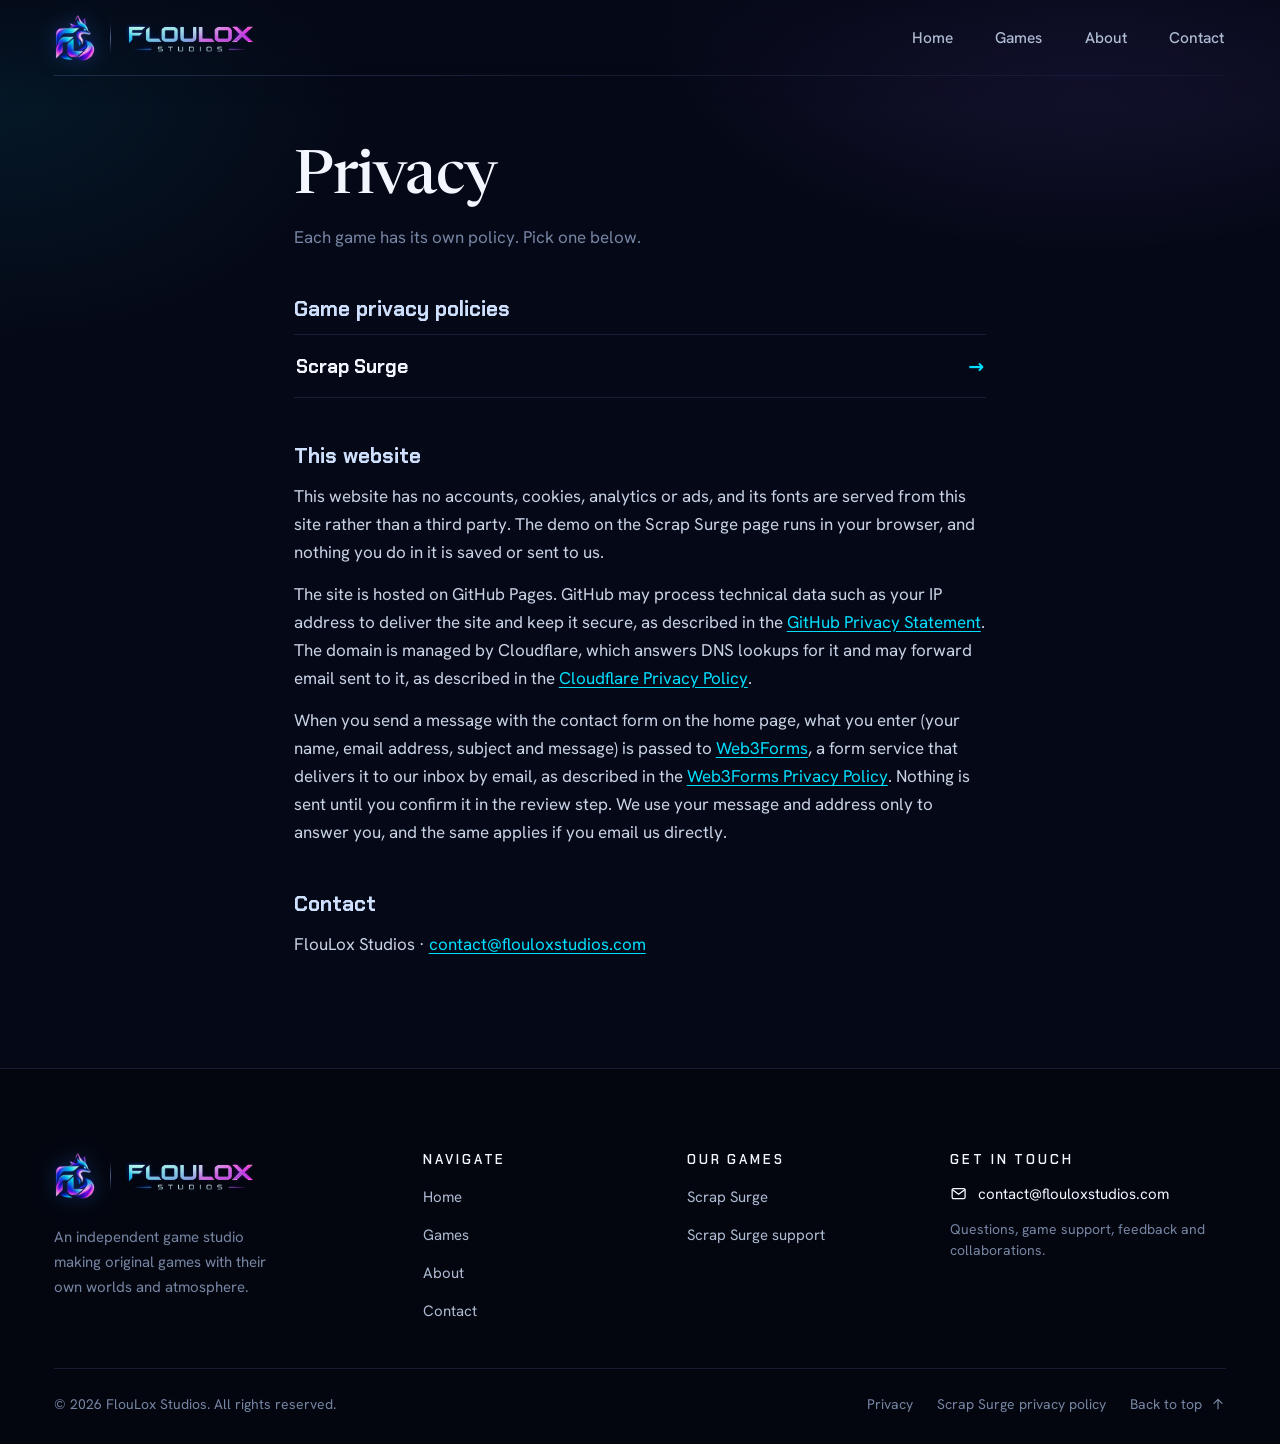
==== commit 23a4a003: "Contact form sends through Web3Forms The form now sends messages straight from the page after the re" ====
--- a/privacy/index.html
+++ b/privacy/index.html
@@ -47,7 +47,7 @@
   <h2>This website</h2>
   <p>This website has no accounts, cookies, analytics or ads, and its fonts are served from this site rather than a third party. The demo on the Scrap Surge page runs in your browser, and nothing you do in it is saved or sent to us.</p>
   <p>The site is hosted on GitHub Pages. GitHub may process technical data such as your IP address to deliver the site and keep it secure, as described in the <a href="https://docs.github.com/en/site-policy/privacy-policies/github-general-privacy-statement">GitHub Privacy Statement</a>. The domain is managed by Cloudflare, which answers DNS lookups for it and may forward email sent to it, as described in the <a href="https://www.cloudflare.com/privacypolicy/">Cloudflare Privacy Policy</a>.</p>
-  <p>The contact form on the home page doesn't send anything itself: it opens your own email app with your message filled in, and nothing is sent until you press send there. If you email us, we use your message and address only to answer you.</p>
+  <p>When you send a message with the contact form on the home page, what you enter (your name, email address, subject and message) is passed to <a href="https://web3forms.com">Web3Forms</a>, a form service that delivers it to our inbox by email, as described in the <a href="https://web3forms.com/privacy">Web3Forms Privacy Policy</a>. Nothing is sent until you confirm it in the review step. We use your message and address only to answer you, and the same applies if you email us directly.</p>
 
   <h2>Contact</h2>
   <p>FlouLox Studios &middot; <a href="mailto:contact@flouloxstudios.com">contact@flouloxstudios.com</a></p>
--- a/assets/css/site.css
+++ b/assets/css/site.css
@@ -290,13 +290,13 @@
 .timeline::before, .timeline .rail { content: ""; position: absolute; left: 11px; right: 0; top: 11px; height: 2px; border-radius: 2px; background: var(--line-2); }
 .timeline .rail { background: linear-gradient(90deg, var(--cyan), var(--violet) 60%, var(--magenta)); box-shadow: 0 0 12px rgba(0, 223, 255, 0.45); transform: scaleX(var(--fill, 1)); transform-origin: left; transition: transform 1s var(--ease-io) 0.2s; }
 .js .timeline:not(.in) .rail { transform: scaleX(0); }
-.milestone { position: relative; padding-top: 44px; }
+.milestone { position: relative; display: flex; flex-direction: column; padding-top: 44px; }
 .milestone .dot { position: absolute; left: 0; top: 0; width: 24px; height: 24px; border-radius: 50%; background: var(--bg); box-shadow: 0 0 0 2px var(--line-2) inset; transition: box-shadow var(--t-med) var(--ease), background var(--t-med); transition-delay: var(--d, 0ms); }
 .milestone .dot::after { content: ""; position: absolute; inset: 7px; border-radius: 50%; background: var(--line-2); transition: background var(--t-med), box-shadow var(--t-med); transition-delay: var(--d, 0ms); }
 .timeline.in .milestone .dot { box-shadow: 0 0 0 2px var(--c, var(--cyan)) inset, 0 0 16px color-mix(in srgb, var(--c, var(--cyan)) 50%, transparent); }
 .timeline.in .milestone .dot::after { background: var(--c, var(--cyan)); }
 .milestone.future .dot::after { background: transparent !important; }
-.milestone button { display: block; width: 100%; padding: 16px 18px; border: 0; border-radius: var(--r-md); text-align: left; background: rgba(16, 27, 50, 0.5); box-shadow: 0 0 0 1px var(--line) inset; transition: background var(--t-fast), box-shadow var(--t-fast); }
+.milestone button { display: block; flex: 1; width: 100%; padding: 16px 18px; border: 0; border-radius: var(--r-md); text-align: left; background: rgba(16, 27, 50, 0.5); box-shadow: 0 0 0 1px var(--line) inset; transition: background var(--t-fast), box-shadow var(--t-fast); }
 .milestone button:hover, .milestone button[aria-expanded="true"] { background: rgba(16, 27, 50, 0.9); box-shadow: 0 0 0 1px color-mix(in srgb, var(--c, var(--cyan)) 55%, transparent) inset; }
 .milestone .when { display: block; margin-bottom: 6px; font: 700 13px/1 var(--f-tech); letter-spacing: 0.16em; text-transform: uppercase; color: var(--c, var(--cyan)); }
 .milestone .what { display: block; font-weight: 600; color: var(--ink); line-height: 1.35; }
@@ -368,6 +368,26 @@
 .form-status.err p { background: rgba(255, 107, 139, 0.08); box-shadow: 0 0 0 1px rgba(255, 107, 139, 0.45) inset; color: #ffd3dc; }
 .form-status.info p { background: rgba(0, 223, 255, 0.07); box-shadow: 0 0 0 1px rgba(0, 223, 255, 0.4) inset; color: #d3f6ff; }
 .form-status b { color: var(--ink); }
+
+/* Review step: the message is shown once more before it is sent */
+.review { width: min(560px, calc(100% - 32px)); max-height: calc(100svh - 32px); margin: auto; padding: 0; border: 0; border-radius: var(--r-lg); background: transparent; color: var(--ink); overflow: visible; }
+.review::backdrop { background: rgba(3, 5, 14, 0.78); -webkit-backdrop-filter: blur(6px); backdrop-filter: blur(6px); }
+.review-card { position: relative; display: flex; flex-direction: column; max-height: calc(100svh - 32px); overflow: auto; scrollbar-width: thin; scrollbar-color: rgba(140, 165, 230, 0.35) transparent; padding: clamp(22px, 4vw, 34px); border-radius: var(--r-lg); background: linear-gradient(180deg, #14223d, #0a1225); box-shadow: 0 0 0 1px rgba(152, 92, 255, 0.4), 0 40px 80px rgba(0, 0, 0, 0.6); }
+.review-card::before { content: ""; position: absolute; left: 10%; right: 10%; top: -1px; height: 1px; background: var(--grad-line); }
+.review .x { position: absolute; right: 14px; top: 14px; width: 40px; height: 40px; }
+.review .eyebrow { margin-bottom: 10px; }
+.review h3 { margin-bottom: 20px; font: 500 clamp(28px, 4vw, 36px)/1.1 var(--f-display); }
+.review dl { display: grid; gap: 12px; }
+.review dl > div { display: grid; grid-template-columns: 84px minmax(0, 1fr); gap: 12px; }
+.review dt { padding-top: 2px; font: 600 12px/1.4 var(--f-tech); letter-spacing: 0.18em; text-transform: uppercase; color: var(--faint); }
+.review dd { margin: 0; color: var(--ink); overflow-wrap: anywhere; }
+.review .msg { grid-template-columns: minmax(0, 1fr); gap: 8px; }
+.review .msg dd { max-height: min(34svh, 300px); overflow: auto; scrollbar-width: thin; scrollbar-color: rgba(140, 165, 230, 0.35) transparent; padding: 14px 16px; border-radius: 12px; background: rgba(5, 9, 23, 0.6); box-shadow: 0 0 0 1px var(--line) inset; color: #d5ddee; white-space: pre-wrap; font-size: 15px; line-height: 1.6; }
+.rv-note { margin-top: 16px; color: var(--dim); font-size: 14.5px; }
+.rv-actions { display: flex; flex-wrap: wrap; justify-content: flex-end; gap: 12px; margin-top: 22px; }
+.rv-actions .btn { --bh: 50px; }
+@media (max-width: 480px) { .rv-actions { flex-wrap: nowrap; } .rv-actions .btn { flex: 1 1 0; padding: 0 12px; gap: 8px; font-size: 15px; } .review .msg dd { max-height: 30svh; } .review dl > div { grid-template-columns: minmax(0, 1fr); gap: 2px; } }
+@media (prefers-reduced-motion: no-preference) { .review[open] .review-card { animation: rise var(--t-med) var(--ease); } .review[open]::backdrop { animation: fade var(--t-med) var(--ease); } }
 @media (max-width: 900px) { .contact-grid { grid-template-columns: minmax(0, 1fr); } }
 @media (max-width: 560px) { .form-grid { grid-template-columns: minmax(0, 1fr); } .form-foot .btn { width: 100%; } }
 
